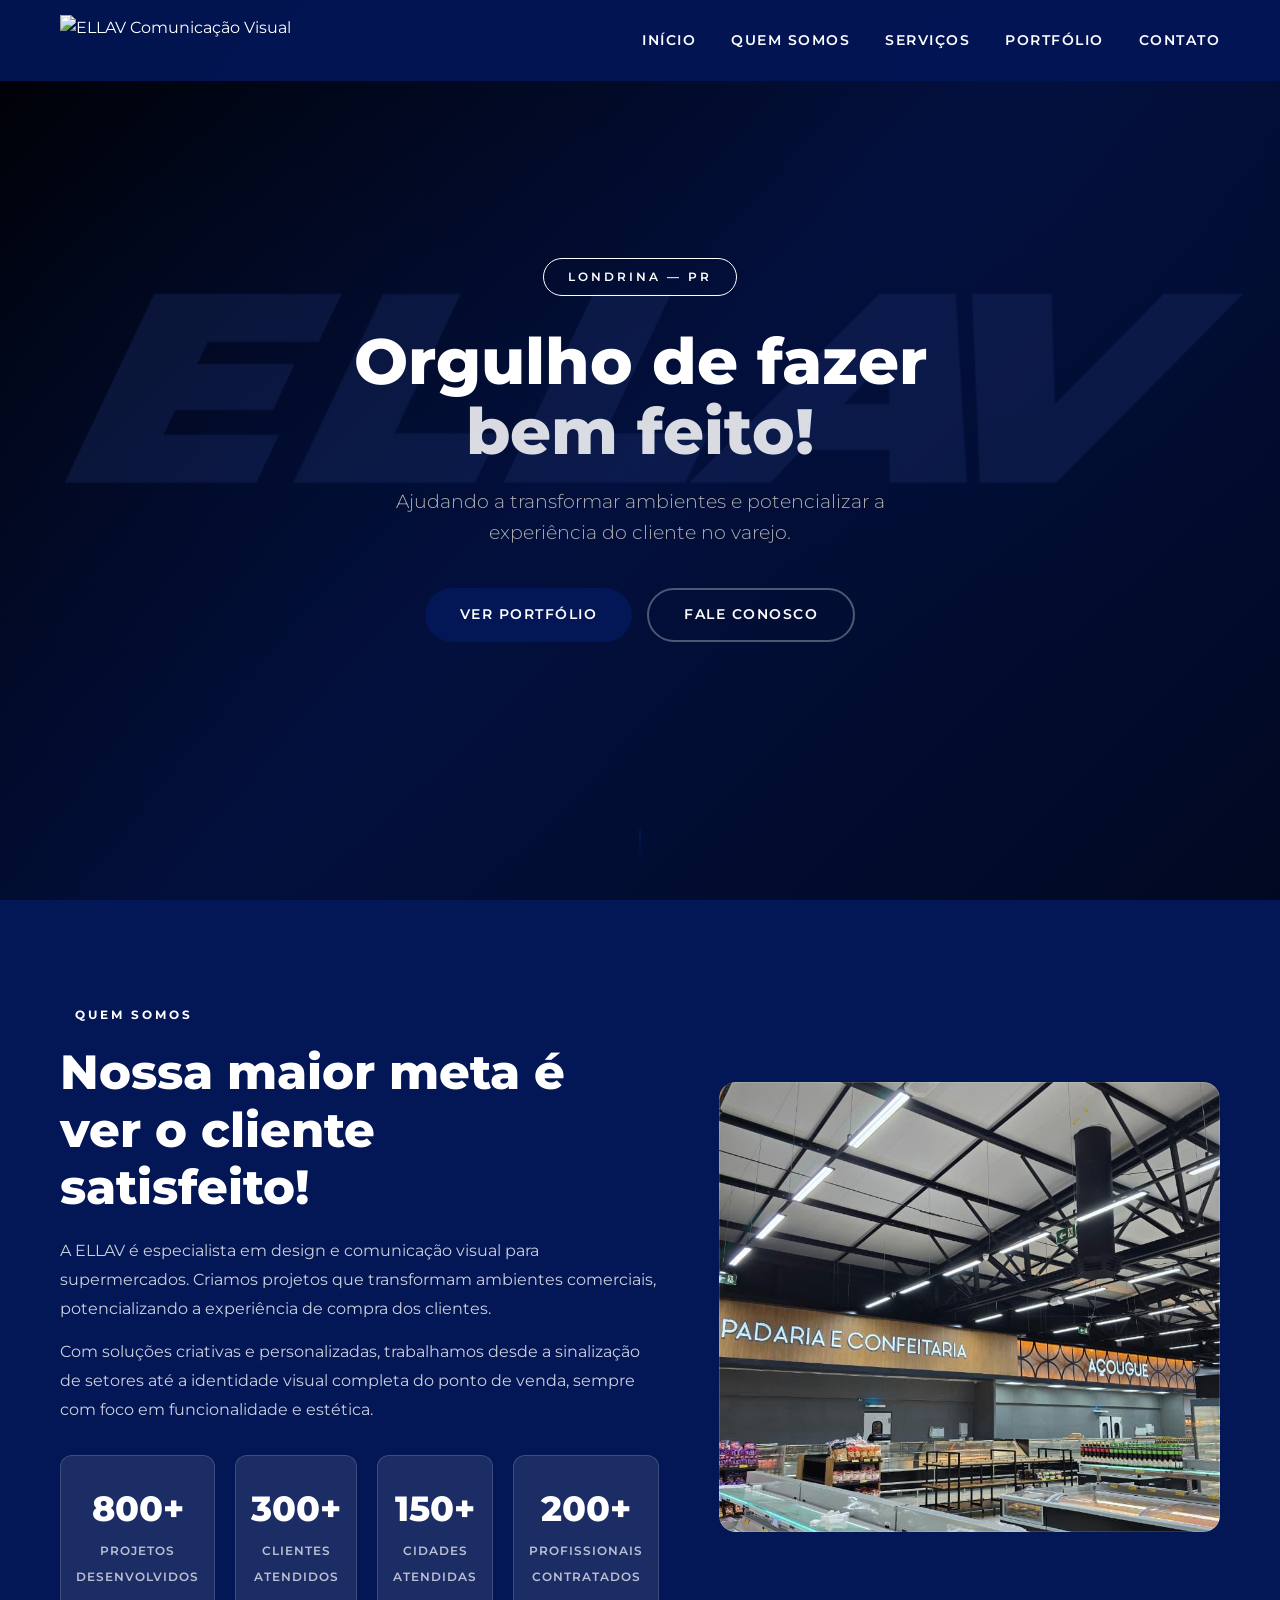
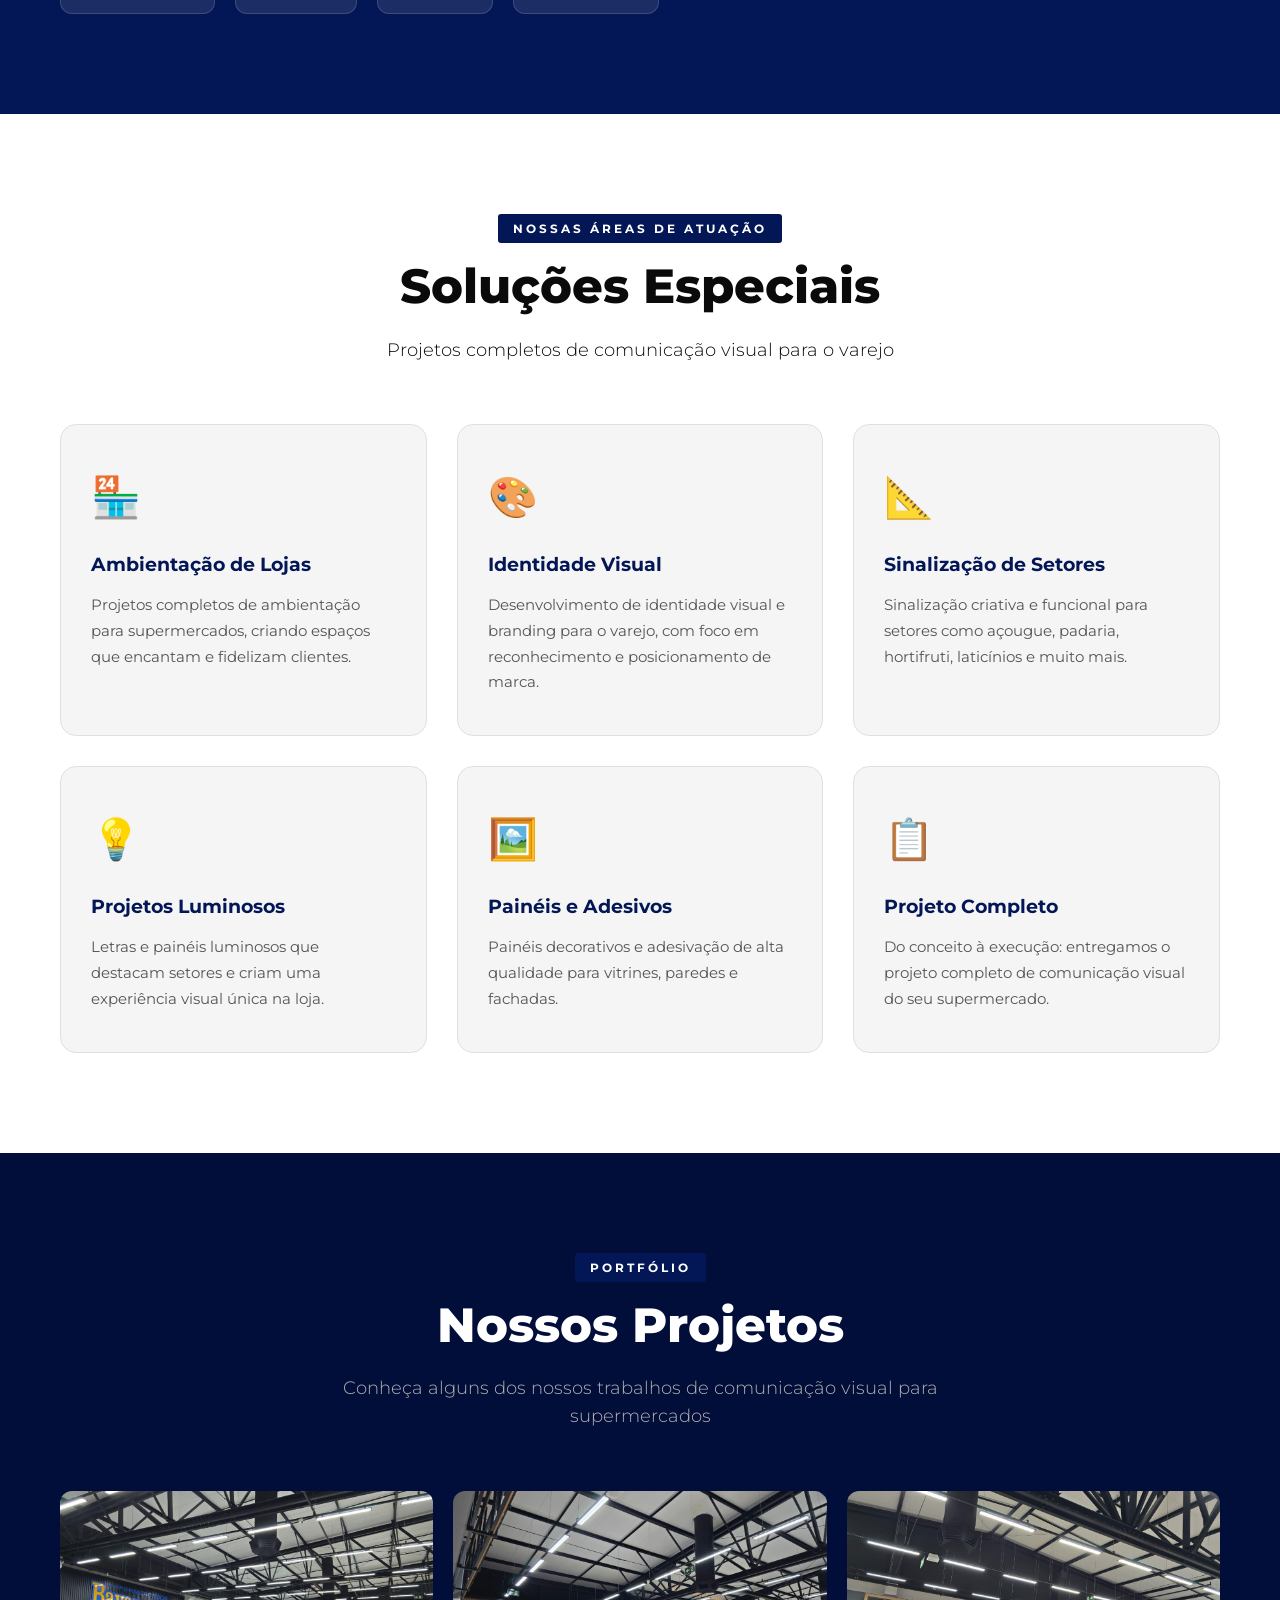
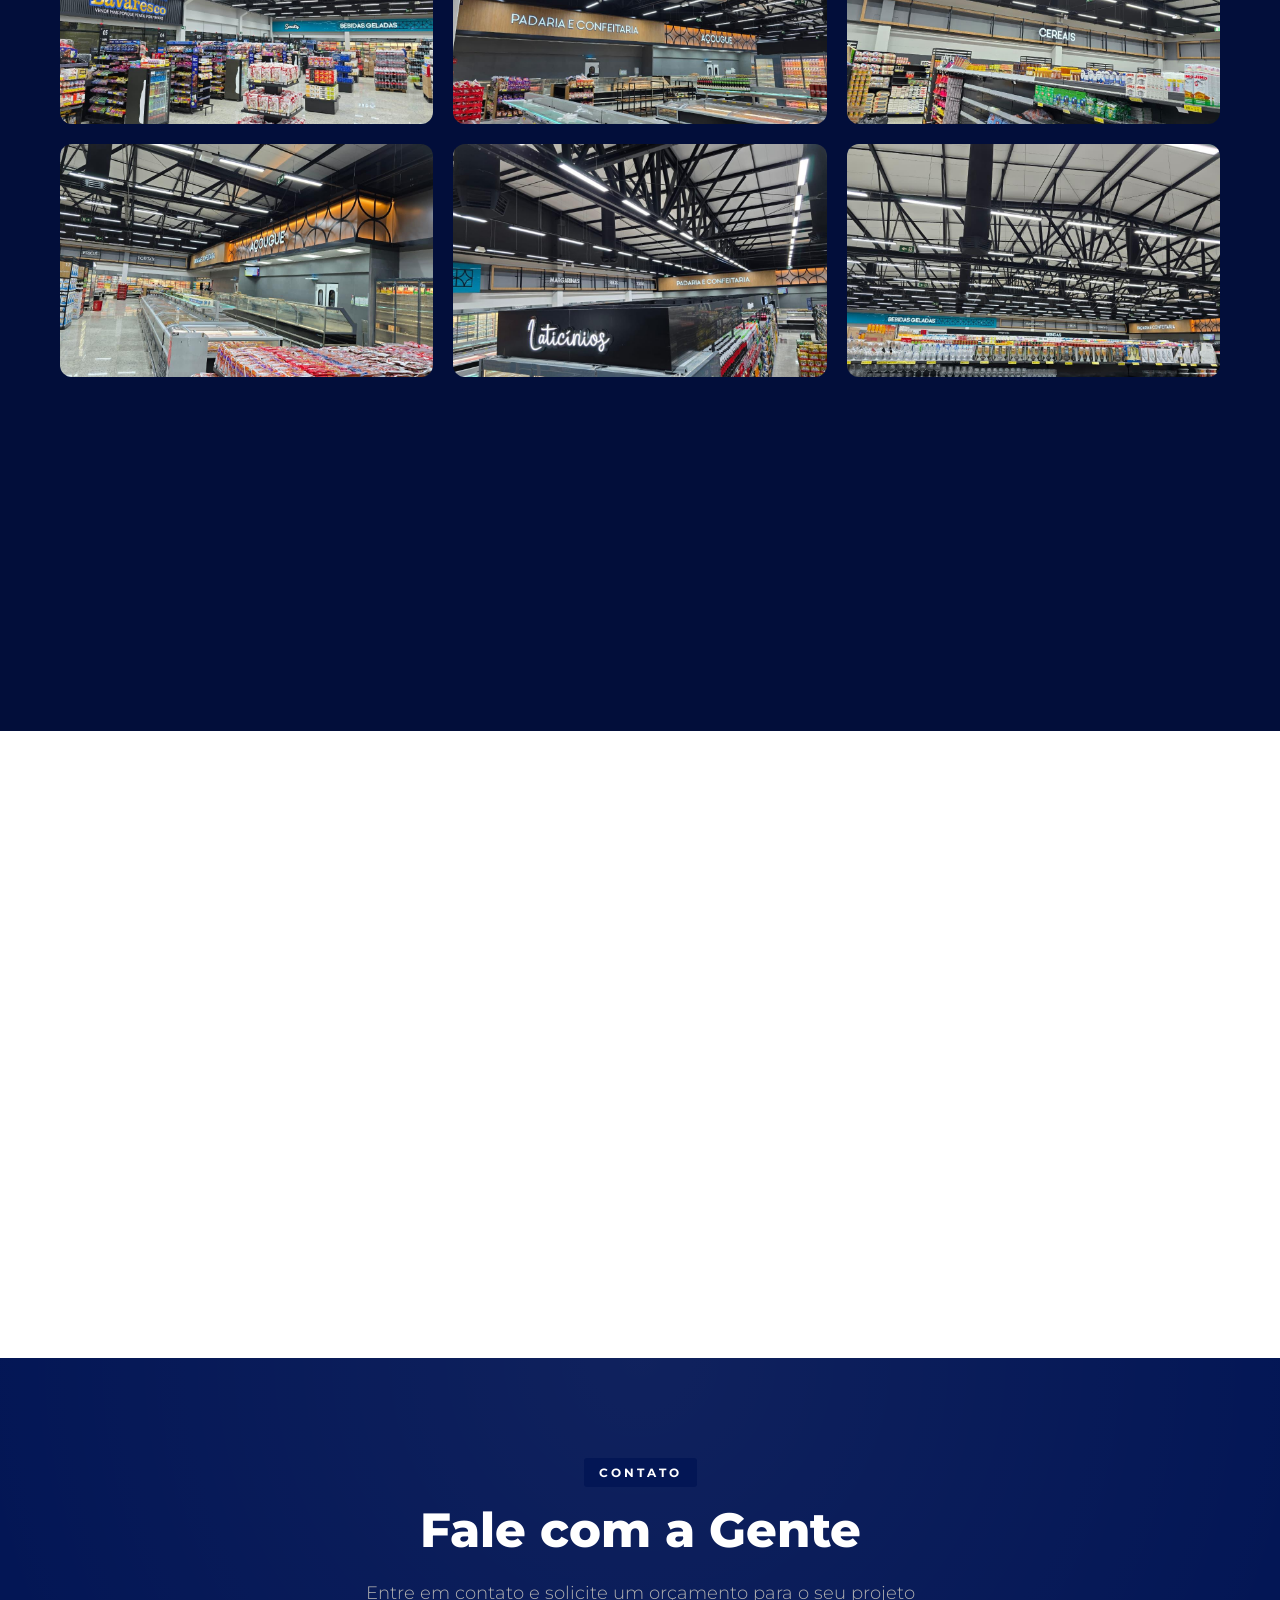
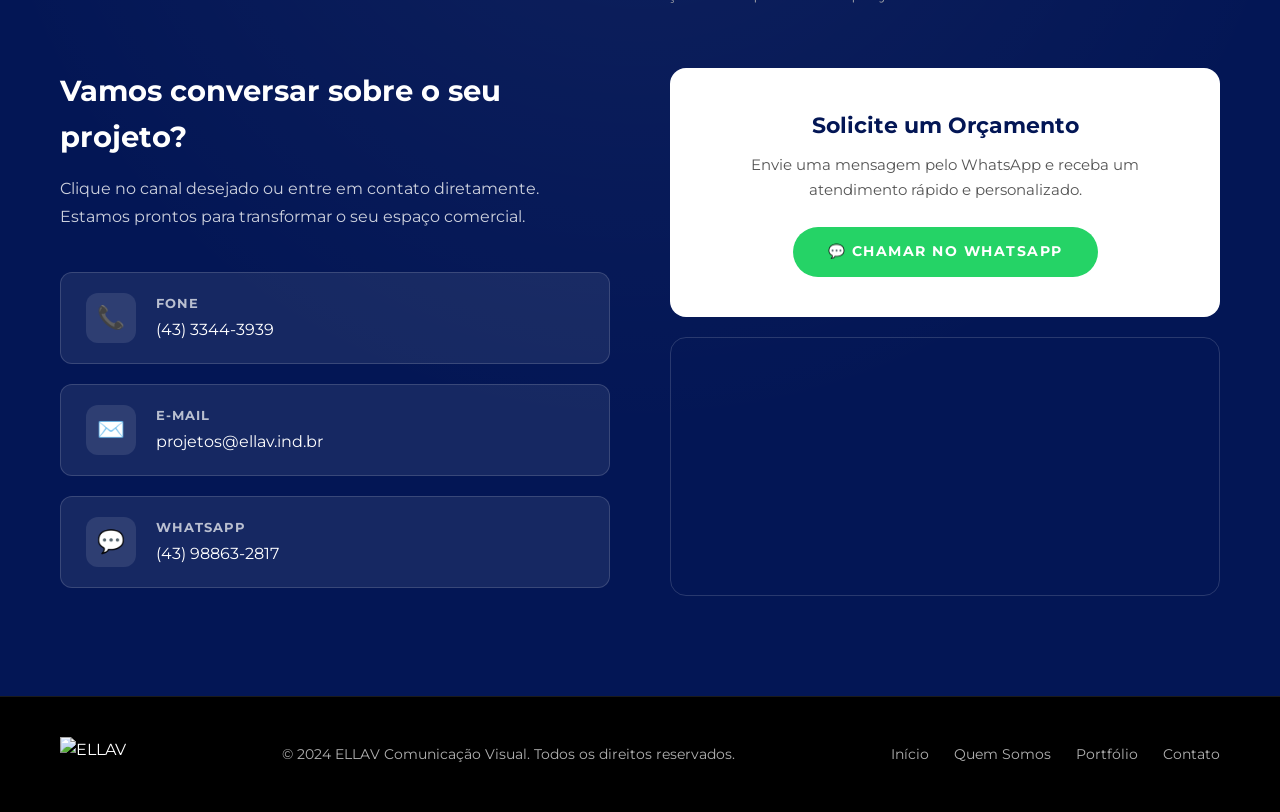
==== index.html @ 7e0ff13d "Ajusta experiencia mobile" ====
<!DOCTYPE html>
<html lang="pt-BR">
<head>
  <meta charset="UTF-8">
  <meta name="viewport" content="width=device-width, initial-scale=1.0">
  <meta name="description" content="ELLAV Comunicação Visual — Soluções criativas em design e comunicação visual para supermercados em Londrina-PR.">
  <title>ELLAV | Comunicação Visual para Supermercados</title>

  <link rel="icon" href="https://static.wixstatic.com/media/fa3eb5_47d7f371b9f44c55b8378283761db01e%7Emv2.png/v1/fill/w_32%2Ch_32%2Clg_1%2Cusm_0.66_1.00_0.01/fa3eb5_47d7f371b9f44c55b8378283761db01e%7Emv2.png" type="image/png">
  <link rel="apple-touch-icon" href="https://static.wixstatic.com/media/fa3eb5_47d7f371b9f44c55b8378283761db01e%7Emv2.png/v1/fill/w_180%2Ch_180%2Clg_1%2Cusm_0.66_1.00_0.01/fa3eb5_47d7f371b9f44c55b8378283761db01e%7Emv2.png" type="image/png">
  <link rel="stylesheet" href="style.css">
  
</head>
<body>

  <!-- HEADER -->
  <header class="header" id="header">
    <div class="header-content">
      <a href="#inicio" class="logo">
        <img src="https://static.wixstatic.com/media/fa3eb5_f84338ed26c94700b06e8f34a6003e89~mv2.png/v1/fill/w_516,h_166,al_c,q_85,usm_0.66_1.00_0.01,enc_avif,quality_auto/Logo%20Ellav%202024%20BRANCA.png" alt="ELLAV Comunicação Visual" loading="eager">
      </a>

      <nav>
        <ul class="nav-list" id="navList">
          <li><a href="#inicio">Início</a></li>
          <li><a href="#sobre">Quem Somos</a></li>
          <li><a href="#servicos">Serviços</a></li>
          <li><a href="#portfolio">Portfólio</a></li>
          <li><a href="#contato">Contato</a></li>
        </ul>
      </nav>

      <button class="menu-toggle" id="menuToggle" aria-label="Abrir menu">
        <span></span>
        <span></span>
        <span></span>
      </button>
    </div>
  </header>

  <!-- HERO -->
  <section class="hero" id="inicio">
    <div class="hero-bg"></div>

    <!-- Marca d'água ELLAV -->
    <div class="hero-watermark" aria-hidden="true">
      <span>E</span><span>L</span><span>L</span><span>A</span><span>V</span>
    </div>

    <div class="hero-content">
      <span class="hero-badge">Londrina — PR</span>
      <h1>
        Orgulho de fazer
        <span class="highlight">bem feito!</span>
      </h1>
      <p>Ajudando a transformar ambientes e potencializar a experiência do cliente no varejo.</p>
      <div class="hero-buttons">
        <a href="#portfolio" class="btn btn-primary">Ver Portfólio</a>
        <a href="#contato" class="btn btn-outline">Fale Conosco</a>
      </div>
    </div>
    <div class="scroll-indicator">
      <span></span>
    </div>
  </section>

  <!-- SOBRE -->
  <section class="section about" id="sobre">
    <div class="container">
      <div class="about-grid">
        <div class="about-text fade-in">
          <span class="section-label">Quem Somos</span>
          <h2 class="section-title">Nossa maior meta é ver o cliente<br>satisfeito!</h2>
          <p>A ELLAV é especialista em design e comunicação visual para supermercados. Criamos projetos que transformam ambientes comerciais, potencializando a experiência de compra dos clientes.</p>
          <p>Com soluções criativas e personalizadas, trabalhamos desde a sinalização de setores até a identidade visual completa do ponto de venda, sempre com foco em funcionalidade e estética.</p>
          <div class="about-stats">
            <div class="stat">
              <span class="stat-number">800+</span>
              <span class="stat-label">Projetos Desenvolvidos</span>
            </div>
            <div class="stat">
              <span class="stat-number">300+</span>
              <span class="stat-label">Clientes Atendidos</span>
            </div>
            <div class="stat">
              <span class="stat-number">150+</span>
              <span class="stat-label">Cidades Atendidas</span>
            </div>
            <div class="stat">
              <span class="stat-number">200+</span>
              <span class="stat-label">Profissionais Contratados</span>
            </div>
          </div>
        </div>
        <div class="about-image fade-in">
          <img src="assets/PHOTO-2026-04-29-20-08-54.jpg" alt="Projeto de comunicação visual ELLAV em supermercado" loading="lazy">
        </div>
      </div>
    </div>
  </section>

  <!-- SERVIÇOS -->
  <section class="section services" id="servicos">
    <div class="container">
      <div class="section-header fade-in">
        <span class="section-label">Nossas Áreas de Atuação</span>
        <h2 class="section-title">Soluções Especiais</h2>
        <p class="section-subtitle">Projetos completos de comunicação visual para o varejo</p>
      </div>
      <div class="services-grid">
        <div class="service-card fade-in">
          <span class="service-icon">🏪</span>
          <h3>Ambientação de Lojas</h3>
          <p>Projetos completos de ambientação para supermercados, criando espaços que encantam e fidelizam clientes.</p>
        </div>
        <div class="service-card fade-in">
          <span class="service-icon">🎨</span>
          <h3>Identidade Visual</h3>
          <p>Desenvolvimento de identidade visual e branding para o varejo, com foco em reconhecimento e posicionamento de marca.</p>
        </div>
        <div class="service-card fade-in">
          <span class="service-icon">📐</span>
          <h3>Sinalização de Setores</h3>
          <p>Sinalização criativa e funcional para setores como açougue, padaria, hortifruti, laticínios e muito mais.</p>
        </div>
        <div class="service-card fade-in">
          <span class="service-icon">💡</span>
          <h3>Projetos Luminosos</h3>
          <p>Letras e painéis luminosos que destacam setores e criam uma experiência visual única na loja.</p>
        </div>
        <div class="service-card fade-in">
          <span class="service-icon">🖼️</span>
          <h3>Painéis e Adesivos</h3>
          <p>Painéis decorativos e adesivação de alta qualidade para vitrines, paredes e fachadas.</p>
        </div>
        <div class="service-card fade-in">
          <span class="service-icon">📋</span>
          <h3>Projeto Completo</h3>
          <p>Do conceito à execução: entregamos o projeto completo de comunicação visual do seu supermercado.</p>
        </div>
      </div>
    </div>
  </section>

  <!-- PORTFÓLIO -->
  <section class="section portfolio" id="portfolio">
    <div class="container">
      <div class="section-header fade-in">
        <span class="section-label">Portfólio</span>
        <h2 class="section-title">Nossos Projetos</h2>
        <p class="section-subtitle">Conheça alguns dos nossos trabalhos de comunicação visual para supermercados</p>
      </div>
      <div class="portfolio-grid">
        <div class="portfolio-item fade-in">
          <img src="assets/PHOTO-2026-04-29-20-08-53.jpg" alt="Projeto Supermercados Bavaresco — vista geral" loading="lazy">
          <div class="portfolio-overlay">
            <h4>Supermercados Bavaresco</h4>
            <span>Ambientação Completa</span>
          </div>
        </div>
        <div class="portfolio-item fade-in">
          <img src="assets/PHOTO-2026-04-29-20-08-54.jpg" alt="Setor de Padaria e Confeitaria" loading="lazy">
          <div class="portfolio-overlay">
            <h4>Padaria e Confeitaria</h4>
            <span>Sinalização de Setor</span>
          </div>
        </div>
        <div class="portfolio-item fade-in">
          <img src="assets/PHOTO-2026-04-29-20-08-52 3.jpg" alt="Setor Hortifruti" loading="lazy">
          <div class="portfolio-overlay">
            <h4>Hortifruti</h4>
            <span>Projeto Luminoso</span>
          </div>
        </div>
        <div class="portfolio-item fade-in">
          <img src="assets/PHOTO-2026-04-29-20-08-51.jpg" alt="Setor Açougue com iluminação especial" loading="lazy">
          <div class="portfolio-overlay">
            <h4>Açougue</h4>
            <span>Ambientação e Sinalização</span>
          </div>
        </div>
        <div class="portfolio-item fade-in">
          <img src="assets/PHOTO-2026-04-29-20-08-54 4.jpg" alt="Setor de Laticínios" loading="lazy">
          <div class="portfolio-overlay">
            <h4>Laticínios</h4>
            <span>Letreiro Luminoso</span>
          </div>
        </div>
        <div class="portfolio-item fade-in">
          <img src="assets/PHOTO-2026-04-29-20-08-52 5.jpg" alt="Setor de Bebidas Geladas" loading="lazy">
          <div class="portfolio-overlay">
            <h4>Bebidas e Setores</h4>
            <span>Comunicação Visual</span>
          </div>
        </div>
        <div class="portfolio-item fade-in">
          <img src="assets/PHOTO-2026-04-29-20-08-54 2.jpg" alt="Setor de Frios e Laticínios" loading="lazy">
          <div class="portfolio-overlay">
            <h4>Frios e Pães</h4>
            <span>Layout de Setor</span>
          </div>
        </div>
        <div class="portfolio-item fade-in">
          <img src="assets/PHOTO-2026-04-29-20-08-52 4.jpg" alt="Vista geral do supermercado" loading="lazy">
          <div class="portfolio-overlay">
            <h4>Vista Panorâmica</h4>
            <span>Projeto Integrado</span>
          </div>
        </div>
        <div class="portfolio-item fade-in">
          <img src="assets/PHOTO-2026-04-29-20-08-53 2.jpg" alt="Visão geral com caixas e setores" loading="lazy">
          <div class="portfolio-overlay">
            <h4>Área de Checkout</h4>
            <span>Comunicação Visual</span>
          </div>
        </div>
      </div>
    </div>
  </section>

  <!-- CLIENTES -->
  <section class="section clients" id="clientes">
    <div class="container">
      <div class="section-header fade-in">
        <span class="section-label">Confiança</span>
        <h2 class="section-title">Alguns de Nossos Clientes</h2>
      </div>
      <div class="clients-text fade-in">
        <p>Temos orgulho em atender redes de supermercados e comércios varejistas que confiam na ELLAV para transformar seus ambientes.</p>
      </div>
      <div class="clients-marquee fade-in">
        <div class="clients-track">
          <div class="clients-logo-group">
            <div class="client-logo"><img src="assets/logo-bavaresco.png" alt="Supermercados Bavaresco"></div>
            <div class="client-logo"><img src="assets/logo-supera.png" alt="Super A Atacadista"></div>
            <div class="client-logo"><img src="assets/logo-cravil.png" alt="Cravil Cooperativa"></div>
            <div class="client-logo"><img src="assets/logo-gigante.png" alt="Gigante Atacadista"></div>
            <div class="client-logo"><img src="assets/logo-molicenter.svg" alt="Molicenter Supermercados"></div>
            <div class="client-logo client-logo-dark"><img src="assets/portfolio-wix-1.png" alt="Viscardi"></div>
            <div class="client-logo client-logo-dark"><img src="assets/portfolio-wix-6.png" alt="Verona Supermercados"></div>
          </div>
          <div class="clients-logo-group" aria-hidden="true">
            <div class="client-logo"><img src="assets/logo-bavaresco.png" alt=""></div>
            <div class="client-logo"><img src="assets/logo-supera.png" alt=""></div>
            <div class="client-logo"><img src="assets/logo-cravil.png" alt=""></div>
            <div class="client-logo"><img src="assets/logo-gigante.png" alt=""></div>
            <div class="client-logo"><img src="assets/logo-molicenter.svg" alt=""></div>
            <div class="client-logo client-logo-dark"><img src="assets/portfolio-wix-1.png" alt=""></div>
            <div class="client-logo client-logo-dark"><img src="assets/portfolio-wix-6.png" alt=""></div>
          </div>
        </div>
      </div>
    </div>
  </section>

  <!-- CONTATO -->
  <section class="section contact" id="contato">
    <div class="container">
      <div class="section-header fade-in">
        <span class="section-label">Contato</span>
        <h2 class="section-title">Fale com a Gente</h2>
        <p class="section-subtitle">Entre em contato e solicite um orçamento para o seu projeto</p>
      </div>
      <div class="contact-grid">
        <div class="contact-info fade-in">
          <h3>Vamos conversar sobre o seu projeto?</h3>
          <p>Clique no canal desejado ou entre em contato diretamente. Estamos prontos para transformar o seu espaço comercial.</p>
          <div class="contact-methods">
            <a href="tel:+554333443939" class="contact-method">
              <div class="contact-method-icon">📞</div>
              <div class="contact-method-text">
                <strong>Fone</strong>
                <span>(43) 3344-3939</span>
              </div>
            </a>
            <a href="mailto:projetos@ellav.ind.br" class="contact-method">
              <div class="contact-method-icon">✉️</div>
              <div class="contact-method-text">
                <strong>E-mail</strong>
                <span>projetos@ellav.ind.br</span>
              </div>
            </a>
            <a href="https://wa.me/5543988632817" target="_blank" rel="noopener" class="contact-method">
              <div class="contact-method-icon">💬</div>
              <div class="contact-method-text">
                <strong>WhatsApp</strong>
                <span>(43) 98863-2817</span>
              </div>
            </a>
          </div>
        </div>
        <div class="contact-cta fade-in">
          <div class="contact-card">
            <h4>Solicite um Orçamento</h4>
            <p>Envie uma mensagem pelo WhatsApp e receba um atendimento rápido e personalizado.</p>
            <a href="https://wa.me/5543988632817?text=Olá!%20Gostaria%20de%20solicitar%20um%20orçamento%20para%20comunicação%20visual." target="_blank" rel="noopener" class="btn-whatsapp">
              💬 Chamar no WhatsApp
            </a>
          </div>
          <div class="contact-map">
            <iframe
              src="https://www.google.com/maps/embed?pb=!1m18!1m12!1m3!1d116747.40203668511!2d-51.2134!3d-23.3045!2m3!1f0!2f0!3f0!3m2!1i1024!2i768!4f13.1!3m3!1m2!1s0x94eb4135e3b26445%3A0xfea0181ff3d21c68!2sLondrina%2C%20PR!5e0!3m2!1spt-BR!2sbr!4v1"
              allowfullscreen=""
              loading="lazy"
              referrerpolicy="no-referrer-when-downgrade"
              title="Localização ELLAV em Londrina-PR">
            </iframe>
          </div>
        </div>
      </div>
    </div>
  </section>

  <!-- FOOTER -->
  <footer class="footer">
    <div class="container">
      <div class="footer-content">
        <div class="footer-logo">
          <img src="https://static.wixstatic.com/media/fa3eb5_f84338ed26c94700b06e8f34a6003e89~mv2.png/v1/fill/w_516,h_166,al_c,q_85,usm_0.66_1.00_0.01,enc_avif,quality_auto/Logo%20Ellav%202024%20BRANCA.png" alt="ELLAV">
        </div>
        <p class="footer-copy">&copy; 2024 ELLAV Comunicação Visual. Todos os direitos reservados.</p>
        <div class="footer-links">
          <a href="#inicio">Início</a>
          <a href="#sobre">Quem Somos</a>
          <a href="#portfolio">Portfólio</a>
          <a href="#contato">Contato</a>
        </div>
      </div>
    </div>
  </footer>

  <script>
    const menuToggle = document.getElementById('menuToggle');
    const navList = document.getElementById('navList');

    menuToggle.addEventListener('click', () => {
      menuToggle.classList.toggle('active');
      navList.classList.toggle('active');
    });

    navList.querySelectorAll('a').forEach(link => {
      link.addEventListener('click', () => {
        menuToggle.classList.remove('active');
        navList.classList.remove('active');
      });
    });

    const header = document.getElementById('header');
    window.addEventListener('scroll', () => {
      header.style.background = window.scrollY > 50
        ? 'rgba(3, 22, 85, 0.98)'
        : 'rgba(3, 22, 85, 0.95)';
    });

    const observer = new IntersectionObserver((entries) => {
      entries.forEach(entry => {
        if (entry.isIntersecting) {
          entry.target.classList.add('visible');
        }
      });
    }, { threshold: 0.1, rootMargin: '0px 0px -50px 0px' });

    document.querySelectorAll('.fade-in').forEach(el => observer.observe(el));
  </script>

</body>
</html>
---- style.css ----
@import url('https://fonts.googleapis.com/css2?family=Montserrat:wght@300;400;500;600;700;800;900&family=Playfair+Display:ital,wght@0,400;0,700;1,400&display=swap');

*,
*::before,
*::after {
  margin: 0;
  padding: 0;
  box-sizing: border-box;
}

:root {
  --primary: #031655;
  --primary-light: #0a2a8a;
  --primary-dark: #020e3a;
  --dark: #0a0a0a;
  --darker: #000000;
  --dark-gray: #1a1a1a;
  --medium-gray: #2a2a2a;
  --light-gray: #b0b0b0;
  --white: #ffffff;
  --off-white: #f5f5f5;
  --transition: 0.3s ease;
}

html {
  scroll-behavior: smooth;
}

body {
  font-family: 'Montserrat', sans-serif;
  background-color: var(--darker);
  color: var(--white);
  line-height: 1.6;
  overflow-x: hidden;
}

a {
  text-decoration: none;
  color: inherit;
}

ul {
  list-style: none;
}

img {
  max-width: 100%;
  display: block;
}

.container {
  max-width: 1200px;
  margin: 0 auto;
  padding: 0 20px;
}

/* ==================== HEADER ==================== */
.header {
  position: fixed;
  top: 0;
  left: 0;
  width: 100%;
  z-index: 1000;
  background: rgba(3, 22, 85, 0.95);
  backdrop-filter: blur(10px);
  border-bottom: 1px solid rgba(3, 22, 85, 0.3);
  transition: var(--transition);
}

.header-content {
  display: flex;
  justify-content: space-between;
  align-items: center;
  padding: 15px 20px;
  max-width: 1200px;
  margin: 0 auto;
}

.logo img {
  height: 50px;
  width: auto;
}

.nav-list {
  display: flex;
  gap: 35px;
  align-items: center;
}

.nav-list a {
  font-size: 0.85rem;
  font-weight: 600;
  text-transform: uppercase;
  letter-spacing: 1.5px;
  color: var(--white);
  position: relative;
  padding: 5px 0;
  transition: color var(--transition);
}

.nav-list a::after {
  content: '';
  position: absolute;
  bottom: 0;
  left: 0;
  width: 0;
  height: 2px;
  background: var(--primary);
  transition: width var(--transition);
}

.nav-list a:hover {
  color: rgba(255, 255, 255, 0.7);
}

.nav-list a:hover::after {
  width: 100%;
}

.menu-toggle {
  display: none;
  flex-direction: column;
  gap: 5px;
  cursor: pointer;
  background: none;
  border: none;
  padding: 5px;
}

.menu-toggle span {
  display: block;
  width: 28px;
  height: 2px;
  background: var(--white);
  transition: var(--transition);
}

/* ==================== HERO ==================== */
.hero {
  position: relative;
  min-height: 100vh;
  display: flex;
  align-items: center;
  justify-content: center;
  text-align: center;
  overflow: hidden;
}

.hero-bg {
  position: absolute;
  inset: 0;
  background:
    linear-gradient(135deg, rgba(0, 0, 0, 0.88) 0%, rgba(3, 22, 85, 0.7) 50%, rgba(3, 22, 85, 0.4) 100%);
  z-index: 1;
}

.hero-bg::before {
  content: '';
  position: absolute;
  inset: 0;
  background:
    radial-gradient(circle at 20% 50%, rgba(3, 22, 85, 0.15) 0%, transparent 50%),
    radial-gradient(circle at 80% 20%, rgba(3, 22, 85, 0.1) 0%, transparent 40%);
}

.hero-content {
  position: relative;
  z-index: 2;
  max-width: 900px;
  padding: 0 20px;
}

.hero-logo {
  margin-bottom: 35px;
}

.hero-logo img {
  width: 60%;
  max-width: 550px;
  margin: 0 auto;
  border-radius: 20px;
}

.hero-badge {
  display: inline-block;
  padding: 8px 24px;
  border: 1px solid var(--white);
  border-radius: 50px;
  font-size: 0.75rem;
  font-weight: 600;
  letter-spacing: 3px;
  text-transform: uppercase;
  color: var(--white);
  margin-bottom: 30px;
  animation: fadeInDown 1s ease 0.3s both;
}

.hero h1 {
  font-family: 'Montserrat', sans-serif;
  font-size: clamp(2.5rem, 5vw, 4rem);
  font-weight: 800;
  line-height: 1.1;
  margin-bottom: 20px;
  animation: fadeInUp 1s ease 0.5s both;
}

.hero h1 .highlight {
  color: var(--white);
  display: block;
  opacity: 0.85;
}

.hero p {
  font-size: clamp(1rem, 2vw, 1.2rem);
  font-weight: 300;
  color: var(--light-gray);
  margin-bottom: 40px;
  max-width: 600px;
  margin-left: auto;
  margin-right: auto;
  animation: fadeInUp 1s ease 0.7s both;
}

.hero-buttons {
  display: flex;
  gap: 15px;
  justify-content: center;
  flex-wrap: wrap;
  animation: fadeInUp 1s ease 0.9s both;
}

.btn {
  display: inline-flex;
  align-items: center;
  gap: 10px;
  padding: 14px 35px;
  font-family: 'Montserrat', sans-serif;
  font-size: 0.85rem;
  font-weight: 600;
  text-transform: uppercase;
  letter-spacing: 1.5px;
  border-radius: 50px;
  cursor: pointer;
  transition: all var(--transition);
  border: none;
}

.btn-primary {
  background: var(--primary);
  color: var(--white);
}

.btn-primary:hover {
  background: var(--primary-dark);
  transform: translateY(-2px);
  box-shadow: 0 10px 30px rgba(3, 22, 85, 0.5);
}

.btn-outline {
  background: transparent;
  color: var(--white);
  border: 2px solid rgba(255, 255, 255, 0.3);
}

.btn-outline:hover {
  border-color: var(--primary);
  color: var(--primary);
  transform: translateY(-2px);
}

.scroll-indicator {
  position: absolute;
  bottom: 30px;
  left: 50%;
  transform: translateX(-50%);
  z-index: 2;
  animation: bounce 2s infinite;
}

.scroll-indicator span {
  display: block;
  width: 2px;
  height: 40px;
  background: linear-gradient(to bottom, var(--primary), transparent);
  margin: 0 auto;
}

/* ==================== SECTIONS ==================== */
.section {
  padding: 100px 0;
}

.section-header {
  text-align: center;
  margin-bottom: 60px;
}

.section-label {
  display: inline-block;
  font-size: 0.75rem;
  font-weight: 700;
  letter-spacing: 3px;
  text-transform: uppercase;
  color: var(--white);
  background: var(--primary);
  padding: 5px 15px;
  border-radius: 3px;
  margin-bottom: 15px;
}

.section-title {
  font-size: clamp(2rem, 4vw, 3rem);
  font-weight: 800;
  margin-bottom: 20px;
  line-height: 1.2;
}

.section-subtitle {
  font-size: 1.1rem;
  font-weight: 300;
  color: var(--light-gray);
  max-width: 600px;
  margin: 0 auto;
}

/* ==================== SOBRE / ABOUT ==================== */
.about {
  background: var(--primary);
}

.about-grid {
  display: grid;
  grid-template-columns: 1fr 1fr;
  gap: 60px;
  align-items: center;
}

.about-text h3 {
  font-size: 1.5rem;
  font-weight: 700;
  margin-bottom: 20px;
  color: var(--white);
}

.about-text p {
  font-size: 1rem;
  color: rgba(255, 255, 255, 0.8);
  margin-bottom: 15px;
  line-height: 1.8;
}

.about-stats {
  display: grid;
  grid-template-columns: repeat(4, 1fr);
  gap: 20px;
  margin-top: 30px;
}

.stat {
  text-align: center;
  padding: 25px 15px;
  background: rgba(255, 255, 255, 0.1);
  border-radius: 12px;
  border: 1px solid rgba(255, 255, 255, 0.15);
  transition: var(--transition);
}

.stat:hover {
  border-color: rgba(255, 255, 255, 0.4);
  transform: translateY(-5px);
  background: rgba(255, 255, 255, 0.15);
}

.stat-number {
  font-size: 2.2rem;
  font-weight: 800;
  color: var(--white);
  display: block;
}

.stat-label {
  font-size: 0.75rem;
  font-weight: 600;
  text-transform: uppercase;
  letter-spacing: 1px;
  color: rgba(255, 255, 255, 0.7);
  margin-top: 5px;
}

.about-image {
  position: relative;
  border-radius: 16px;
  overflow: hidden;
}

.about-image img {
  width: 100%;
  height: 450px;
  object-fit: cover;
  border-radius: 16px;
}

.about-image::after {
  content: '';
  position: absolute;
  inset: 0;
  border-radius: 16px;
  border: 1px solid rgba(255, 255, 255, 0.15);
}

/* ==================== SERVIÇOS ==================== */
.services {
  background: var(--white);
  color: var(--dark);
}

.services-grid {
  display: grid;
  grid-template-columns: repeat(auto-fit, minmax(280px, 1fr));
  gap: 30px;
}

.service-card {
  padding: 40px 30px;
  background: var(--off-white);
  border-radius: 16px;
  border: 1px solid #e0e0e0;
  transition: all var(--transition);
  position: relative;
  overflow: hidden;
  color: var(--dark);
}

.service-card::before {
  content: '';
  position: absolute;
  top: 0;
  left: 0;
  width: 100%;
  height: 3px;
  background: linear-gradient(90deg, var(--primary), var(--primary-dark));
  transform: scaleX(0);
  transform-origin: left;
  transition: transform var(--transition);
}

.service-card:hover {
  border-color: var(--primary);
  transform: translateY(-8px);
  box-shadow: 0 20px 40px rgba(3, 22, 85, 0.15);
}

.service-card:hover::before {
  transform: scaleX(1);
}

.service-icon {
  font-size: 2.5rem;
  margin-bottom: 20px;
  display: block;
}

.service-card h3 {
  font-size: 1.2rem;
  font-weight: 700;
  margin-bottom: 12px;
}

.service-card h3 {
  color: var(--primary);
}

.service-card p {
  font-size: 0.95rem;
  color: #555;
  line-height: 1.7;
}

.services .section-title,
.services .section-subtitle {
  color: var(--dark);
}

.services .section-label {
  background: var(--primary);
  color: var(--white);
}

/* ==================== PORTFÓLIO ==================== */
.portfolio {
  background: var(--primary-dark);
}

.portfolio-grid {
  display: grid;
  grid-template-columns: repeat(auto-fit, minmax(350px, 1fr));
  gap: 20px;
}

.portfolio-item {
  position: relative;
  border-radius: 12px;
  overflow: hidden;
  aspect-ratio: 16/10;
  cursor: pointer;
}

.portfolio-item img {
  width: 100%;
  height: 100%;
  object-fit: cover;
  transition: transform 0.5s ease;
}

.portfolio-overlay {
  position: absolute;
  inset: 0;
  background: linear-gradient(to top, rgba(17, 17, 17, 0.9) 0%, transparent 60%);
  display: flex;
  flex-direction: column;
  justify-content: flex-end;
  padding: 25px;
  opacity: 0;
  transition: opacity var(--transition);
}

.portfolio-item:hover img {
  transform: scale(1.08);
}

.portfolio-item:hover .portfolio-overlay {
  opacity: 1;
}

.portfolio-overlay h4 {
  font-size: 1.1rem;
  font-weight: 700;
  margin-bottom: 5px;
}

.portfolio-overlay span {
  font-size: 0.85rem;
  color: rgba(255, 255, 255, 0.7);
  font-weight: 500;
}

/* ==================== CLIENTES ==================== */
.clients {
  background: var(--white);
  color: var(--dark);
}

.clients-text {
  text-align: center;
  max-width: 700px;
  margin: 0 auto 50px;
}

.clients-text p {
  font-size: 1.1rem;
  color: #555;
  font-weight: 300;
  line-height: 1.8;
}

.clients .section-title {
  color: var(--dark);
}

.clients-marquee {
  overflow: hidden;
  padding: 30px 0;
  position: relative;
  width: 100%;
}

.clients-marquee::before,
.clients-marquee::after {
  content: '';
  position: absolute;
  top: 0;
  bottom: 0;
  width: 100px;
  z-index: 2;
}

.clients-marquee::before {
  left: 0;
  background: linear-gradient(to right, var(--white), transparent);
}

.clients-marquee::after {
  right: 0;
  background: linear-gradient(to left, var(--white), transparent);
}

.clients-track {
  --clients-gap: 60px;
  display: flex;
  align-items: center;
  flex-wrap: nowrap;
  width: max-content;
  animation: clientsLoop 22s linear infinite;
  will-change: transform;
}

.clients-logo-group {
  display: flex;
  gap: var(--clients-gap);
  align-items: center;
  flex: 0 0 auto;
  padding-right: var(--clients-gap);
}

.client-logo {
  flex: 0 0 auto;
  padding: 20px 30px;
  background: var(--white);
  border-radius: 12px;
  border: 1px solid #e0e0e0;
  transition: all var(--transition);
  display: flex;
  align-items: center;
  justify-content: center;
}

.client-logo img {
  max-height: 50px;
  max-width: 160px;
  object-fit: contain;
}

.client-logo-dark {
  background: var(--off-white);
}

.client-logo:hover {
  border-color: var(--primary);
  transform: translateY(-3px);
  box-shadow: 0 8px 20px rgba(3, 22, 85, 0.1);
}

@keyframes clientsLoop {
  from {
    transform: translateX(0);
  }

  to {
    transform: translateX(-50%);
  }
}

@media (hover: hover) {
  .clients-marquee:hover .clients-track {
    animation-play-state: paused;
  }
}

/* ==================== CONTATO ==================== */
.contact {
  background: var(--primary);
  position: relative;
}

.contact::before {
  content: '';
  position: absolute;
  top: 0;
  left: 0;
  width: 100%;
  height: 100%;
  background: radial-gradient(circle at 50% 0%, rgba(255, 255, 255, 0.05) 0%, transparent 60%);
}

.contact .container {
  position: relative;
  z-index: 1;
}

.contact-grid {
  display: grid;
  grid-template-columns: 1fr 1fr;
  gap: 60px;
  align-items: start;
}

.contact-info h3 {
  font-size: 1.8rem;
  font-weight: 700;
  margin-bottom: 15px;
}

.contact-info > p {
  color: rgba(255, 255, 255, 0.8);
  margin-bottom: 40px;
  line-height: 1.8;
}

.contact-methods {
  display: flex;
  flex-direction: column;
  gap: 20px;
}

.contact-method {
  display: flex;
  align-items: center;
  gap: 20px;
  padding: 20px 25px;
  background: rgba(255, 255, 255, 0.08);
  border-radius: 12px;
  border: 1px solid rgba(255, 255, 255, 0.15);
  transition: all var(--transition);
}

.contact-method:hover {
  border-color: rgba(255, 255, 255, 0.4);
  transform: translateX(8px);
  background: rgba(255, 255, 255, 0.12);
}

.contact-method-icon {
  width: 50px;
  height: 50px;
  border-radius: 12px;
  background: rgba(255, 255, 255, 0.1);
  display: flex;
  align-items: center;
  justify-content: center;
  font-size: 1.4rem;
  flex-shrink: 0;
}

.contact-method-text strong {
  display: block;
  font-size: 0.8rem;
  text-transform: uppercase;
  letter-spacing: 1px;
  color: rgba(255, 255, 255, 0.7);
  margin-bottom: 3px;
}

.contact-method-text span {
  font-size: 1rem;
  color: var(--white);
}

.contact-cta {
  display: flex;
  flex-direction: column;
  gap: 20px;
}

.contact-card {
  padding: 40px;
  background: var(--white);
  border-radius: 16px;
  text-align: center;
  color: var(--dark);
}

.contact-card h4 {
  font-size: 1.4rem;
  font-weight: 700;
  margin-bottom: 10px;
}

.contact-card h4 {
  color: var(--primary);
}

.contact-card p {
  font-size: 0.95rem;
  color: #555;
  margin-bottom: 25px;
}

.btn-whatsapp {
  display: inline-flex;
  align-items: center;
  gap: 10px;
  padding: 14px 35px;
  background: #25d366;
  color: var(--white);
  font-family: 'Montserrat', sans-serif;
  font-size: 0.85rem;
  font-weight: 700;
  text-transform: uppercase;
  letter-spacing: 1.5px;
  border-radius: 50px;
  border: none;
  cursor: pointer;
  transition: all var(--transition);
}

.btn-whatsapp:hover {
  transform: translateY(-3px);
  box-shadow: 0 10px 30px rgba(0, 0, 0, 0.3);
}

.contact-map {
  border-radius: 16px;
  overflow: hidden;
  border: 1px solid rgba(255, 255, 255, 0.15);
}

.contact-map iframe {
  width: 100%;
  height: 250px;
  border: none;
  filter: grayscale(0.8) brightness(0.7) contrast(1.1);
  transition: filter var(--transition);
}

.contact-map:hover iframe {
  filter: grayscale(0.3) brightness(0.8) contrast(1.1);
}

/* ==================== FOOTER ==================== */
.footer {
  background: #000;
  border-top: 1px solid rgba(255, 255, 255, 0.1);
  padding: 40px 0;
}

.footer-content {
  display: flex;
  justify-content: space-between;
  align-items: center;
  flex-wrap: wrap;
  gap: 20px;
}

.footer-logo img {
  height: 35px;
}

.footer-copy {
  font-size: 0.85rem;
  color: var(--light-gray);
}

.footer-links {
  display: flex;
  gap: 25px;
}

.footer-links a {
  font-size: 0.85rem;
  color: var(--light-gray);
  transition: color var(--transition);
}

.footer-links a:hover {
  color: var(--primary);
}

/* ==================== ANIMATIONS ==================== */
@keyframes fadeInUp {
  from {
    opacity: 0;
    transform: translateY(30px);
  }
  to {
    opacity: 1;
    transform: translateY(0);
  }
}

@keyframes fadeInDown {
  from {
    opacity: 0;
    transform: translateY(-20px);
  }
  to {
    opacity: 1;
    transform: translateY(0);
  }
}

@keyframes bounce {
  0%, 20%, 50%, 80%, 100% {
    transform: translateX(-50%) translateY(0);
  }
  40% {
    transform: translateX(-50%) translateY(-10px);
  }
  60% {
    transform: translateX(-50%) translateY(-5px);
  }
}

.fade-in {
  opacity: 0;
  transform: translateY(30px);
  transition: opacity 0.8s ease, transform 0.8s ease;
}

.fade-in.visible {
  opacity: 1;
  transform: translateY(0);
}

/* ==================== RESPONSIVO ==================== */
@media (max-width: 992px) {
  .about-grid,
  .contact-grid {
    grid-template-columns: 1fr;
    gap: 40px;
  }

  .about-image {
    order: -1;
  }

  .portfolio-grid {
    grid-template-columns: repeat(auto-fit, minmax(280px, 1fr));
  }
}

@media (max-width: 768px) {
  .nav-list {
    position: fixed;
    top: 0;
    right: -100%;
    width: 280px;
    height: 100vh;
    background: var(--primary);
    flex-direction: column;
    justify-content: center;
    gap: 30px;
    padding: 40px;
    transition: right var(--transition);
    border-left: 1px solid rgba(255, 255, 255, 0.15);
  }

  .nav-list.active {
    right: 0;
  }

  .menu-toggle {
    display: flex;
    z-index: 1001;
  }

  .menu-toggle.active span:nth-child(1) {
    transform: rotate(45deg) translate(5px, 5px);
  }

  .menu-toggle.active span:nth-child(2) {
    opacity: 0;
  }

  .menu-toggle.active span:nth-child(3) {
    transform: rotate(-45deg) translate(5px, -5px);
  }

  .hero h1 {
    font-size: 2rem;
  }

  .about-stats {
    grid-template-columns: repeat(2, 1fr);
    gap: 10px;
  }

  .stat {
    padding: 15px 10px;
  }

  .stat-number {
    font-size: 1.5rem;
  }

  .section {
    padding: 60px 0;
  }

  .about-image img {
    height: 280px;
  }

  .portfolio-grid {
    grid-template-columns: 1fr;
    gap: 14px;
  }

  .portfolio-item {
    aspect-ratio: 16/8.5;
  }

  .hero-buttons {
    flex-direction: column;
    align-items: center;
  }

  .footer-content {
    flex-direction: column;
    text-align: center;
  }

  .clients-track {
    --clients-gap: 20px;
    animation-duration: 16s;
  }

  .client-logo {
    padding: 14px 22px;
    font-size: 0.95rem;
    min-width: 170px;
  }

  .client-logo img {
    max-height: 42px;
    max-width: 130px;
  }
}

/* ==================== HERO WATERMARK (ELLAV de fundo) ==================== */
.hero-watermark {
  position: absolute;
  top: 43%;
  left: 50%;
  transform: translate(-50%, -50%) skewX(-13deg) scaleX(1.22);
  z-index: 1;
  width: max-content;
  font-family: 'Montserrat', sans-serif;
  font-style: italic;
  font-weight: 900;
  font-size: clamp(150px, 25vw, 270px);
  line-height: 0.72;
  letter-spacing: 0.02em;
  text-transform: uppercase;
  color: rgba(28, 45, 105, 0.34);
  -webkit-text-fill-color: rgba(28, 45, 105, 0.34);
  -webkit-text-stroke: 0;
  white-space: nowrap;
  pointer-events: none;
  user-select: none;
  opacity: 0.95;
}

.hero-watermark span {
  display: inline-block;
  opacity: 0;
  animation: watermarkWrite 0.45s ease forwards;
}

.hero-watermark span:nth-child(1) { animation-delay: 0.35s; }
.hero-watermark span:nth-child(2) { animation-delay: 0.62s; }
.hero-watermark span:nth-child(3) { animation-delay: 0.89s; }
.hero-watermark span:nth-child(4) { animation-delay: 1.16s; }
.hero-watermark span:nth-child(5) {
  margin-left: -0.24em;
  animation-delay: 1.43s;
}

@keyframes watermarkWrite {
  from {
    opacity: 0;
    transform: translateY(0.08em);
  }

  to {
    opacity: 1;
    transform: translateY(0);
  }
}

@media (max-width: 768px) {
  .hero-watermark {
    top: 43%;
    left: 48%;
    font-size: clamp(88px, 27vw, 150px);
    letter-spacing: 0.01em;
    transform: translate(-50%, -50%) skewX(-13deg) scaleX(1.08);
  }
}

@media (max-width: 480px) {
  .clients-marquee {
    padding: 22px 0;
  }

  .clients-marquee::before,
  .clients-marquee::after {
    width: 48px;
  }

  .client-logo {
    min-width: 155px;
    padding: 12px 18px;
  }

  .client-logo img {
    max-height: 38px;
    max-width: 118px;
  }

  .about-image img {
    height: 220px;
  }

  .portfolio-item {
    aspect-ratio: 16/8;
  }

  .portfolio-overlay {
    padding: 18px;
  }

  .hero-watermark {
    left: 47%;
    font-size: clamp(72px, 25vw, 108px);
    letter-spacing: 0;
    transform: translate(-50%, -50%) skewX(-13deg) scaleX(1);
  }
}
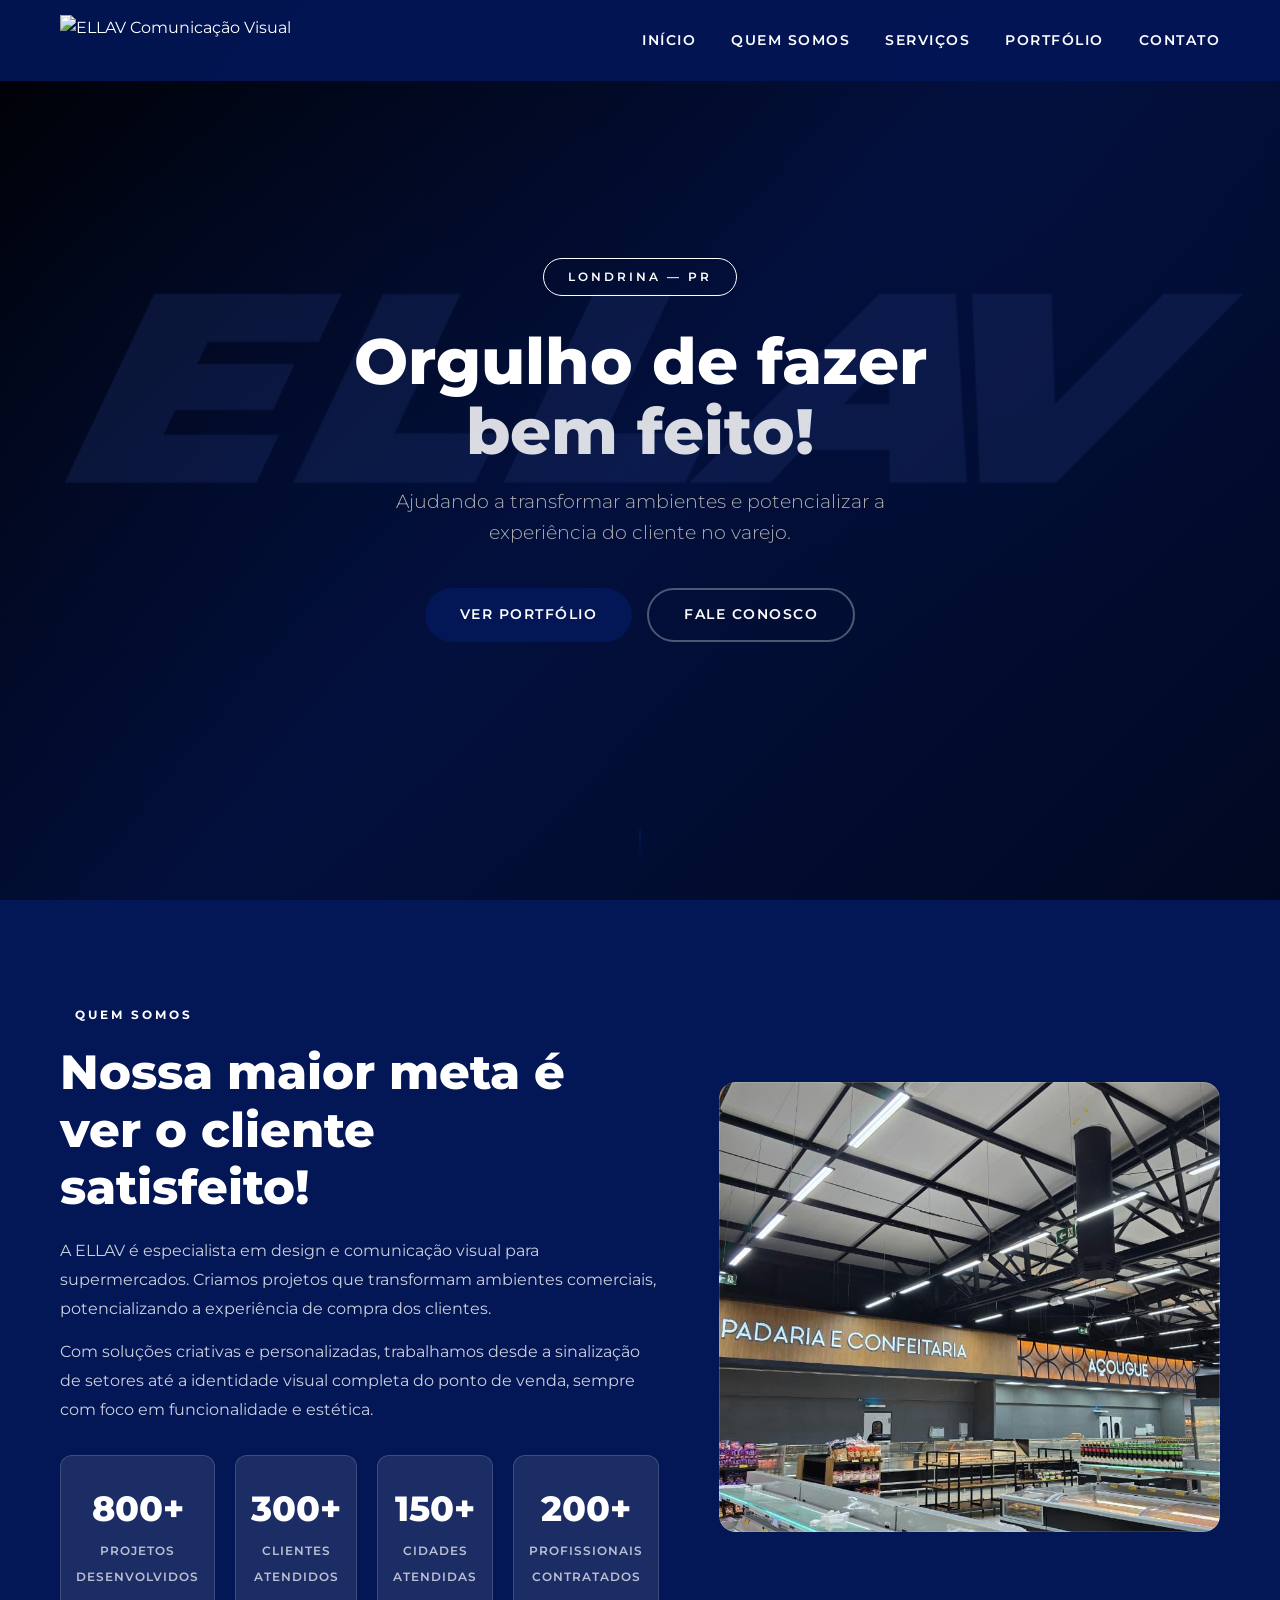
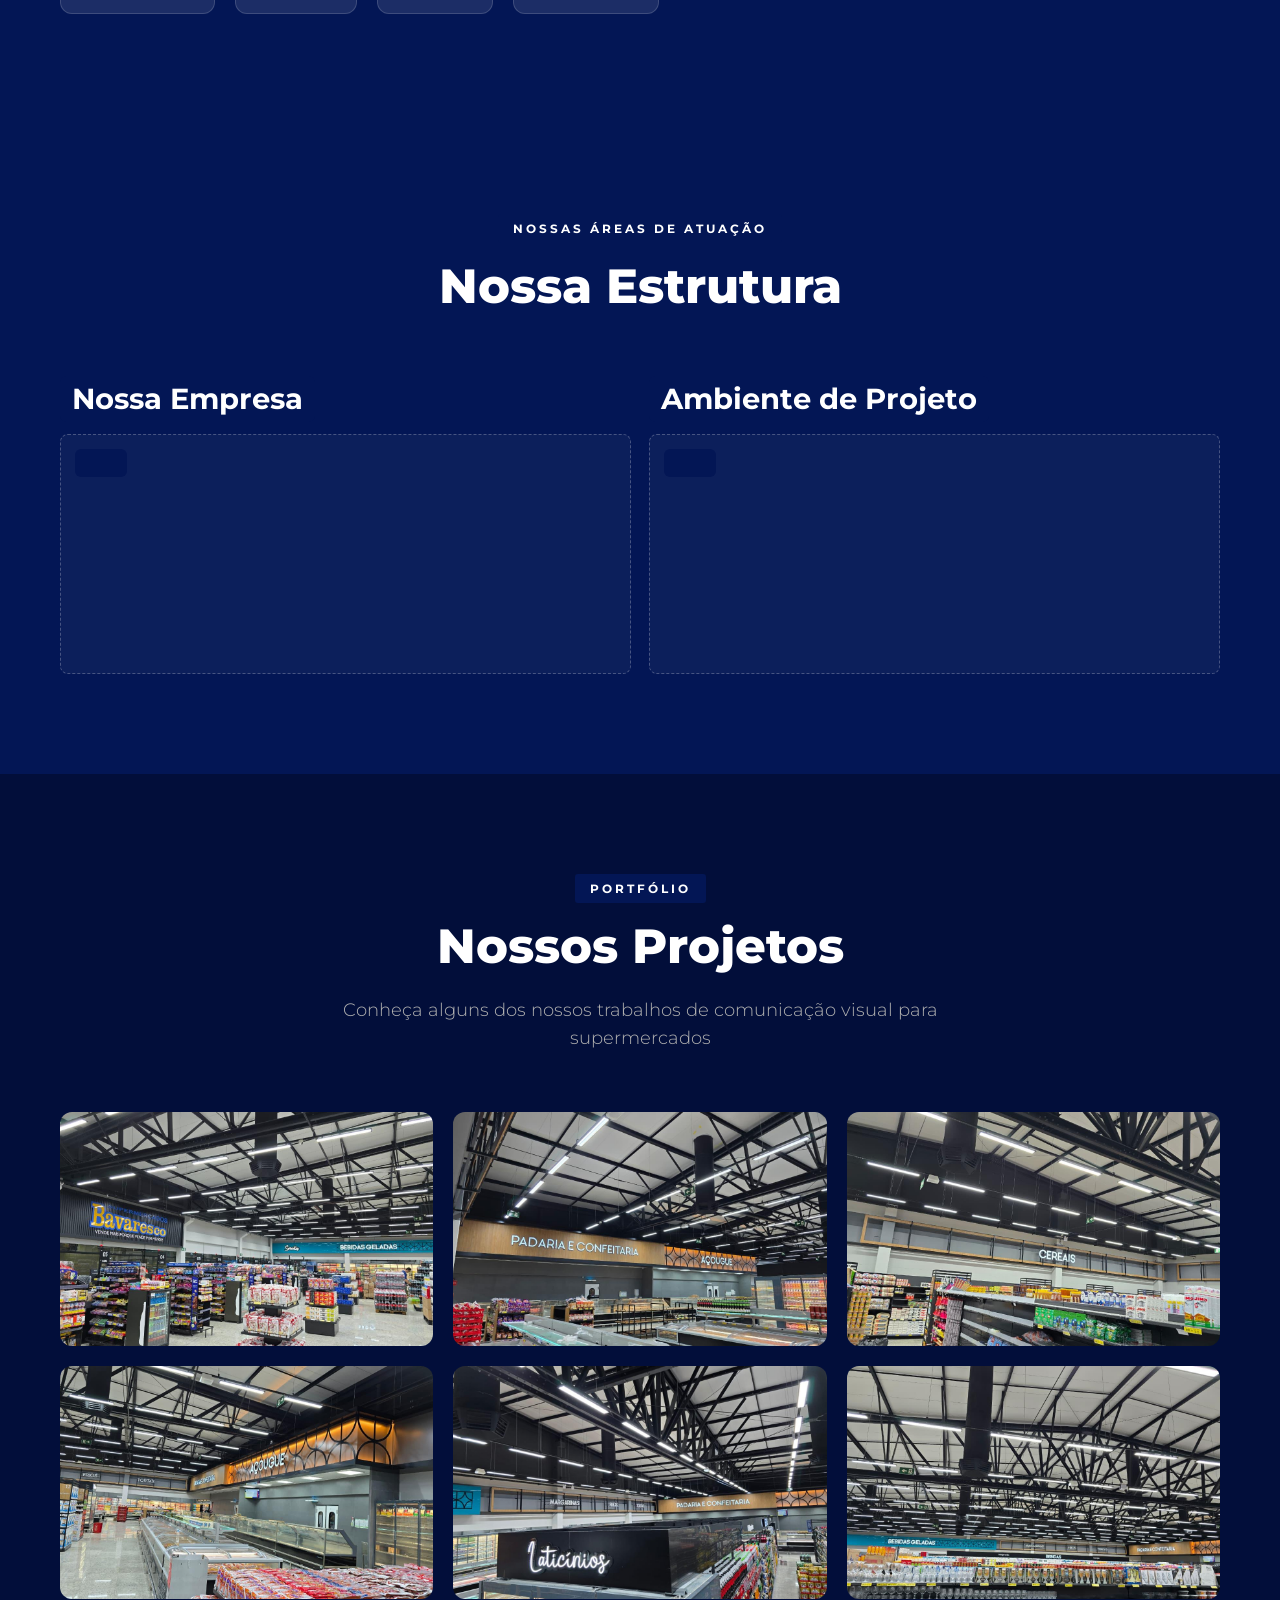
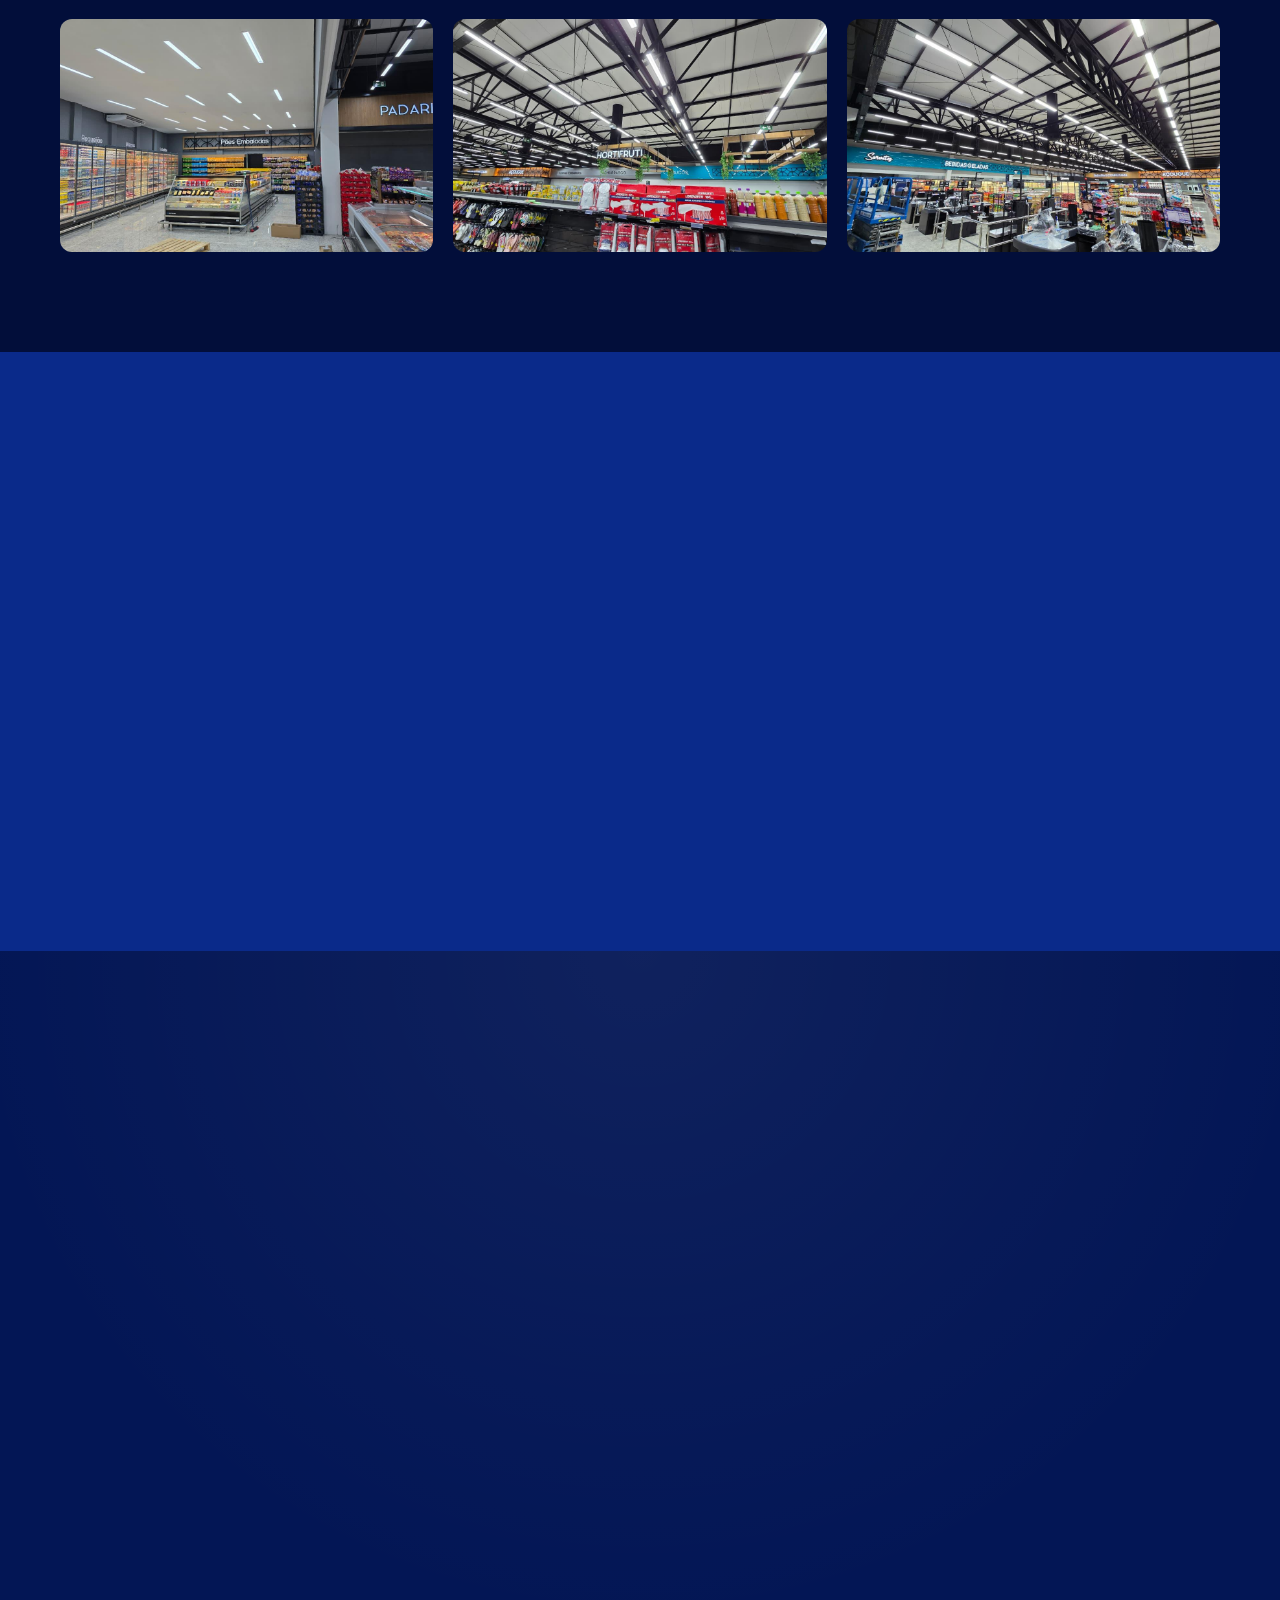
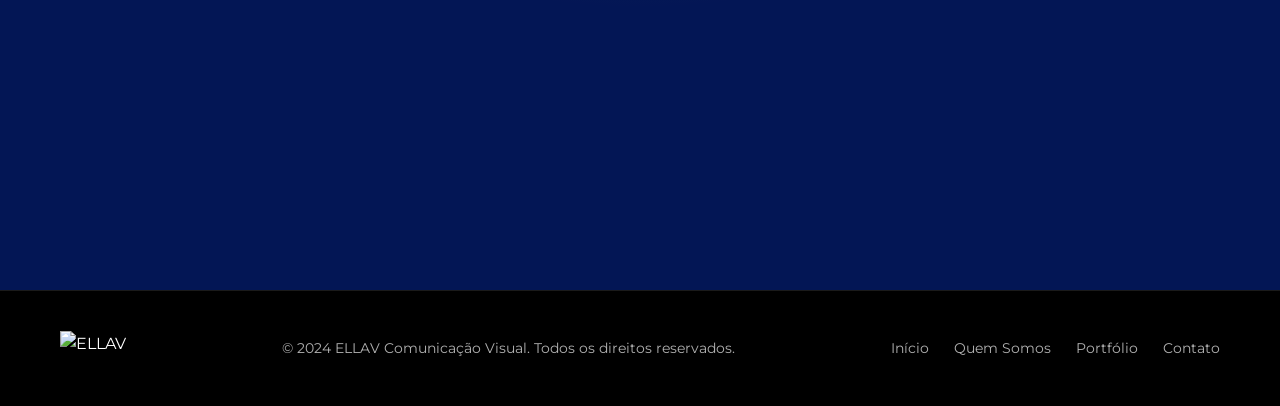
==== commit 2f30f8b7: "Atualiza clientes e estrutura mobile" ====
--- a/index.html
+++ b/index.html
@@ -104,39 +104,24 @@
     <div class="container">
       <div class="section-header fade-in">
         <span class="section-label">Nossas Áreas de Atuação</span>
-        <h2 class="section-title">Soluções Especiais</h2>
-        <p class="section-subtitle">Projetos completos de comunicação visual para o varejo</p>
+        <h2 class="section-title">Nossa Estrutura</h2>
       </div>
       <div class="services-grid">
-        <div class="service-card fade-in">
-          <span class="service-icon">🏪</span>
-          <h3>Ambientação de Lojas</h3>
-          <p>Projetos completos de ambientação para supermercados, criando espaços que encantam e fidelizam clientes.</p>
-        </div>
-        <div class="service-card fade-in">
-          <span class="service-icon">🎨</span>
-          <h3>Identidade Visual</h3>
-          <p>Desenvolvimento de identidade visual e branding para o varejo, com foco em reconhecimento e posicionamento de marca.</p>
-        </div>
-        <div class="service-card fade-in">
-          <span class="service-icon">📐</span>
-          <h3>Sinalização de Setores</h3>
-          <p>Sinalização criativa e funcional para setores como açougue, padaria, hortifruti, laticínios e muito mais.</p>
-        </div>
-        <div class="service-card fade-in">
-          <span class="service-icon">💡</span>
-          <h3>Projetos Luminosos</h3>
-          <p>Letras e painéis luminosos que destacam setores e criam uma experiência visual única na loja.</p>
-        </div>
-        <div class="service-card fade-in">
-          <span class="service-icon">🖼️</span>
-          <h3>Painéis e Adesivos</h3>
-          <p>Painéis decorativos e adesivação de alta qualidade para vitrines, paredes e fachadas.</p>
-        </div>
-        <div class="service-card fade-in">
-          <span class="service-icon">📋</span>
-          <h3>Projeto Completo</h3>
-          <p>Do conceito à execução: entregamos o projeto completo de comunicação visual do seu supermercado.</p>
+        <div class="service-item fade-in">
+          <h3>Nossa Empresa</h3>
+          <div class="service-photo-card" aria-label="Espaço reservado para foto da nossa empresa">
+            <span class="service-badge">
+              <img src="https://static.wixstatic.com/media/fa3eb5_f84338ed26c94700b06e8f34a6003e89~mv2.png/v1/fill/w_516,h_166,al_c,q_85,usm_0.66_1.00_0.01,enc_avif,quality_auto/Logo%20Ellav%202024%20BRANCA.png" alt="">
+            </span>
+          </div>
+        </div>
+        <div class="service-item fade-in">
+          <h3>Ambiente de Projeto</h3>
+          <div class="service-photo-card" aria-label="Espaço reservado para foto do ambiente de projeto">
+            <span class="service-badge">
+              <img src="https://static.wixstatic.com/media/fa3eb5_f84338ed26c94700b06e8f34a6003e89~mv2.png/v1/fill/w_516,h_166,al_c,q_85,usm_0.66_1.00_0.01,enc_avif,quality_auto/Logo%20Ellav%202024%20BRANCA.png" alt="">
+            </span>
+          </div>
         </div>
       </div>
     </div>
@@ -233,20 +218,28 @@
           <div class="clients-logo-group">
             <div class="client-logo"><img src="assets/logo-bavaresco.png" alt="Supermercados Bavaresco"></div>
             <div class="client-logo"><img src="assets/logo-supera.png" alt="Super A Atacadista"></div>
-            <div class="client-logo"><img src="assets/logo-cravil.png" alt="Cravil Cooperativa"></div>
-            <div class="client-logo"><img src="assets/logo-gigante.png" alt="Gigante Atacadista"></div>
             <div class="client-logo"><img src="assets/logo-molicenter.svg" alt="Molicenter Supermercados"></div>
-            <div class="client-logo client-logo-dark"><img src="assets/portfolio-wix-1.png" alt="Viscardi"></div>
-            <div class="client-logo client-logo-dark"><img src="assets/portfolio-wix-6.png" alt="Verona Supermercados"></div>
+            <div class="client-logo"><img src="https://static.wixstatic.com/media/fa307f_77ea24bfa25746c5b202eeb71da7559a~mv2.png/v1/fill/w_307%2Ch_102%2Cal_c%2Cq_85%2Cusm_0.66_1.00_0.01%2Cenc_avif%2Cquality_auto/logo_cabe%C3%A7alho.png" alt="Tonhão Maxi"></div>
+            <div class="client-logo"><img src="https://www.supergolff.com.br/site/views/assets/_images/logo.svg" alt="Super Golff"></div>
+            <div class="client-logo"><img src="https://www.boxatacadista.com/storage/imagens/2/logo/c7VVsqOMF5Umnn1YhPCDeJ7ClD9ufVvnZAIug0tu.png" alt="Box Atacadista"></div>
+            <div class="client-logo"><img src="https://d21wiczbqxib04.cloudfront.net/w7xTmiOpvPHTXK0x-23smusG5qg=/600x0/smart/https://osuper-ecommerce-condor.s3.sa-east-1.amazonaws.com/0128b0a3-logoredecondor.png" alt="Condor"></div>
+            <div class="client-logo"><img src="https://www.jacomar.com.br/img/loja-padrao-logo-1593703309.jpg" alt="Jacomar"></div>
+            <div class="client-logo"><img src="https://assets.zyrosite.com/YleL1Kn2gOuWkgML/png-branca-YrDLj5zQB3uZrWn0.png" alt="Grupo Intelect"></div>
+            <div class="client-logo client-logo-dark"><img src="https://is1-ssl.mzstatic.com/image/thumb/Purple211/v4/b1/53/97/b1539790-17a2-b59c-0081-df723fb6a0fa/AppIcon-0-0-1x_U007ephone-0-1-85-220.png/512x512bb.png" alt="Viscardi"></div>
+            <div class="client-logo client-logo-dark"><img src="https://images.seeklogo.com/logo-png/33/1/verona-supermercados-logo-png_seeklogo-337996.png" alt="Verona Supermercados"></div>
           </div>
           <div class="clients-logo-group" aria-hidden="true">
             <div class="client-logo"><img src="assets/logo-bavaresco.png" alt=""></div>
             <div class="client-logo"><img src="assets/logo-supera.png" alt=""></div>
-            <div class="client-logo"><img src="assets/logo-cravil.png" alt=""></div>
-            <div class="client-logo"><img src="assets/logo-gigante.png" alt=""></div>
             <div class="client-logo"><img src="assets/logo-molicenter.svg" alt=""></div>
-            <div class="client-logo client-logo-dark"><img src="assets/portfolio-wix-1.png" alt=""></div>
-            <div class="client-logo client-logo-dark"><img src="assets/portfolio-wix-6.png" alt=""></div>
+            <div class="client-logo"><img src="https://static.wixstatic.com/media/fa307f_77ea24bfa25746c5b202eeb71da7559a~mv2.png/v1/fill/w_307%2Ch_102%2Cal_c%2Cq_85%2Cusm_0.66_1.00_0.01%2Cenc_avif%2Cquality_auto/logo_cabe%C3%A7alho.png" alt=""></div>
+            <div class="client-logo"><img src="https://www.supergolff.com.br/site/views/assets/_images/logo.svg" alt=""></div>
+            <div class="client-logo"><img src="https://www.boxatacadista.com/storage/imagens/2/logo/c7VVsqOMF5Umnn1YhPCDeJ7ClD9ufVvnZAIug0tu.png" alt=""></div>
+            <div class="client-logo"><img src="https://d21wiczbqxib04.cloudfront.net/w7xTmiOpvPHTXK0x-23smusG5qg=/600x0/smart/https://osuper-ecommerce-condor.s3.sa-east-1.amazonaws.com/0128b0a3-logoredecondor.png" alt=""></div>
+            <div class="client-logo"><img src="https://www.jacomar.com.br/img/loja-padrao-logo-1593703309.jpg" alt=""></div>
+            <div class="client-logo"><img src="https://assets.zyrosite.com/YleL1Kn2gOuWkgML/png-branca-YrDLj5zQB3uZrWn0.png" alt=""></div>
+            <div class="client-logo client-logo-dark"><img src="https://is1-ssl.mzstatic.com/image/thumb/Purple211/v4/b1/53/97/b1539790-17a2-b59c-0081-df723fb6a0fa/AppIcon-0-0-1x_U007ephone-0-1-85-220.png/512x512bb.png" alt=""></div>
+            <div class="client-logo client-logo-dark"><img src="https://images.seeklogo.com/logo-png/33/1/verona-supermercados-logo-png_seeklogo-337996.png" alt=""></div>
           </div>
         </div>
       </div>
--- a/style.css
+++ b/style.css
@@ -410,75 +410,65 @@
 
 /* ==================== SERVIÇOS ==================== */
 .services {
-  background: var(--white);
-  color: var(--dark);
+  background: var(--primary);
+  color: var(--white);
 }
 
 .services-grid {
   display: grid;
-  grid-template-columns: repeat(auto-fit, minmax(280px, 1fr));
-  gap: 30px;
-}
-
-.service-card {
-  padding: 40px 30px;
-  background: var(--off-white);
-  border-radius: 16px;
-  border: 1px solid #e0e0e0;
-  transition: all var(--transition);
+  grid-template-columns: repeat(2, 1fr);
+  gap: 18px;
+}
+
+.service-item {
+  display: flex;
+  flex-direction: column;
+  gap: 12px;
+}
+
+.service-item h3 {
+  color: var(--white);
+  background: var(--primary);
+  width: fit-content;
+  padding: 8px 12px;
+  border-radius: 6px;
+  font-size: clamp(1.15rem, 2.5vw, 1.8rem);
+  line-height: 1.05;
+  font-weight: 700;
+  letter-spacing: 0;
+}
+
+.service-photo-card {
   position: relative;
-  overflow: hidden;
-  color: var(--dark);
-}
-
-.service-card::before {
-  content: '';
+  min-height: 240px;
+  background: rgba(255, 255, 255, 0.04);
+  border: 1px dashed rgba(255, 255, 255, 0.24);
+  border-radius: 8px;
+}
+
+.service-badge {
   position: absolute;
-  top: 0;
-  left: 0;
+  top: 14px;
+  left: 14px;
+  width: 52px;
+  height: 28px;
+  padding: 6px;
+  background: var(--primary);
+  border-radius: 6px;
+  display: flex;
+  align-items: center;
+  justify-content: center;
+}
+
+.service-badge img {
   width: 100%;
-  height: 3px;
-  background: linear-gradient(90deg, var(--primary), var(--primary-dark));
-  transform: scaleX(0);
-  transform-origin: left;
-  transition: transform var(--transition);
-}
-
-.service-card:hover {
-  border-color: var(--primary);
-  transform: translateY(-8px);
-  box-shadow: 0 20px 40px rgba(3, 22, 85, 0.15);
-}
-
-.service-card:hover::before {
-  transform: scaleX(1);
-}
-
-.service-icon {
-  font-size: 2.5rem;
-  margin-bottom: 20px;
-  display: block;
-}
-
-.service-card h3 {
-  font-size: 1.2rem;
-  font-weight: 700;
-  margin-bottom: 12px;
-}
-
-.service-card h3 {
-  color: var(--primary);
-}
-
-.service-card p {
-  font-size: 0.95rem;
-  color: #555;
-  line-height: 1.7;
+  max-height: 100%;
+  object-fit: contain;
 }
 
 .services .section-title,
 .services .section-subtitle {
-  color: var(--dark);
+  color: var(--white);
 }
 
 .services .section-label {
@@ -546,8 +536,8 @@
 
 /* ==================== CLIENTES ==================== */
 .clients {
-  background: var(--white);
-  color: var(--dark);
+  background: var(--primary-light);
+  color: var(--white);
 }
 
 .clients-text {
@@ -558,13 +548,13 @@
 
 .clients-text p {
   font-size: 1.1rem;
-  color: #555;
+  color: rgba(255, 255, 255, 0.72);
   font-weight: 300;
   line-height: 1.8;
 }
 
 .clients .section-title {
-  color: var(--dark);
+  color: var(--white);
 }
 
 .clients-marquee {
@@ -586,12 +576,12 @@
 
 .clients-marquee::before {
   left: 0;
-  background: linear-gradient(to right, var(--white), transparent);
+  background: linear-gradient(to right, var(--primary-light), transparent);
 }
 
 .clients-marquee::after {
   right: 0;
-  background: linear-gradient(to left, var(--white), transparent);
+  background: linear-gradient(to left, var(--primary-light), transparent);
 }
 
 .clients-track {
@@ -614,10 +604,10 @@
 
 .client-logo {
   flex: 0 0 auto;
-  padding: 20px 30px;
-  background: var(--white);
-  border-radius: 12px;
-  border: 1px solid #e0e0e0;
+  padding: 0;
+  background: transparent;
+  border-radius: 0;
+  border: none;
   transition: all var(--transition);
   display: flex;
   align-items: center;
@@ -625,19 +615,17 @@
 }
 
 .client-logo img {
-  max-height: 50px;
-  max-width: 160px;
+  max-height: 64px;
+  max-width: 170px;
   object-fit: contain;
 }
 
 .client-logo-dark {
-  background: var(--off-white);
+  background: transparent;
 }
 
 .client-logo:hover {
-  border-color: var(--primary);
   transform: translateY(-3px);
-  box-shadow: 0 8px 20px rgba(3, 22, 85, 0.1);
 }
 
 @keyframes clientsLoop {
@@ -989,6 +977,15 @@
     aspect-ratio: 16/8.5;
   }
 
+  .services-grid {
+    grid-template-columns: 1fr;
+    gap: 12px;
+  }
+
+  .service-photo-card {
+    min-height: 170px;
+  }
+
   .hero-buttons {
     flex-direction: column;
     align-items: center;
@@ -1005,14 +1002,14 @@
   }
 
   .client-logo {
-    padding: 14px 22px;
+    padding: 0;
     font-size: 0.95rem;
-    min-width: 170px;
+    min-width: 130px;
   }
 
   .client-logo img {
-    max-height: 42px;
-    max-width: 130px;
+    max-height: 54px;
+    max-width: 135px;
   }
 }
 
@@ -1089,12 +1086,20 @@
 
   .client-logo {
     min-width: 155px;
-    padding: 12px 18px;
+    padding: 0;
   }
 
   .client-logo img {
-    max-height: 38px;
-    max-width: 118px;
+    max-height: 48px;
+    max-width: 120px;
+  }
+
+  .service-photo-card {
+    min-height: 140px;
+  }
+
+  .service-item h3 {
+    font-size: 1.25rem;
   }
 
   .about-image img {
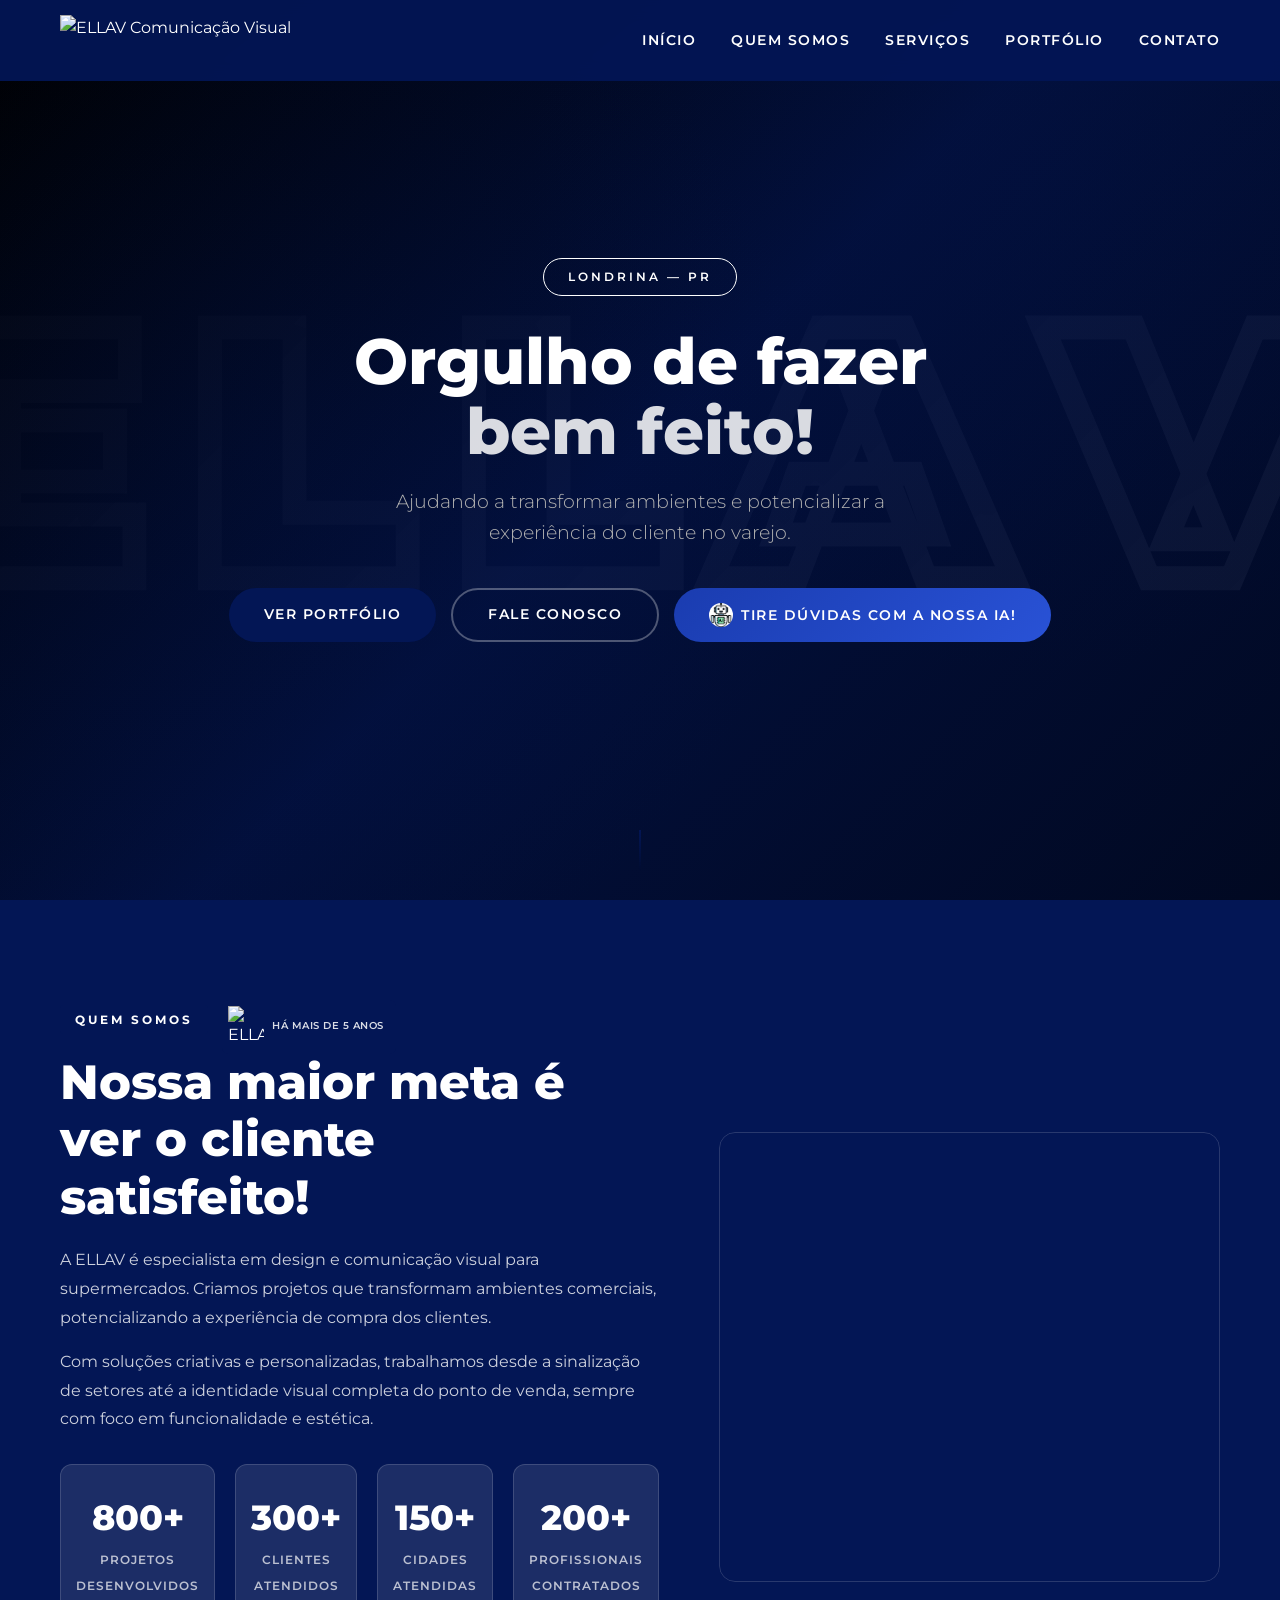
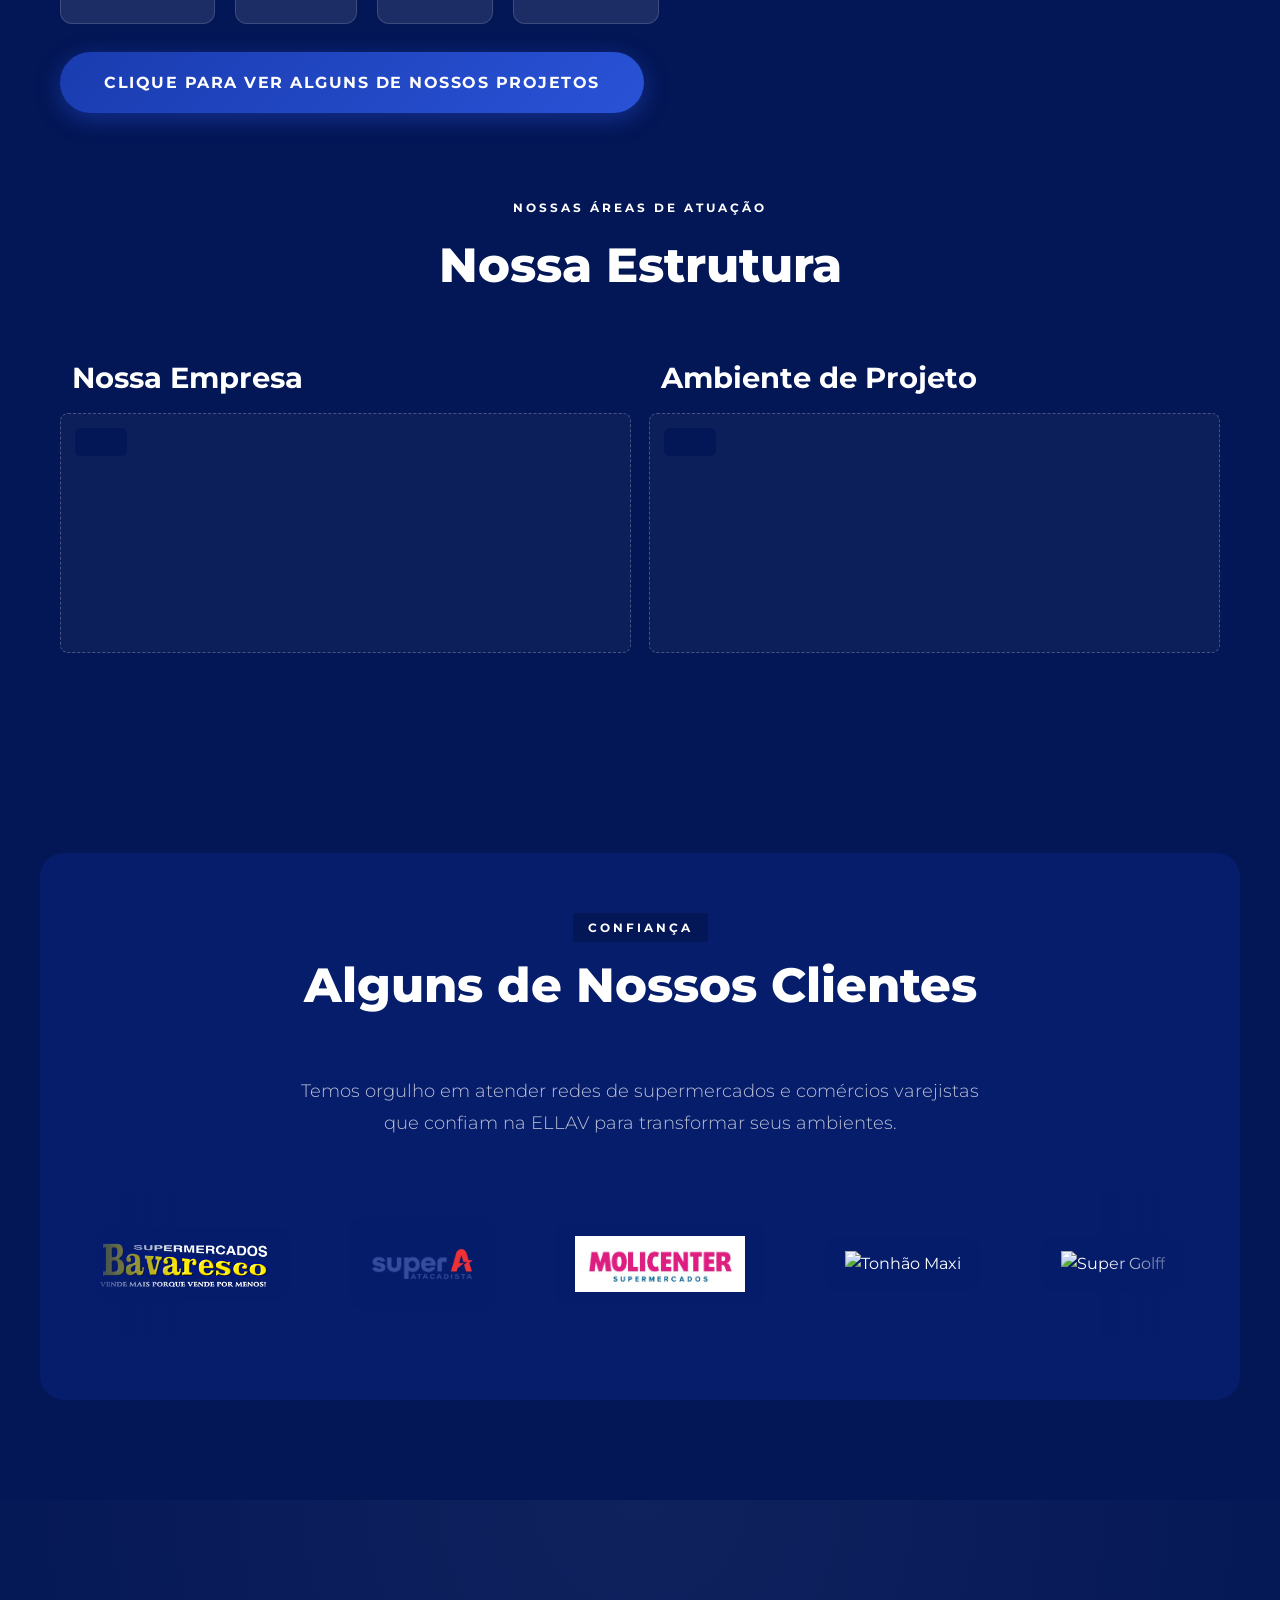
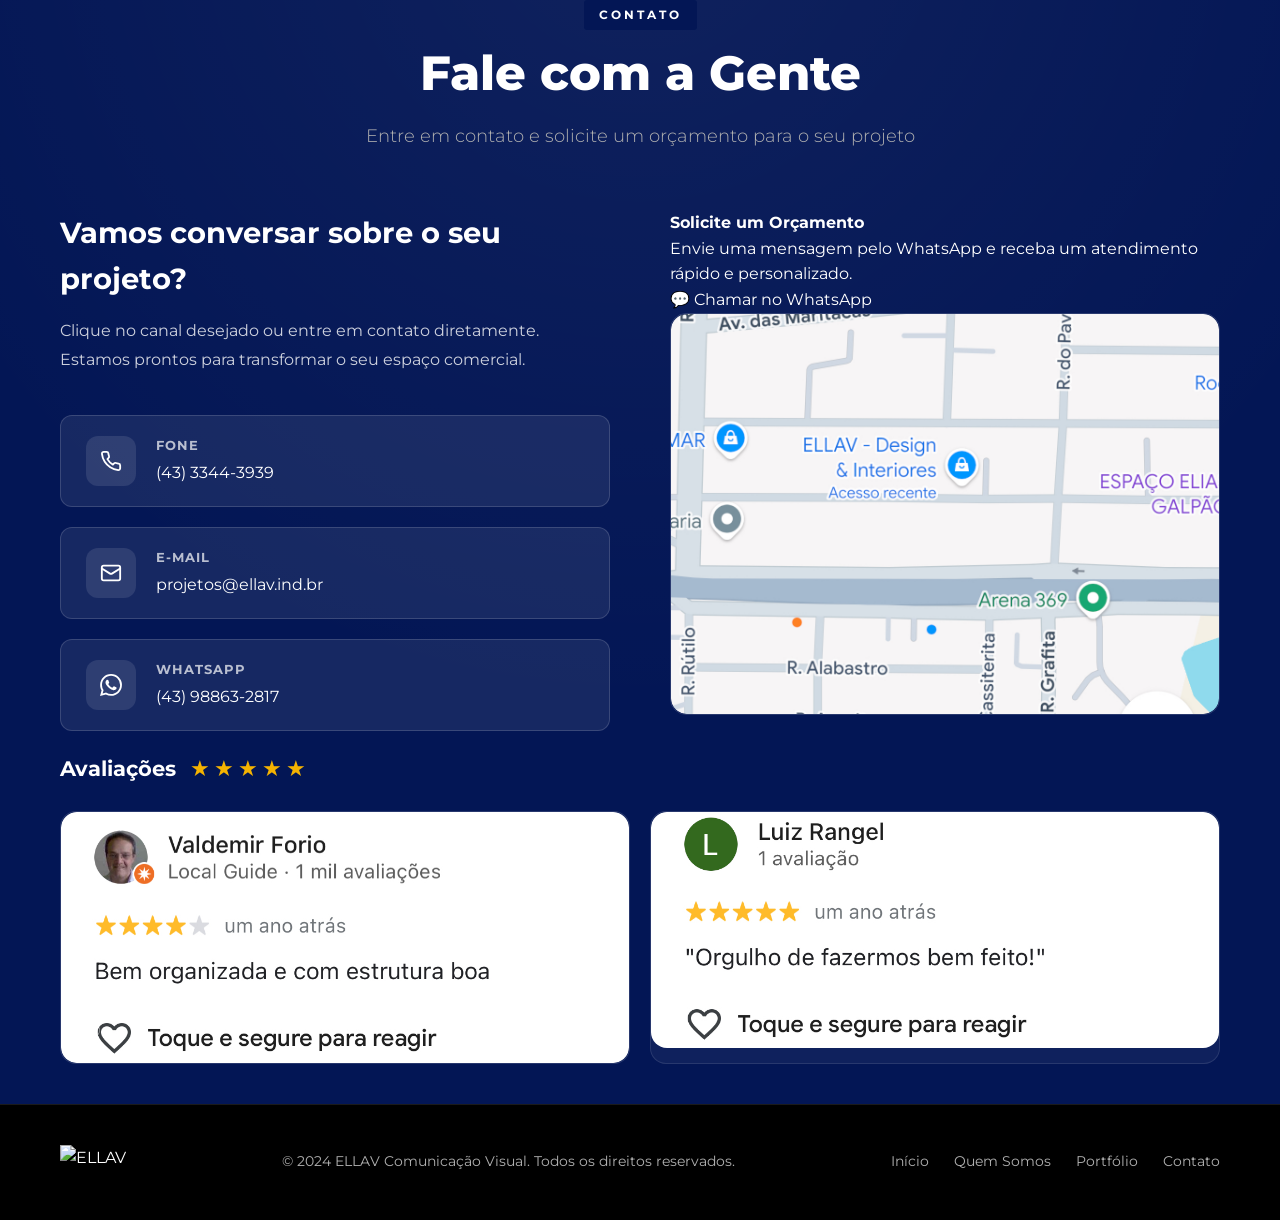
==== commit b248b7ac: "Atualiza site ELLAV com novas seções, IA chat e portfólio - Marca d'água ELLAV na hero com animação " ====
--- a/index.html
+++ b/index.html
@@ -1,3 +1,4 @@
+
 <!DOCTYPE html>
 <html lang="pt-BR">
 <head>
@@ -25,7 +26,7 @@
           <li><a href="#inicio">Início</a></li>
           <li><a href="#sobre">Quem Somos</a></li>
           <li><a href="#servicos">Serviços</a></li>
-          <li><a href="#portfolio">Portfólio</a></li>
+          <li><a href="projetos.html">Portfólio</a></li>
           <li><a href="#contato">Contato</a></li>
         </ul>
       </nav>
@@ -43,9 +44,7 @@
     <div class="hero-bg"></div>
 
     <!-- Marca d'água ELLAV -->
-    <div class="hero-watermark" aria-hidden="true">
-      <span>E</span><span>L</span><span>L</span><span>A</span><span>V</span>
-    </div>
+    <span class="ellav-watermark" aria-hidden="true"><span>E</span><span>L</span><span>L</span><span>A</span><span>V</span></span>
 
     <div class="hero-content">
       <span class="hero-badge">Londrina — PR</span>
@@ -55,8 +54,12 @@
       </h1>
       <p>Ajudando a transformar ambientes e potencializar a experiência do cliente no varejo.</p>
       <div class="hero-buttons">
-        <a href="#portfolio" class="btn btn-primary">Ver Portfólio</a>
+        <a href="projetos.html" class="btn btn-primary">Ver Portfólio</a>
         <a href="#contato" class="btn btn-outline">Fale Conosco</a>
+        <button class="btn btn-ia" id="openChat">
+          <img src="assets/ellav-ia-icon.png" alt="ELLAV IA">
+          Tire dúvidas com a nossa IA!
+        </button>
       </div>
     </div>
     <div class="scroll-indicator">
@@ -69,7 +72,13 @@
     <div class="container">
       <div class="about-grid">
         <div class="about-text fade-in">
-          <span class="section-label">Quem Somos</span>
+          <div class="about-label-row">
+            <span class="section-label">Quem Somos</span>
+            <div class="about-badge">
+              <img src="https://static.wixstatic.com/media/fa3eb5_f84338ed26c94700b06e8f34a6003e89~mv2.png/v1/fill/w_516,h_166,al_c,q_85,usm_0.66_1.00_0.01,enc_avif,quality_auto/Logo%20Ellav%202024%20BRANCA.png" alt="ELLAV">
+              <span>Há mais de 5 anos</span>
+            </div>
+          </div>
           <h2 class="section-title">Nossa maior meta é ver o cliente<br>satisfeito!</h2>
           <p>A ELLAV é especialista em design e comunicação visual para supermercados. Criamos projetos que transformam ambientes comerciais, potencializando a experiência de compra dos clientes.</p>
           <p>Com soluções criativas e personalizadas, trabalhamos desde a sinalização de setores até a identidade visual completa do ponto de venda, sempre com foco em funcionalidade e estética.</p>
@@ -91,9 +100,13 @@
               <span class="stat-label">Profissionais Contratados</span>
             </div>
           </div>
-        </div>
-        <div class="about-image fade-in">
-          <img src="assets/PHOTO-2026-04-29-20-08-54.jpg" alt="Projeto de comunicação visual ELLAV em supermercado" loading="lazy">
+          <a href="projetos.html" class="btn btn-projetos">Clique para ver alguns de nossos projetos</a>
+        </div>
+        <div class="about-video fade-in">
+          <video id="aboutVideo" autoplay muted playsinline preload="auto"
+            poster="https://static.wixstatic.com/media/fa3eb5_aaee9fe5f784429cba619d6d1491b35a/980w_552h.jpg"
+            src="https://video.wixstatic.com/video/fa3eb5_aaee9fe5f784429cba619d6d1491b35a/720p/mp4/file.mp4">
+          </video>
         </div>
       </div>
     </div>
@@ -127,82 +140,6 @@
     </div>
   </section>
 
-  <!-- PORTFÓLIO -->
-  <section class="section portfolio" id="portfolio">
-    <div class="container">
-      <div class="section-header fade-in">
-        <span class="section-label">Portfólio</span>
-        <h2 class="section-title">Nossos Projetos</h2>
-        <p class="section-subtitle">Conheça alguns dos nossos trabalhos de comunicação visual para supermercados</p>
-      </div>
-      <div class="portfolio-grid">
-        <div class="portfolio-item fade-in">
-          <img src="assets/PHOTO-2026-04-29-20-08-53.jpg" alt="Projeto Supermercados Bavaresco — vista geral" loading="lazy">
-          <div class="portfolio-overlay">
-            <h4>Supermercados Bavaresco</h4>
-            <span>Ambientação Completa</span>
-          </div>
-        </div>
-        <div class="portfolio-item fade-in">
-          <img src="assets/PHOTO-2026-04-29-20-08-54.jpg" alt="Setor de Padaria e Confeitaria" loading="lazy">
-          <div class="portfolio-overlay">
-            <h4>Padaria e Confeitaria</h4>
-            <span>Sinalização de Setor</span>
-          </div>
-        </div>
-        <div class="portfolio-item fade-in">
-          <img src="assets/PHOTO-2026-04-29-20-08-52 3.jpg" alt="Setor Hortifruti" loading="lazy">
-          <div class="portfolio-overlay">
-            <h4>Hortifruti</h4>
-            <span>Projeto Luminoso</span>
-          </div>
-        </div>
-        <div class="portfolio-item fade-in">
-          <img src="assets/PHOTO-2026-04-29-20-08-51.jpg" alt="Setor Açougue com iluminação especial" loading="lazy">
-          <div class="portfolio-overlay">
-            <h4>Açougue</h4>
-            <span>Ambientação e Sinalização</span>
-          </div>
-        </div>
-        <div class="portfolio-item fade-in">
-          <img src="assets/PHOTO-2026-04-29-20-08-54 4.jpg" alt="Setor de Laticínios" loading="lazy">
-          <div class="portfolio-overlay">
-            <h4>Laticínios</h4>
-            <span>Letreiro Luminoso</span>
-          </div>
-        </div>
-        <div class="portfolio-item fade-in">
-          <img src="assets/PHOTO-2026-04-29-20-08-52 5.jpg" alt="Setor de Bebidas Geladas" loading="lazy">
-          <div class="portfolio-overlay">
-            <h4>Bebidas e Setores</h4>
-            <span>Comunicação Visual</span>
-          </div>
-        </div>
-        <div class="portfolio-item fade-in">
-          <img src="assets/PHOTO-2026-04-29-20-08-54 2.jpg" alt="Setor de Frios e Laticínios" loading="lazy">
-          <div class="portfolio-overlay">
-            <h4>Frios e Pães</h4>
-            <span>Layout de Setor</span>
-          </div>
-        </div>
-        <div class="portfolio-item fade-in">
-          <img src="assets/PHOTO-2026-04-29-20-08-52 4.jpg" alt="Vista geral do supermercado" loading="lazy">
-          <div class="portfolio-overlay">
-            <h4>Vista Panorâmica</h4>
-            <span>Projeto Integrado</span>
-          </div>
-        </div>
-        <div class="portfolio-item fade-in">
-          <img src="assets/PHOTO-2026-04-29-20-08-53 2.jpg" alt="Visão geral com caixas e setores" loading="lazy">
-          <div class="portfolio-overlay">
-            <h4>Área de Checkout</h4>
-            <span>Comunicação Visual</span>
-          </div>
-        </div>
-      </div>
-    </div>
-  </section>
-
   <!-- CLIENTES -->
   <section class="section clients" id="clientes">
     <div class="container">
@@ -218,7 +155,7 @@
           <div class="clients-logo-group">
             <div class="client-logo"><img src="assets/logo-bavaresco.png" alt="Supermercados Bavaresco"></div>
             <div class="client-logo"><img src="assets/logo-supera.png" alt="Super A Atacadista"></div>
-            <div class="client-logo"><img src="assets/logo-molicenter.svg" alt="Molicenter Supermercados"></div>
+            <div class="client-logo"><img src="assets/logo-molicenter.jpg" alt="Molicenter Supermercados"></div>
             <div class="client-logo"><img src="https://static.wixstatic.com/media/fa307f_77ea24bfa25746c5b202eeb71da7559a~mv2.png/v1/fill/w_307%2Ch_102%2Cal_c%2Cq_85%2Cusm_0.66_1.00_0.01%2Cenc_avif%2Cquality_auto/logo_cabe%C3%A7alho.png" alt="Tonhão Maxi"></div>
             <div class="client-logo"><img src="https://www.supergolff.com.br/site/views/assets/_images/logo.svg" alt="Super Golff"></div>
             <div class="client-logo"><img src="https://www.boxatacadista.com/storage/imagens/2/logo/c7VVsqOMF5Umnn1YhPCDeJ7ClD9ufVvnZAIug0tu.png" alt="Box Atacadista"></div>
@@ -227,11 +164,14 @@
             <div class="client-logo"><img src="https://assets.zyrosite.com/YleL1Kn2gOuWkgML/png-branca-YrDLj5zQB3uZrWn0.png" alt="Grupo Intelect"></div>
             <div class="client-logo client-logo-dark"><img src="https://is1-ssl.mzstatic.com/image/thumb/Purple211/v4/b1/53/97/b1539790-17a2-b59c-0081-df723fb6a0fa/AppIcon-0-0-1x_U007ephone-0-1-85-220.png/512x512bb.png" alt="Viscardi"></div>
             <div class="client-logo client-logo-dark"><img src="https://images.seeklogo.com/logo-png/33/1/verona-supermercados-logo-png_seeklogo-337996.png" alt="Verona Supermercados"></div>
+            <div class="client-logo"><img src="assets/logo-muffato.jpg" alt="Super Muffato"></div>
+            <div class="client-logo"><img src="assets/logo-saviski.png" alt="Supermercado Saviski"></div>
+            <div class="client-logo"><img src="assets/logo-angeloni.png" alt="Angeloni"></div>
           </div>
           <div class="clients-logo-group" aria-hidden="true">
             <div class="client-logo"><img src="assets/logo-bavaresco.png" alt=""></div>
             <div class="client-logo"><img src="assets/logo-supera.png" alt=""></div>
-            <div class="client-logo"><img src="assets/logo-molicenter.svg" alt=""></div>
+            <div class="client-logo"><img src="assets/logo-molicenter.jpg" alt=""></div>
             <div class="client-logo"><img src="https://static.wixstatic.com/media/fa307f_77ea24bfa25746c5b202eeb71da7559a~mv2.png/v1/fill/w_307%2Ch_102%2Cal_c%2Cq_85%2Cusm_0.66_1.00_0.01%2Cenc_avif%2Cquality_auto/logo_cabe%C3%A7alho.png" alt=""></div>
             <div class="client-logo"><img src="https://www.supergolff.com.br/site/views/assets/_images/logo.svg" alt=""></div>
             <div class="client-logo"><img src="https://www.boxatacadista.com/storage/imagens/2/logo/c7VVsqOMF5Umnn1YhPCDeJ7ClD9ufVvnZAIug0tu.png" alt=""></div>
@@ -240,6 +180,9 @@
             <div class="client-logo"><img src="https://assets.zyrosite.com/YleL1Kn2gOuWkgML/png-branca-YrDLj5zQB3uZrWn0.png" alt=""></div>
             <div class="client-logo client-logo-dark"><img src="https://is1-ssl.mzstatic.com/image/thumb/Purple211/v4/b1/53/97/b1539790-17a2-b59c-0081-df723fb6a0fa/AppIcon-0-0-1x_U007ephone-0-1-85-220.png/512x512bb.png" alt=""></div>
             <div class="client-logo client-logo-dark"><img src="https://images.seeklogo.com/logo-png/33/1/verona-supermercados-logo-png_seeklogo-337996.png" alt=""></div>
+            <div class="client-logo"><img src="assets/logo-muffato.jpg" alt=""></div>
+            <div class="client-logo"><img src="assets/logo-saviski.png" alt=""></div>
+            <div class="client-logo"><img src="assets/logo-angeloni.png" alt=""></div>
           </div>
         </div>
       </div>
@@ -260,21 +203,21 @@
           <p>Clique no canal desejado ou entre em contato diretamente. Estamos prontos para transformar o seu espaço comercial.</p>
           <div class="contact-methods">
             <a href="tel:+554333443939" class="contact-method">
-              <div class="contact-method-icon">📞</div>
+              <div class="contact-method-icon"><svg width="22" height="22" viewBox="0 0 24 24" fill="none" stroke="currentColor" stroke-width="2" stroke-linecap="round" stroke-linejoin="round"><path d="M22 16.92v3a2 2 0 0 1-2.18 2 19.79 19.79 0 0 1-8.63-3.07 19.5 19.5 0 0 1-6-6 19.79 19.79 0 0 1-3.07-8.67A2 2 0 0 1 4.11 2h3a2 2 0 0 1 2 1.72c.127.96.361 1.903.7 2.81a2 2 0 0 1-.45 2.11L8.09 9.91a16 16 0 0 0 6 6l1.27-1.27a2 2 0 0 1 2.11-.45c.907.339 1.85.573 2.81.7A2 2 0 0 1 22 16.92z"/></svg></div>
               <div class="contact-method-text">
                 <strong>Fone</strong>
                 <span>(43) 3344-3939</span>
               </div>
             </a>
             <a href="mailto:projetos@ellav.ind.br" class="contact-method">
-              <div class="contact-method-icon">✉️</div>
+              <div class="contact-method-icon"><svg width="22" height="22" viewBox="0 0 24 24" fill="none" stroke="currentColor" stroke-width="2" stroke-linecap="round" stroke-linejoin="round"><rect x="2" y="4" width="20" height="16" rx="2"/><path d="m22 7-8.97 5.7a1.94 1.94 0 0 1-2.06 0L2 7"/></svg></div>
               <div class="contact-method-text">
                 <strong>E-mail</strong>
                 <span>projetos@ellav.ind.br</span>
               </div>
             </a>
             <a href="https://wa.me/5543988632817" target="_blank" rel="noopener" class="contact-method">
-              <div class="contact-method-icon">💬</div>
+              <div class="contact-method-icon"><svg width="22" height="22" viewBox="0 0 24 24" fill="currentColor"><path d="M17.472 14.382c-.297-.149-1.758-.867-2.03-.967-.273-.099-.471-.148-.67.15-.197.297-.767.966-.94 1.164-.173.199-.347.223-.644.075-.297-.15-1.255-.463-2.39-1.475-.883-.788-1.48-1.761-1.653-2.059-.173-.297-.018-.458.13-.606.134-.133.298-.347.446-.52.149-.174.198-.298.298-.497.099-.198.05-.371-.025-.52-.075-.149-.669-1.612-.916-2.207-.242-.579-.487-.5-.669-.51-.173-.008-.371-.01-.57-.01-.198 0-.52.074-.792.372-.272.297-1.04 1.016-1.04 2.479 0 1.462 1.065 2.875 1.213 3.074.149.198 2.096 3.2 5.077 4.487.709.306 1.262.489 1.694.625.712.227 1.36.195 1.871.118.571-.085 1.758-.719 2.006-1.413.248-.694.248-1.289.173-1.413-.074-.124-.272-.198-.57-.347m-5.421 7.403h-.004a9.87 9.87 0 0 1-5.031-1.378l-.361-.214-3.741.982.998-3.648-.235-.374a9.86 9.86 0 0 1-1.51-5.26c.001-5.45 4.436-9.884 9.888-9.884 2.64 0 5.122 1.03 6.988 2.898a9.825 9.825 0 0 1 2.893 6.994c-.003 5.45-4.437 9.884-9.885 9.884m8.413-18.297A11.815 11.815 0 0 0 12.05 0C5.495 0 .16 5.335.157 11.892c0 2.096.547 4.142 1.588 5.945L.057 24l6.305-1.654a11.882 11.882 0 0 0 5.683 1.448h.005c6.554 0 11.89-5.335 11.893-11.893a11.821 11.821 0 0 0-3.48-8.413z"/></svg></div>
               <div class="contact-method-text">
                 <strong>WhatsApp</strong>
                 <span>(43) 98863-2817</span>
@@ -291,13 +234,25 @@
             </a>
           </div>
           <div class="contact-map">
-            <iframe
-              src="https://www.google.com/maps/embed?pb=!1m18!1m12!1m3!1d116747.40203668511!2d-51.2134!3d-23.3045!2m3!1f0!2f0!3f0!3m2!1i1024!2i768!4f13.1!3m3!1m2!1s0x94eb4135e3b26445%3A0xfea0181ff3d21c68!2sLondrina%2C%20PR!5e0!3m2!1spt-BR!2sbr!4v1"
-              allowfullscreen=""
-              loading="lazy"
-              referrerpolicy="no-referrer-when-downgrade"
-              title="Localização ELLAV em Londrina-PR">
-            </iframe>
+            <img src="assets/mapa-ellav.jpg" alt="Localização ELLAV em Londrina-PR" loading="lazy">
+          </div>
+        </div>
+      </div>
+      <div class="contact-reviews fade-in">
+        <div class="reviews-header">
+          <h3>Avaliações</h3>
+          <div class="reviews-stars">
+            <span>★</span><span>★</span><span>★</span><span>★</span><span>★</span>
+          </div>
+        </div>
+        <div class="reviews-grid">
+          <div class="review-card">
+            <img src="assets/avaliacao-valdemir.jpg" alt="Avaliação de Valdemir Forio" loading="lazy">
+            <button class="review-heart" aria-label="Curtir avaliação">♡</button>
+          </div>
+          <div class="review-card">
+            <img src="assets/avaliacao-luiz.jpg" alt="Avaliação de Luiz Rangel" loading="lazy">
+            <button class="review-heart" aria-label="Curtir avaliação">♡</button>
           </div>
         </div>
       </div>
@@ -315,7 +270,7 @@
         <div class="footer-links">
           <a href="#inicio">Início</a>
           <a href="#sobre">Quem Somos</a>
-          <a href="#portfolio">Portfólio</a>
+          <a href="projetos.html">Portfólio</a>
           <a href="#contato">Contato</a>
         </div>
       </div>
@@ -354,6 +309,155 @@
     }, { threshold: 0.1, rootMargin: '0px 0px -50px 0px' });
 
     document.querySelectorAll('.fade-in').forEach(el => observer.observe(el));
+
+    const aboutVideo = document.getElementById('aboutVideo');
+    if (aboutVideo) {
+      aboutVideo.playbackRate = 2;
+      aboutVideo.loop = false;
+      aboutVideo.addEventListener('timeupdate', () => {
+        if (aboutVideo.duration - aboutVideo.currentTime < 1) {
+          aboutVideo.pause();
+        }
+      });
+    }
+
+    document.querySelectorAll('.review-heart').forEach(btn => {
+      btn.addEventListener('click', () => {
+        btn.classList.toggle('liked');
+        btn.textContent = btn.classList.contains('liked') ? '♥' : '♡';
+      });
+    });
+  </script>
+
+  <!-- ELLAV IA CHAT -->
+  <div class="ia-chat-overlay" id="chatOverlay"></div>
+  <div class="ia-chat" id="chatBox">
+    <div class="ia-chat-header">
+      <div class="ia-chat-header-info">
+        <img src="assets/ellav-ia-icon.png" alt="ELLAV IA">
+        <div>
+          <strong>ELLAV IA</strong>
+          <span>Online</span>
+        </div>
+      </div>
+      <button class="ia-chat-close" id="closeChat">&times;</button>
+    </div>
+    <div class="ia-chat-messages" id="chatMessages">
+    </div>
+    <div class="ia-chat-input">
+      <input type="text" id="chatInput" placeholder="Digite sua dúvida..." autocomplete="off">
+      <button id="chatSend" aria-label="Enviar">
+        <svg width="20" height="20" viewBox="0 0 24 24" fill="currentColor"><path d="M2.01 21L23 12 2.01 3 2 10l15 2-15 2z"/></svg>
+      </button>
+    </div>
+  </div>
+
+  <script>
+  (function() {
+    var chatBox = document.getElementById('chatBox');
+    var chatOverlay = document.getElementById('chatOverlay');
+    var chatMessages = document.getElementById('chatMessages');
+    var chatInput = document.getElementById('chatInput');
+    var chatSend = document.getElementById('chatSend');
+    var openChat = document.getElementById('openChat');
+    var closeChat = document.getElementById('closeChat');
+    var chatOpened = false;
+
+    function addMessage(text, from) {
+      var msg = document.createElement('div');
+      msg.className = 'ia-msg ia-msg-' + from;
+      msg.textContent = text;
+      chatMessages.appendChild(msg);
+      chatMessages.scrollTop = chatMessages.scrollHeight;
+    }
+
+    function showTyping() {
+      var typing = document.createElement('div');
+      typing.className = 'ia-msg ia-msg-bot ia-typing';
+      typing.innerHTML = '<span></span><span></span><span></span>';
+      typing.id = 'typingIndicator';
+      chatMessages.appendChild(typing);
+      chatMessages.scrollTop = chatMessages.scrollHeight;
+    }
+
+    function removeTyping() {
+      var t = document.getElementById('typingIndicator');
+      if (t) t.remove();
+    }
+
+    function getResponse(q) {
+      var query = q.toLowerCase().normalize('NFD').replace(/[̀-ͯ]/g, '');
+
+      if (query.match(/hor[aá]rio|funciona|abre|fecha|expediente/))
+        return 'Nosso horário de atendimento é de segunda a sexta, em horário comercial. Para confirmar, ligue: (43) 3344-3939.';
+      if (query.match(/telefone|ligar|fone|numero/))
+        return 'Nosso telefone é (43) 3344-3939. Você também pode nos chamar no WhatsApp: (43) 98863-2817.';
+      if (query.match(/whatsapp|whats|zap|wpp/))
+        return 'Nosso WhatsApp é (43) 98863-2817. Clique aqui para chamar: wa.me/5543988632817';
+      if (query.match(/email|e-mail|mail/))
+        return 'Nosso e-mail é projetos@ellav.ind.br. Fique à vontade para enviar sua solicitação!';
+      if (query.match(/endereco|onde fica|localizacao|localiza|mapa|cidade/))
+        return 'A ELLAV fica em Londrina, PR. Você pode ver nossa localização na seção de Contato do site!';
+      if (query.match(/orcamento|orcar|preco|valor|custo|quanto custa|cobr/))
+        return 'Para solicitar um orçamento personalizado, entre em contato pelo WhatsApp (43) 98863-2817 ou pelo e-mail projetos@ellav.ind.br.';
+      if (query.match(/quem|sobre|empresa|ellav|historia|tempo/))
+        return 'A ELLAV é especialista em design e comunicação visual para supermercados, com mais de 5 anos de atuação. Já desenvolvemos mais de 800 projetos, atendemos 300+ clientes em 150+ cidades, com uma equipe de 200+ profissionais!';
+      if (query.match(/servico|faz|trabalho|area|atua|estrutura|oferece/))
+        return 'Trabalhamos com comunicação visual completa para supermercados: sinalização de setores, letreiros luminosos, ambientação, identidade visual do ponto de venda e muito mais!';
+      if (query.match(/cliente|atend|parceiro|supermercado|mercado/))
+        return 'Atendemos grandes redes como Super Muffato, Condor, Super Golff, Angeloni, Jacomar, Bavaresco, Molicenter, Box Atacadista, Saviski, Viscardi, Verona, entre outros!';
+      if (query.match(/portfolio|projeto|foto|trabalho|exemplo|ver/))
+        return 'Você pode conferir nossos projetos na página de Portfólio! Temos trabalhos com fachadas, setores internos, sinalizações e muito mais.';
+      if (query.match(/contato|falar|conversar|atendimento/))
+        return 'Você pode nos contactar por: Fone (43) 3344-3939, WhatsApp (43) 98863-2817 ou E-mail projetos@ellav.ind.br. Estamos prontos para atender!';
+      if (query.match(/ola|oi|bom dia|boa tarde|boa noite|hey|hi|eai|e ai/))
+        return 'Olá! Como posso te ajudar? Pode perguntar sobre nossos serviços, projetos, contato ou qualquer dúvida sobre a ELLAV!';
+      if (query.match(/obrigad|valeu|agradeco|thanks/))
+        return 'Por nada! Se tiver mais alguma dúvida, é só perguntar. Estamos aqui para ajudar!';
+      return 'Não encontrei uma resposta específica para isso, mas posso te ajudar com informações sobre nossos serviços, projetos, contato, localização ou orçamento. O que gostaria de saber?';
+    }
+
+    function sendMessage() {
+      var text = chatInput.value.trim();
+      if (!text) return;
+      addMessage(text, 'user');
+      chatInput.value = '';
+      showTyping();
+      var delay = 800 + Math.random() * 700;
+      setTimeout(function() {
+        removeTyping();
+        addMessage(getResponse(text), 'bot');
+      }, delay);
+    }
+
+    openChat.addEventListener('click', function(e) {
+      e.preventDefault();
+      chatBox.classList.add('active');
+      chatOverlay.classList.add('active');
+      if (!chatOpened) {
+        chatOpened = true;
+        setTimeout(function() {
+          addMessage('Olá! Sou a assistente virtual da ELLAV, tire suas dúvidas aqui!', 'bot');
+        }, 400);
+      }
+      setTimeout(function() { chatInput.focus(); }, 300);
+    });
+
+    closeChat.addEventListener('click', function() {
+      chatBox.classList.remove('active');
+      chatOverlay.classList.remove('active');
+    });
+
+    chatOverlay.addEventListener('click', function() {
+      chatBox.classList.remove('active');
+      chatOverlay.classList.remove('active');
+    });
+
+    chatSend.addEventListener('click', sendMessage);
+    chatInput.addEventListener('keydown', function(e) {
+      if (e.key === 'Enter') sendMessage();
+    });
+  })();
   </script>
 
 </body>
--- a/style.css
+++ b/style.css
@@ -256,6 +256,22 @@
   box-shadow: 0 10px 30px rgba(3, 22, 85, 0.5);
 }
 
+.btn-projetos {
+  margin-top: 28px;
+  background: linear-gradient(135deg, #1a3cb0, #2952d6);
+  color: var(--white);
+  font-size: 1rem;
+  font-weight: 700;
+  padding: 18px 44px;
+  box-shadow: 0 6px 24px rgba(41, 82, 214, 0.45);
+}
+
+.btn-projetos:hover {
+  background: linear-gradient(135deg, #2952d6, #3b6bff);
+  transform: translateY(-3px);
+  box-shadow: 0 10px 36px rgba(41, 82, 214, 0.6);
+}
+
 .btn-outline {
   background: transparent;
   color: var(--white);
@@ -326,6 +342,7 @@
 /* ==================== SOBRE / ABOUT ==================== */
 .about {
   background: var(--primary);
+  padding-bottom: 40px;
 }
 
 .about-grid {
@@ -333,6 +350,37 @@
   grid-template-columns: 1fr 1fr;
   gap: 60px;
   align-items: center;
+}
+
+.about-label-row {
+  display: flex;
+  align-items: center;
+  gap: 14px;
+  flex-wrap: wrap;
+}
+
+.about-badge {
+  display: inline-flex;
+  align-items: center;
+  gap: 8px;
+  background: var(--primary);
+  border-radius: 6px;
+  padding: 6px 12px 6px 6px;
+}
+
+.about-badge img {
+  width: 36px;
+  height: auto;
+  object-fit: contain;
+}
+
+.about-badge span {
+  font-size: 0.65rem;
+  font-weight: 600;
+  color: rgba(255, 255, 255, 0.85);
+  letter-spacing: 0.5px;
+  text-transform: uppercase;
+  white-space: nowrap;
 }
 
 .about-text h3 {
@@ -408,10 +456,34 @@
   border: 1px solid rgba(255, 255, 255, 0.15);
 }
 
+.about-video {
+  position: relative;
+  border-radius: 16px;
+  overflow: hidden;
+}
+
+.about-video video {
+  width: 100%;
+  height: 450px;
+  object-fit: cover;
+  border-radius: 16px;
+  display: block;
+}
+
+.about-video::after {
+  content: '';
+  position: absolute;
+  inset: 0;
+  border-radius: 16px;
+  border: 1px solid rgba(255, 255, 255, 0.15);
+  pointer-events: none;
+}
+
 /* ==================== SERVIÇOS ==================== */
 .services {
   background: var(--primary);
   color: var(--white);
+  padding-top: 40px;
 }
 
 .services-grid {
@@ -536,8 +608,14 @@
 
 /* ==================== CLIENTES ==================== */
 .clients {
-  background: var(--primary-light);
-  color: var(--white);
+  background: var(--primary);
+  color: var(--white);
+}
+
+.clients > .container {
+  background: #061d6b;
+  border-radius: 24px;
+  padding: 60px 40px;
 }
 
 .clients-text {
@@ -576,12 +654,12 @@
 
 .clients-marquee::before {
   left: 0;
-  background: linear-gradient(to right, var(--primary-light), transparent);
+  background: linear-gradient(to right, #061d6b, transparent);
 }
 
 .clients-marquee::after {
   right: 0;
-  background: linear-gradient(to left, var(--primary-light), transparent);
+  background: linear-gradient(to left, #061d6b, transparent);
 }
 
 .clients-track {
@@ -604,9 +682,9 @@
 
 .client-logo {
   flex: 0 0 auto;
-  padding: 0;
-  background: transparent;
-  border-radius: 0;
+  padding: 14px 20px;
+  background: rgba(6, 29, 107, 0.6);
+  border-radius: 14px;
   border: none;
   transition: all var(--transition);
   display: flex;
@@ -621,7 +699,7 @@
 }
 
 .client-logo-dark {
-  background: transparent;
+  background: rgba(6, 29, 107, 0.6);
 }
 
 .client-logo:hover {
@@ -648,6 +726,7 @@
 .contact {
   background: var(--primary);
   position: relative;
+  padding-bottom: 40px;
 }
 
 .contact::before {
@@ -733,75 +812,307 @@
   color: var(--white);
 }
 
-.contact-cta {
-  display: flex;
-  flex-direction: column;
-  gap: 20px;
-}
-
-.contact-card {
-  padding: 40px;
-  background: var(--white);
-  border-radius: 16px;
-  text-align: center;
-  color: var(--dark);
-}
-
-.contact-card h4 {
-  font-size: 1.4rem;
-  font-weight: 700;
-  margin-bottom: 10px;
-}
-
-.contact-card h4 {
-  color: var(--primary);
-}
-
-.contact-card p {
-  font-size: 0.95rem;
-  color: #555;
-  margin-bottom: 25px;
-}
-
-.btn-whatsapp {
-  display: inline-flex;
-  align-items: center;
-  gap: 10px;
-  padding: 14px 35px;
-  background: #25d366;
-  color: var(--white);
-  font-family: 'Montserrat', sans-serif;
-  font-size: 0.85rem;
-  font-weight: 700;
-  text-transform: uppercase;
-  letter-spacing: 1.5px;
-  border-radius: 50px;
-  border: none;
-  cursor: pointer;
-  transition: all var(--transition);
-}
-
-.btn-whatsapp:hover {
-  transform: translateY(-3px);
-  box-shadow: 0 10px 30px rgba(0, 0, 0, 0.3);
-}
-
 .contact-map {
   border-radius: 16px;
   overflow: hidden;
   border: 1px solid rgba(255, 255, 255, 0.15);
 }
 
-.contact-map iframe {
+.contact-map a {
+  display: block;
+}
+
+.contact-map img {
   width: 100%;
-  height: 250px;
+  height: 400px;
+  object-fit: cover;
+  display: block;
+  border-radius: 16px;
+  transition: filter 0.3s ease;
+}
+
+.contact-map:hover img {
+  filter: brightness(1.1);
+}
+
+.contact-reviews {
+  margin-top: 20px;
+}
+
+.reviews-header {
+  display: flex;
+  align-items: center;
+  gap: 14px;
+  margin-bottom: 24px;
+}
+
+.reviews-header h3 {
+  font-size: 1.3rem;
+  font-weight: 700;
+  color: var(--white);
+}
+
+.reviews-stars {
+  display: flex;
+  gap: 4px;
+  font-size: 1.4rem;
+  color: #f5b301;
+}
+
+.reviews-grid {
+  display: grid;
+  grid-template-columns: repeat(2, 1fr);
+  gap: 20px;
+}
+
+.review-card {
+  position: relative;
+  border-radius: 16px;
+  overflow: hidden;
+  border: 1px solid rgba(255, 255, 255, 0.1);
+  background: rgba(255, 255, 255, 0.05);
+}
+
+.review-card img {
+  width: 100%;
+  display: block;
+  border-radius: 16px;
+}
+
+.review-heart {
+  position: absolute;
+  bottom: 14px;
+  left: 18px;
+  background: none;
   border: none;
-  filter: grayscale(0.8) brightness(0.7) contrast(1.1);
-  transition: filter var(--transition);
-}
-
-.contact-map:hover iframe {
-  filter: grayscale(0.3) brightness(0.8) contrast(1.1);
+  font-size: 1.6rem;
+  color: rgba(255, 255, 255, 0.6);
+  cursor: pointer;
+  transition: all 0.25s ease;
+  padding: 0;
+  line-height: 1;
+}
+
+.review-heart.liked {
+  color: #e74c3c;
+  transform: scale(1.2);
+}
+
+/* BOTÃO IA */
+.btn-ia {
+  background: linear-gradient(135deg, #1a3cb0, #2952d6);
+  color: var(--white);
+  display: inline-flex;
+  align-items: center;
+  gap: 8px;
+  cursor: pointer;
+}
+
+.btn-ia img {
+  width: 24px;
+  height: 24px;
+  border-radius: 50%;
+  object-fit: cover;
+}
+
+.btn-ia:hover {
+  background: linear-gradient(135deg, #2952d6, #3b6bff);
+  transform: translateY(-2px);
+  box-shadow: 0 10px 30px rgba(41, 82, 214, 0.5);
+}
+
+/* CHAT IA */
+.ia-chat-overlay {
+  display: none;
+  position: fixed;
+  inset: 0;
+  background: rgba(0, 0, 0, 0.5);
+  z-index: 9998;
+}
+
+.ia-chat-overlay.active {
+  display: block;
+}
+
+.ia-chat {
+  display: none;
+  position: fixed;
+  bottom: 20px;
+  right: 20px;
+  width: 380px;
+  height: 520px;
+  background: #fff;
+  border-radius: 20px;
+  box-shadow: 0 16px 60px rgba(0, 0, 0, 0.35);
+  z-index: 9999;
+  flex-direction: column;
+  overflow: hidden;
+}
+
+.ia-chat.active {
+  display: flex;
+}
+
+.ia-chat-header {
+  display: flex;
+  align-items: center;
+  justify-content: space-between;
+  padding: 14px 18px;
+  background: var(--primary);
+  color: #fff;
+  flex-shrink: 0;
+}
+
+.ia-chat-header-info {
+  display: flex;
+  align-items: center;
+  gap: 10px;
+}
+
+.ia-chat-header-info img {
+  width: 36px;
+  height: 36px;
+  border-radius: 50%;
+  object-fit: cover;
+  background: #fff;
+}
+
+.ia-chat-header-info strong {
+  display: block;
+  font-size: 0.95rem;
+}
+
+.ia-chat-header-info span {
+  font-size: 0.7rem;
+  opacity: 0.8;
+}
+
+.ia-chat-close {
+  background: none;
+  border: none;
+  color: #fff;
+  font-size: 1.4rem;
+  cursor: pointer;
+  padding: 0;
+  line-height: 1;
+}
+
+.ia-chat-messages {
+  flex: 1;
+  overflow-y: auto;
+  padding: 16px;
+  display: flex;
+  flex-direction: column;
+  gap: 10px;
+  background: #f5f5f5;
+}
+
+.ia-msg {
+  max-width: 80%;
+  padding: 10px 14px;
+  border-radius: 16px;
+  font-size: 0.88rem;
+  line-height: 1.5;
+  word-wrap: break-word;
+}
+
+.ia-msg-bot {
+  background: #e9e9eb;
+  color: #1a1a1a;
+  align-self: flex-start;
+  border-bottom-left-radius: 4px;
+}
+
+.ia-msg-user {
+  background: var(--primary);
+  color: #fff;
+  align-self: flex-end;
+  border-bottom-right-radius: 4px;
+}
+
+.ia-typing {
+  display: flex;
+  gap: 5px;
+  padding: 12px 18px;
+}
+
+.ia-typing span {
+  width: 8px;
+  height: 8px;
+  border-radius: 50%;
+  background: #999;
+  animation: typingDot 1.2s infinite;
+}
+
+.ia-typing span:nth-child(2) { animation-delay: 0.2s; }
+.ia-typing span:nth-child(3) { animation-delay: 0.4s; }
+
+@keyframes typingDot {
+  0%, 60%, 100% { opacity: 0.3; transform: translateY(0); }
+  30% { opacity: 1; transform: translateY(-4px); }
+}
+
+.ia-chat-input {
+  display: flex;
+  align-items: center;
+  padding: 10px 14px;
+  border-top: 1px solid #e0e0e0;
+  background: #fff;
+  gap: 8px;
+  flex-shrink: 0;
+}
+
+.ia-chat-input input {
+  flex: 1;
+  border: none;
+  outline: none;
+  font-size: 0.9rem;
+  padding: 10px 12px;
+  background: #f0f0f0;
+  border-radius: 20px;
+  color: #333;
+  font-family: 'Montserrat', sans-serif;
+}
+
+.ia-chat-input button {
+  width: 40px;
+  height: 40px;
+  border: none;
+  background: var(--primary);
+  color: #fff;
+  border-radius: 50%;
+  cursor: pointer;
+  display: flex;
+  align-items: center;
+  justify-content: center;
+  flex-shrink: 0;
+  transition: background 0.2s;
+}
+
+.ia-chat-input button:hover {
+  background: var(--primary-dark);
+}
+
+@media (max-width: 768px) {
+  .ia-chat {
+    bottom: 0;
+    right: 0;
+    width: 100%;
+    height: 100%;
+    border-radius: 0;
+  }
+
+  .ia-chat-input input {
+    font-size: 16px;
+  }
+
+  .reviews-grid {
+    grid-template-columns: 1fr;
+  }
+
+  .contact-map img {
+    height: 280px;
+  }
 }
 
 /* ==================== FOOTER ==================== */
@@ -897,8 +1208,13 @@
     gap: 40px;
   }
 
-  .about-image {
+  .about-image,
+  .about-video {
     order: -1;
+  }
+
+  .about-video video {
+    height: 300px;
   }
 
   .portfolio-grid {
@@ -943,6 +1259,13 @@
     transform: rotate(-45deg) translate(5px, -5px);
   }
 
+  .ellav-watermark {
+    font-size: clamp(6rem, 22vw, 12rem);
+    -webkit-text-stroke: 12px rgba(255, 255, 255, 0.08);
+    text-stroke: 12px rgba(255, 255, 255, 0.08);
+    letter-spacing: 0.06em;
+  }
+
   .hero h1 {
     font-size: 2rem;
   }
@@ -1014,67 +1337,107 @@
 }
 
 /* ==================== HERO WATERMARK (ELLAV de fundo) ==================== */
-.hero-watermark {
+.ellav-watermark {
+  font-family: Impact, 'Arial Black', 'Montserrat', sans-serif;
+  font-weight: 900;
+  font-size: clamp(12rem, 28vw, 32rem);
+  letter-spacing: 0.12em;
+  text-transform: uppercase;
+  white-space: nowrap;
+  color: transparent;
+  -webkit-text-fill-color: transparent;
+  -webkit-text-stroke: 24px rgba(255, 255, 255, 0.08);
+  text-stroke: 24px rgba(255, 255, 255, 0.08);
   position: absolute;
-  top: 43%;
+  top: 50%;
   left: 50%;
-  transform: translate(-50%, -50%) skewX(-13deg) scaleX(1.22);
-  z-index: 1;
-  width: max-content;
-  font-family: 'Montserrat', sans-serif;
-  font-style: italic;
-  font-weight: 900;
-  font-size: clamp(150px, 25vw, 270px);
-  line-height: 0.72;
-  letter-spacing: 0.02em;
-  text-transform: uppercase;
-  color: rgba(28, 45, 105, 0.34);
-  -webkit-text-fill-color: rgba(28, 45, 105, 0.34);
-  -webkit-text-stroke: 0;
-  white-space: nowrap;
+  transform: translate(-50%, -50%);
+  z-index: 0;
   pointer-events: none;
   user-select: none;
-  opacity: 0.95;
-}
-
-.hero-watermark span {
+}
+
+.ellav-watermark span {
   display: inline-block;
   opacity: 0;
-  animation: watermarkWrite 0.45s ease forwards;
-}
-
-.hero-watermark span:nth-child(1) { animation-delay: 0.35s; }
-.hero-watermark span:nth-child(2) { animation-delay: 0.62s; }
-.hero-watermark span:nth-child(3) { animation-delay: 0.89s; }
-.hero-watermark span:nth-child(4) { animation-delay: 1.16s; }
-.hero-watermark span:nth-child(5) {
-  margin-left: -0.24em;
-  animation-delay: 1.43s;
-}
-
-@keyframes watermarkWrite {
+  animation: watermarkLetter 0.5s ease forwards;
+}
+
+.ellav-watermark span:nth-child(1) { animation-delay: 0.3s; }
+.ellav-watermark span:nth-child(2) { animation-delay: 0.55s; }
+.ellav-watermark span:nth-child(3) { animation-delay: 0.8s; }
+.ellav-watermark span:nth-child(4) { animation-delay: 1.05s; }
+.ellav-watermark span:nth-child(5) { animation-delay: 1.3s; }
+
+@keyframes watermarkLetter {
   from {
     opacity: 0;
     transform: translateY(0.08em);
   }
-
   to {
     opacity: 1;
     transform: translateY(0);
   }
 }
 
+/* PÁGINA DE PROJETOS */
+.projetos-page {
+  padding-top: 120px;
+}
+
+.projetos-grid {
+  display: grid;
+  grid-template-columns: repeat(3, 1fr);
+  gap: 16px;
+  margin-top: 40px;
+}
+
+.projeto-item {
+  border-radius: 12px;
+  overflow: hidden;
+  position: relative;
+  background: rgba(255, 255, 255, 0.05);
+}
+
+.projeto-item img {
+  width: 100%;
+  height: 100%;
+  object-fit: cover;
+  display: block;
+  transition: transform 0.4s ease;
+}
+
+.projeto-item:hover img {
+  transform: scale(1.05);
+}
+
+.projetos-voltar {
+  text-align: center;
+  margin-top: 48px;
+}
+
 @media (max-width: 768px) {
-  .hero-watermark {
-    top: 43%;
-    left: 48%;
-    font-size: clamp(88px, 27vw, 150px);
-    letter-spacing: 0.01em;
-    transform: translate(-50%, -50%) skewX(-13deg) scaleX(1.08);
+  .projetos-grid {
+    grid-template-columns: repeat(2, 1fr);
+    gap: 12px;
   }
 }
 
 @media (max-width: 480px) {
+  .projetos-grid {
+    grid-template-columns: 1fr;
+    gap: 10px;
+  }
+}
+
+@media (max-width: 480px) {
+  .ellav-watermark {
+    font-size: clamp(4.5rem, 20vw, 6rem);
+    -webkit-text-stroke: 8px rgba(255, 255, 255, 0.08);
+    text-stroke: 8px rgba(255, 255, 255, 0.08);
+    letter-spacing: 0.04em;
+  }
+
   .clients-marquee {
     padding: 22px 0;
   }
@@ -1114,10 +1477,4 @@
     padding: 18px;
   }
 
-  .hero-watermark {
-    left: 47%;
-    font-size: clamp(72px, 25vw, 108px);
-    letter-spacing: 0;
-    transform: translate(-50%, -50%) skewX(-13deg) scaleX(1);
-  }
-}
+}
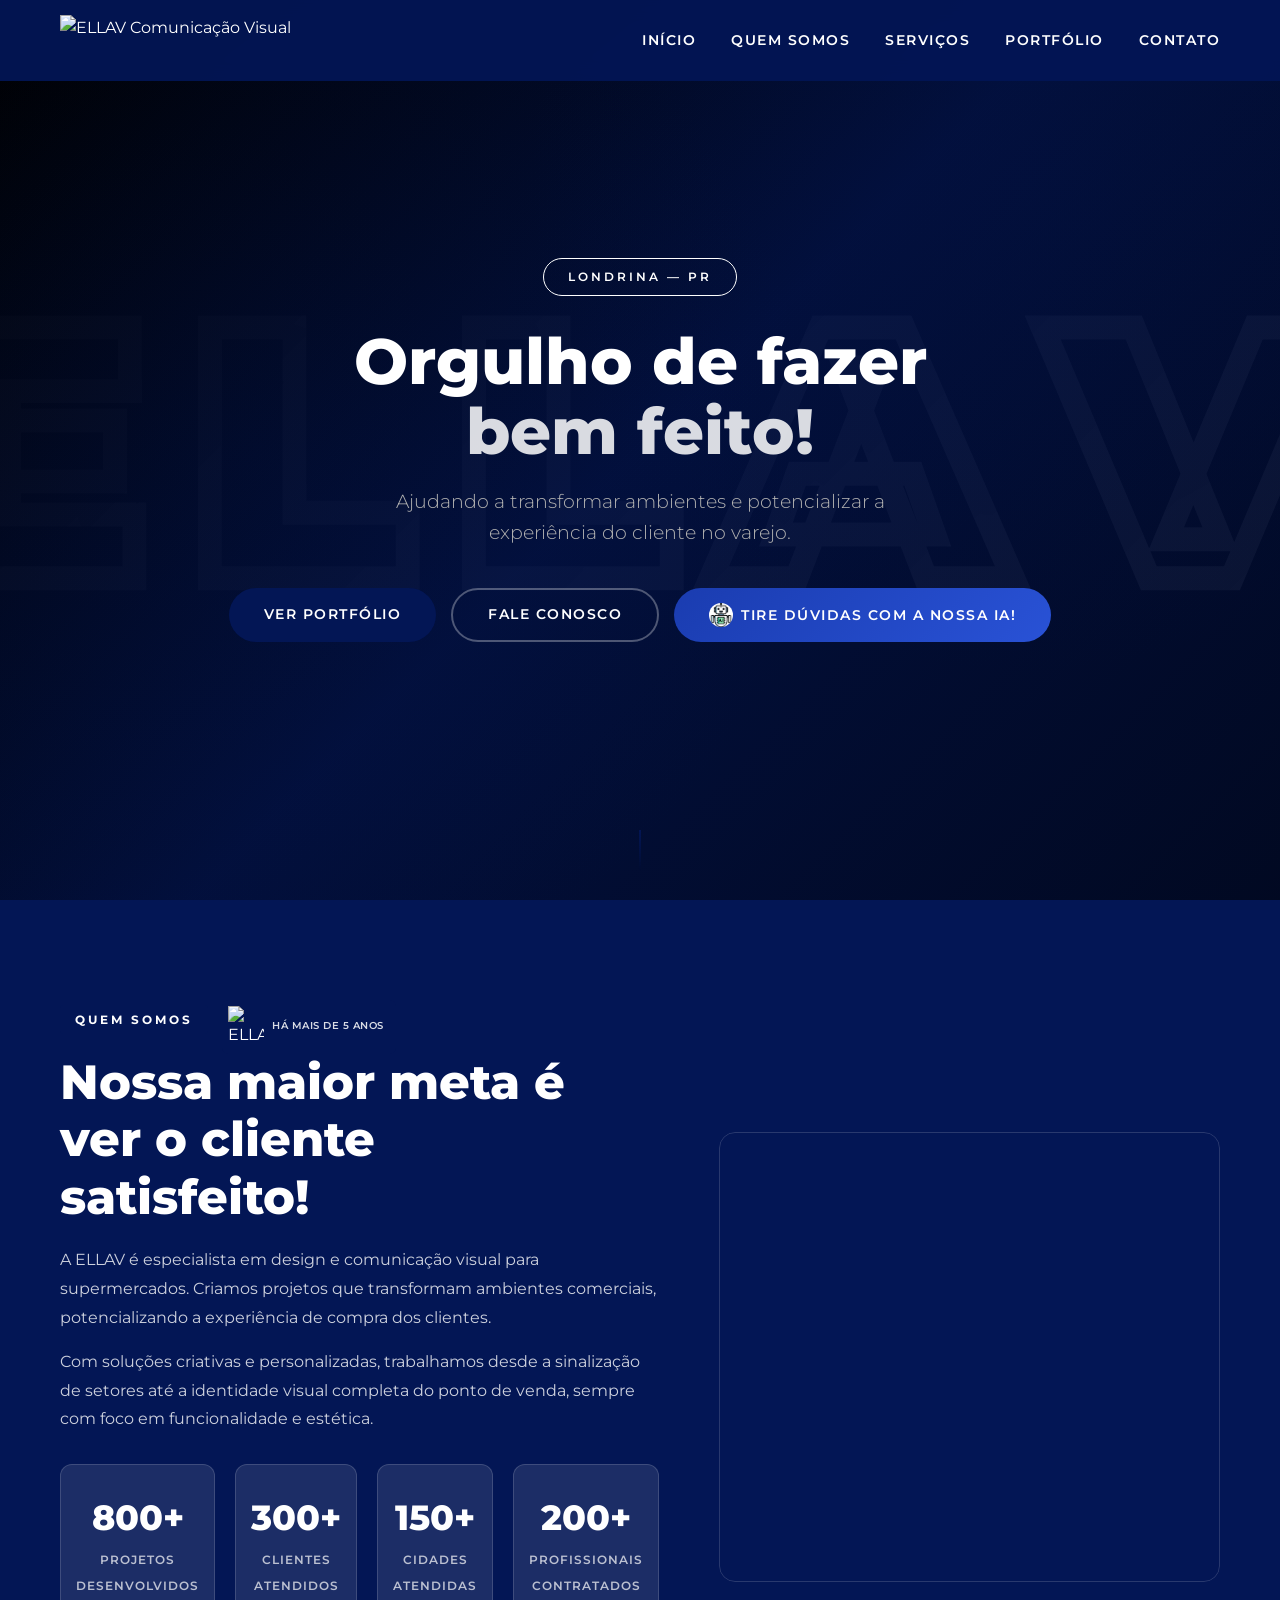
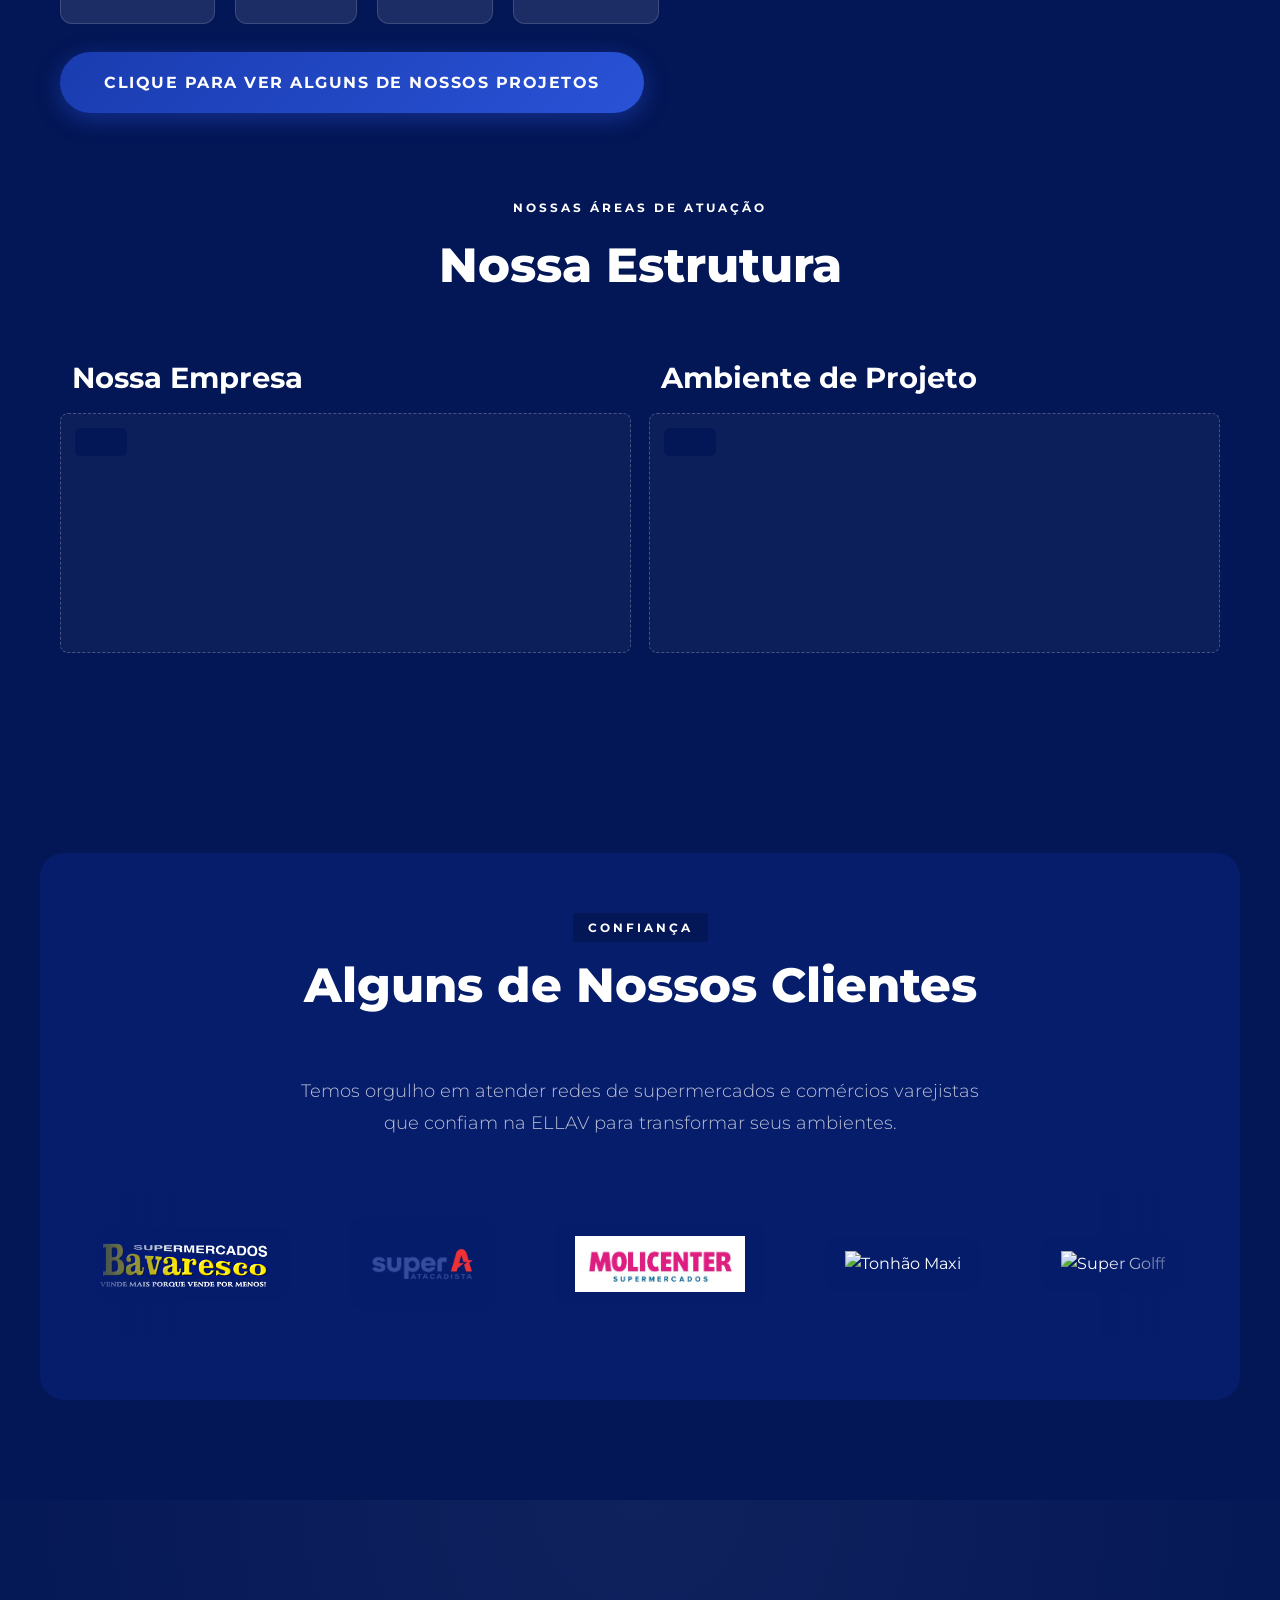
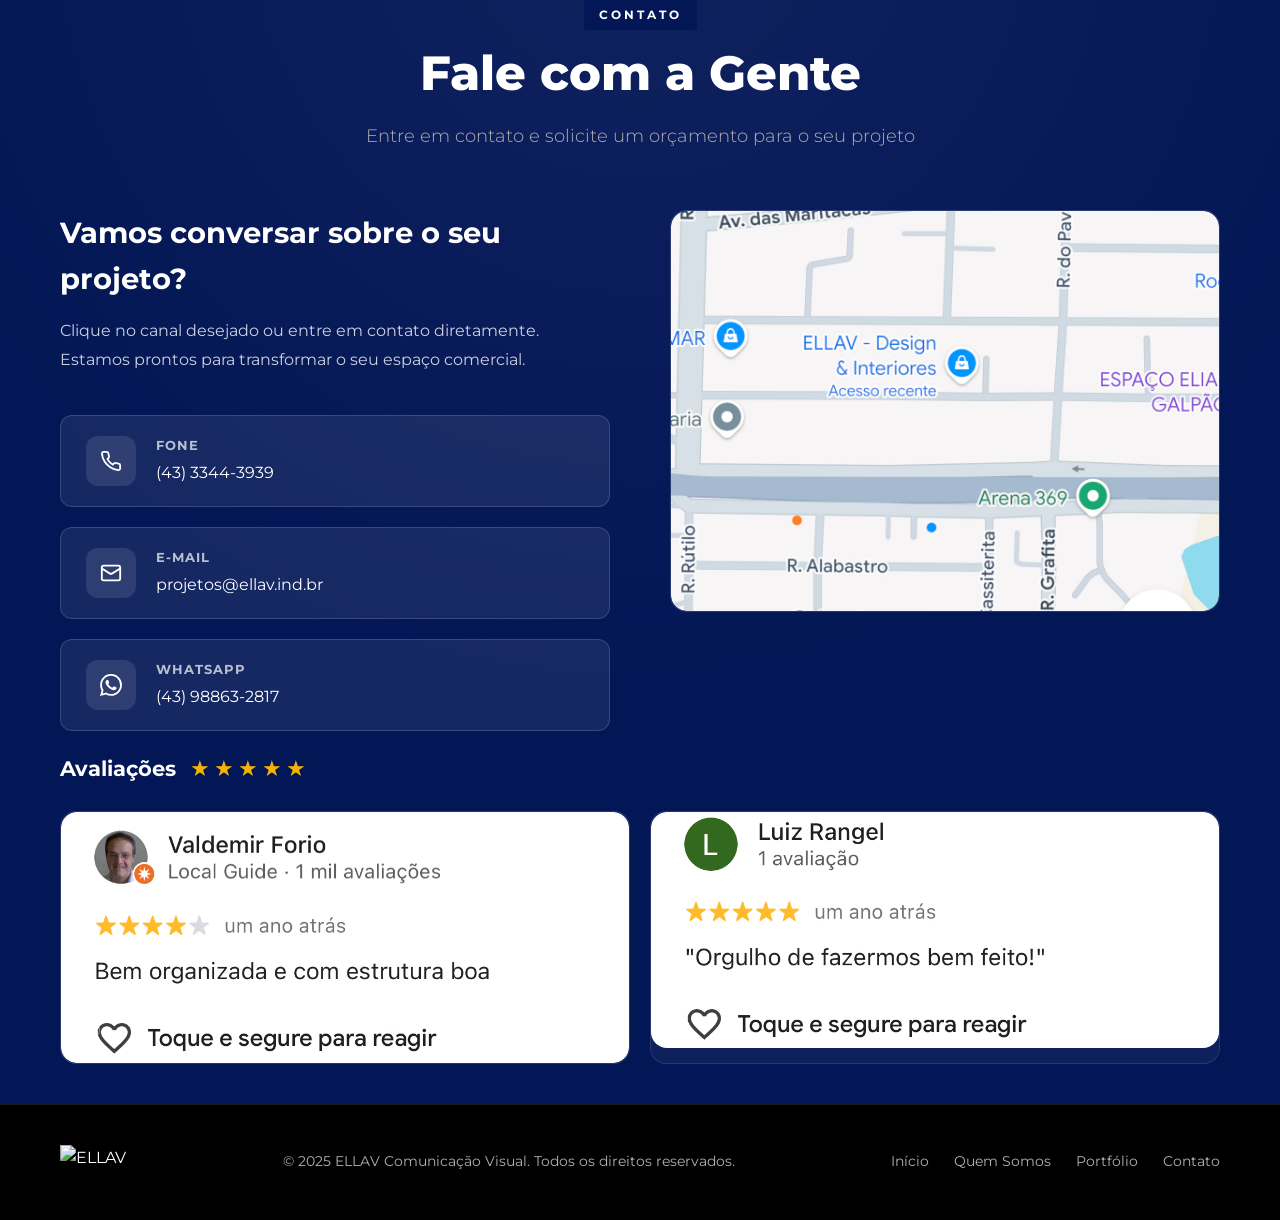
==== commit 78241e81: "Otimiza SEO, performance e acessibilidade do site - Adiciona meta tags Open Graph e Twitter Cards em" ====
--- a/index.html
+++ b/index.html
@@ -5,12 +5,27 @@
   <meta charset="UTF-8">
   <meta name="viewport" content="width=device-width, initial-scale=1.0">
   <meta name="description" content="ELLAV Comunicação Visual — Soluções criativas em design e comunicação visual para supermercados em Londrina-PR.">
+  <meta name="keywords" content="comunicação visual, supermercados, design, sinalização, Londrina, ELLAV">
+  <meta name="author" content="ELLAV Comunicação Visual">
+  <meta name="robots" content="index, follow">
+  <link rel="canonical" href="https://matheuseduardo04-dotcom.github.io/ellav/">
+  <meta property="og:type" content="website">
+  <meta property="og:title" content="ELLAV | Comunicação Visual para Supermercados">
+  <meta property="og:description" content="Soluções criativas em design e comunicação visual para supermercados em Londrina-PR.">
+  <meta property="og:image" content="https://static.wixstatic.com/media/fa3eb5_f84338ed26c94700b06e8f34a6003e89~mv2.png/v1/fill/w_516,h_166,al_c,q_85,usm_0.66_1.00_0.01,enc_avif,quality_auto/Logo%20Ellav%202024%20BRANCA.png">
+  <meta property="og:url" content="https://matheuseduardo04-dotcom.github.io/ellav/">
+  <meta name="twitter:card" content="summary_large_image">
+  <meta name="twitter:title" content="ELLAV | Comunicação Visual para Supermercados">
+  <meta name="twitter:description" content="Soluções criativas em design e comunicação visual para supermercados em Londrina-PR.">
   <title>ELLAV | Comunicação Visual para Supermercados</title>
 
-  <link rel="icon" href="https://static.wixstatic.com/media/fa3eb5_47d7f371b9f44c55b8378283761db01e%7Emv2.png/v1/fill/w_32%2Ch_32%2Clg_1%2Cusm_0.66_1.00_0.01/fa3eb5_47d7f371b9f44c55b8378283761db01e%7Emv2.png" type="image/png">
-  <link rel="apple-touch-icon" href="https://static.wixstatic.com/media/fa3eb5_47d7f371b9f44c55b8378283761db01e%7Emv2.png/v1/fill/w_180%2Ch_180%2Clg_1%2Cusm_0.66_1.00_0.01/fa3eb5_47d7f371b9f44c55b8378283761db01e%7Emv2.png" type="image/png">
+  <link rel="icon" href="assets/favicon.png" type="image/png">
+  <link rel="apple-touch-icon" href="assets/apple-touch-icon.png" type="image/png">
+  <link rel="preconnect" href="https://fonts.googleapis.com">
+  <link rel="preconnect" href="https://fonts.gstatic.com" crossorigin>
+  <link rel="stylesheet" href="https://fonts.googleapis.com/css2?family=Montserrat:wght@300;400;500;600;700;800;900&family=Playfair+Display:ital,wght@0,400;0,700;1,400&display=swap">
   <link rel="stylesheet" href="style.css">
-  
+
 </head>
 <body>
 
@@ -21,7 +36,7 @@
         <img src="https://static.wixstatic.com/media/fa3eb5_f84338ed26c94700b06e8f34a6003e89~mv2.png/v1/fill/w_516,h_166,al_c,q_85,usm_0.66_1.00_0.01,enc_avif,quality_auto/Logo%20Ellav%202024%20BRANCA.png" alt="ELLAV Comunicação Visual" loading="eager">
       </a>
 
-      <nav>
+      <nav aria-label="Navegação principal">
         <ul class="nav-list" id="navList">
           <li><a href="#inicio">Início</a></li>
           <li><a href="#sobre">Quem Somos</a></li>
@@ -39,6 +54,7 @@
     </div>
   </header>
 
+  <main>
   <!-- HERO -->
   <section class="hero" id="inicio">
     <div class="hero-bg"></div>
@@ -225,16 +241,11 @@
             </a>
           </div>
         </div>
-        <div class="contact-cta fade-in">
-          <div class="contact-card">
-            <h4>Solicite um Orçamento</h4>
-            <p>Envie uma mensagem pelo WhatsApp e receba um atendimento rápido e personalizado.</p>
-            <a href="https://wa.me/5543988632817?text=Olá!%20Gostaria%20de%20solicitar%20um%20orçamento%20para%20comunicação%20visual." target="_blank" rel="noopener" class="btn-whatsapp">
-              💬 Chamar no WhatsApp
+        <div class="contact-right fade-in">
+          <div class="contact-map">
+            <a href="https://maps.google.com/?q=ELLAV+Design+Interiores+Londrina+PR" target="_blank" rel="noopener">
+              <img src="assets/mapa-ellav.jpg" alt="Localização ELLAV em Londrina-PR" loading="lazy">
             </a>
-          </div>
-          <div class="contact-map">
-            <img src="assets/mapa-ellav.jpg" alt="Localização ELLAV em Londrina-PR" loading="lazy">
           </div>
         </div>
       </div>
@@ -258,6 +269,8 @@
       </div>
     </div>
   </section>
+
+  </main>
 
   <!-- FOOTER -->
   <footer class="footer">
@@ -266,7 +279,7 @@
         <div class="footer-logo">
           <img src="https://static.wixstatic.com/media/fa3eb5_f84338ed26c94700b06e8f34a6003e89~mv2.png/v1/fill/w_516,h_166,al_c,q_85,usm_0.66_1.00_0.01,enc_avif,quality_auto/Logo%20Ellav%202024%20BRANCA.png" alt="ELLAV">
         </div>
-        <p class="footer-copy">&copy; 2024 ELLAV Comunicação Visual. Todos os direitos reservados.</p>
+        <p class="footer-copy">&copy; 2025 ELLAV Comunicação Visual. Todos os direitos reservados.</p>
         <div class="footer-links">
           <a href="#inicio">Início</a>
           <a href="#sobre">Quem Somos</a>
--- a/style.css
+++ b/style.css
@@ -1,4 +1,3 @@
-@import url('https://fonts.googleapis.com/css2?family=Montserrat:wght@300;400;500;600;700;800;900&family=Playfair+Display:ital,wght@0,400;0,700;1,400&display=swap');
 
 *,
 *::before,
@@ -170,17 +169,6 @@
   padding: 0 20px;
 }
 
-.hero-logo {
-  margin-bottom: 35px;
-}
-
-.hero-logo img {
-  width: 60%;
-  max-width: 550px;
-  margin: 0 auto;
-  border-radius: 20px;
-}
-
 .hero-badge {
   display: inline-block;
   padding: 8px 24px;
@@ -435,27 +423,6 @@
   margin-top: 5px;
 }
 
-.about-image {
-  position: relative;
-  border-radius: 16px;
-  overflow: hidden;
-}
-
-.about-image img {
-  width: 100%;
-  height: 450px;
-  object-fit: cover;
-  border-radius: 16px;
-}
-
-.about-image::after {
-  content: '';
-  position: absolute;
-  inset: 0;
-  border-radius: 16px;
-  border: 1px solid rgba(255, 255, 255, 0.15);
-}
-
 .about-video {
   position: relative;
   border-radius: 16px;
@@ -546,64 +513,6 @@
 .services .section-label {
   background: var(--primary);
   color: var(--white);
-}
-
-/* ==================== PORTFÓLIO ==================== */
-.portfolio {
-  background: var(--primary-dark);
-}
-
-.portfolio-grid {
-  display: grid;
-  grid-template-columns: repeat(auto-fit, minmax(350px, 1fr));
-  gap: 20px;
-}
-
-.portfolio-item {
-  position: relative;
-  border-radius: 12px;
-  overflow: hidden;
-  aspect-ratio: 16/10;
-  cursor: pointer;
-}
-
-.portfolio-item img {
-  width: 100%;
-  height: 100%;
-  object-fit: cover;
-  transition: transform 0.5s ease;
-}
-
-.portfolio-overlay {
-  position: absolute;
-  inset: 0;
-  background: linear-gradient(to top, rgba(17, 17, 17, 0.9) 0%, transparent 60%);
-  display: flex;
-  flex-direction: column;
-  justify-content: flex-end;
-  padding: 25px;
-  opacity: 0;
-  transition: opacity var(--transition);
-}
-
-.portfolio-item:hover img {
-  transform: scale(1.08);
-}
-
-.portfolio-item:hover .portfolio-overlay {
-  opacity: 1;
-}
-
-.portfolio-overlay h4 {
-  font-size: 1.1rem;
-  font-weight: 700;
-  margin-bottom: 5px;
-}
-
-.portfolio-overlay span {
-  font-size: 0.85rem;
-  color: rgba(255, 255, 255, 0.7);
-  font-weight: 500;
 }
 
 /* ==================== CLIENTES ==================== */
@@ -1208,17 +1117,12 @@
     gap: 40px;
   }
 
-  .about-image,
   .about-video {
     order: -1;
   }
 
   .about-video video {
     height: 300px;
-  }
-
-  .portfolio-grid {
-    grid-template-columns: repeat(auto-fit, minmax(280px, 1fr));
   }
 }
 
@@ -1285,19 +1189,6 @@
 
   .section {
     padding: 60px 0;
-  }
-
-  .about-image img {
-    height: 280px;
-  }
-
-  .portfolio-grid {
-    grid-template-columns: 1fr;
-    gap: 14px;
-  }
-
-  .portfolio-item {
-    aspect-ratio: 16/8.5;
   }
 
   .services-grid {
@@ -1465,16 +1356,4 @@
     font-size: 1.25rem;
   }
 
-  .about-image img {
-    height: 220px;
-  }
-
-  .portfolio-item {
-    aspect-ratio: 16/8;
-  }
-
-  .portfolio-overlay {
-    padding: 18px;
-  }
-
-}
+}
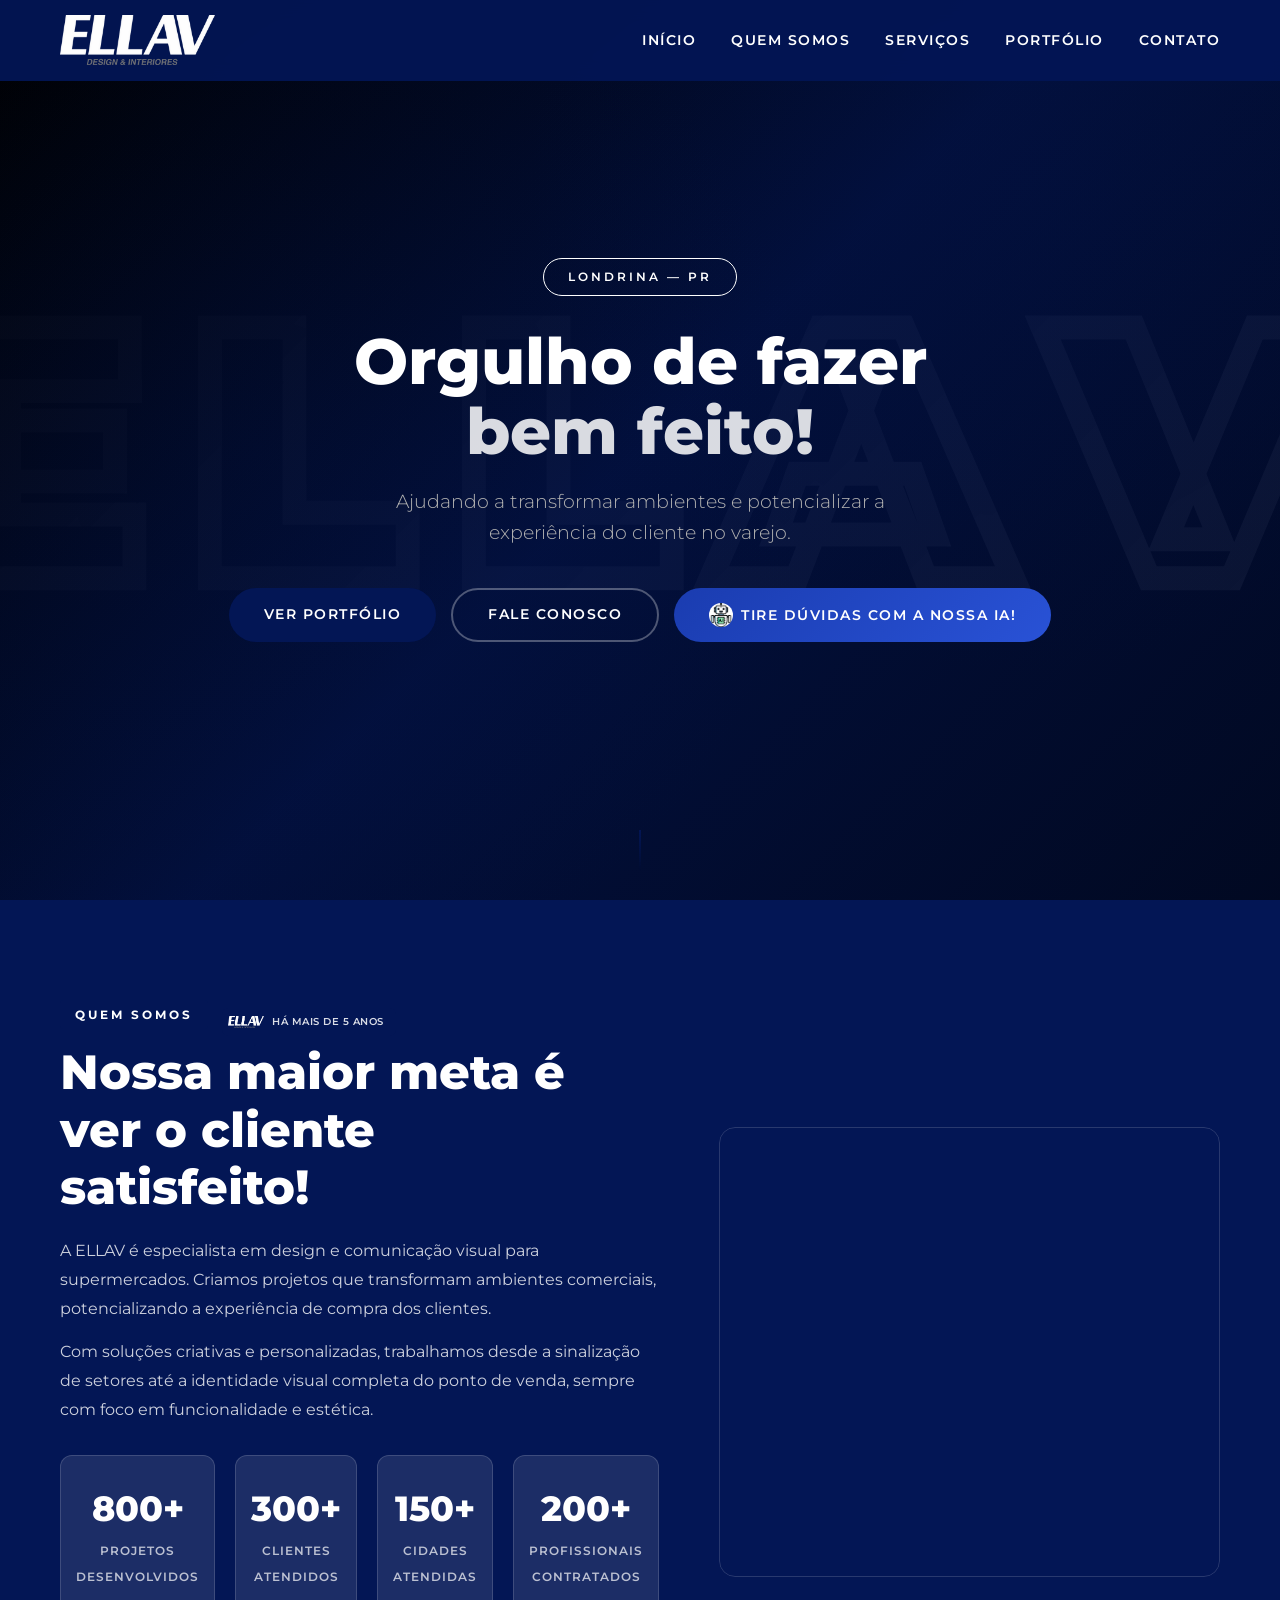
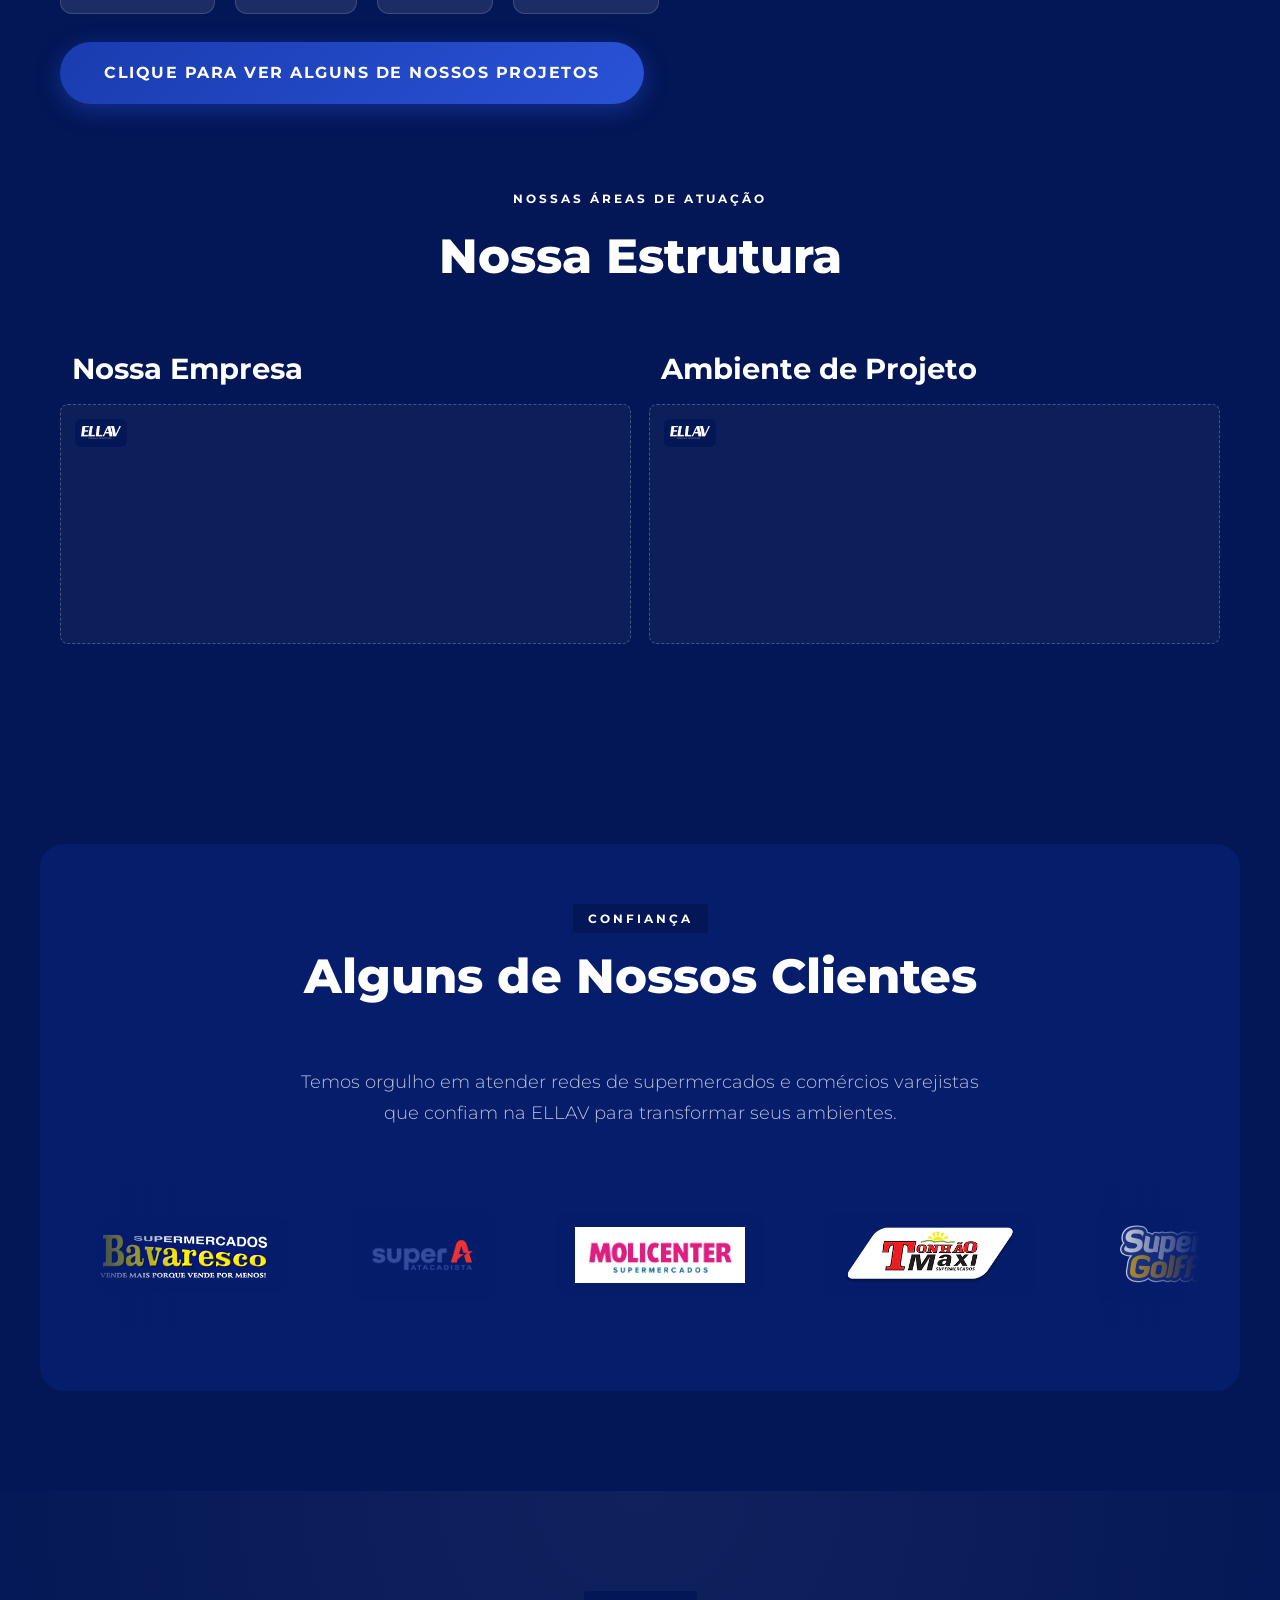
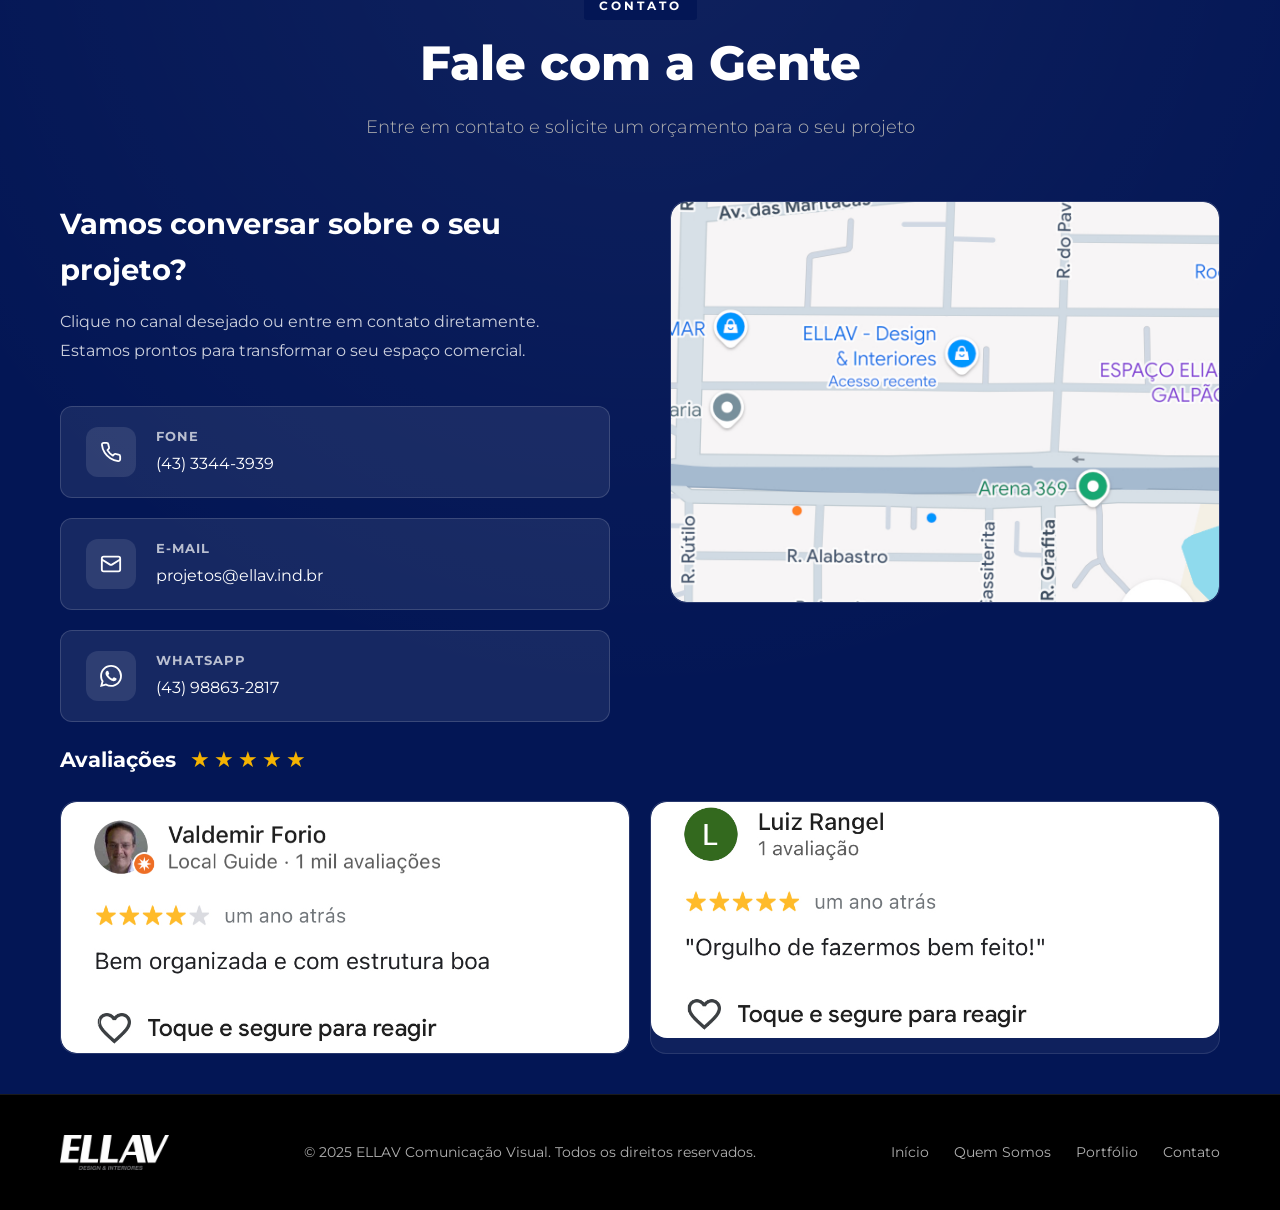
==== commit e4c6d564: "Baixa todos os assets externos para hospedagem local Logos de clientes, vídeo e logo ELLAV agora são" ====
--- a/index.html
+++ b/index.html
@@ -8,12 +8,12 @@
   <meta name="keywords" content="comunicação visual, supermercados, design, sinalização, Londrina, ELLAV">
   <meta name="author" content="ELLAV Comunicação Visual">
   <meta name="robots" content="index, follow">
-  <link rel="canonical" href="https://matheuseduardo04-dotcom.github.io/ellav/">
+  <link rel="canonical" href="https://ellav.ind.br/">
   <meta property="og:type" content="website">
   <meta property="og:title" content="ELLAV | Comunicação Visual para Supermercados">
   <meta property="og:description" content="Soluções criativas em design e comunicação visual para supermercados em Londrina-PR.">
-  <meta property="og:image" content="https://static.wixstatic.com/media/fa3eb5_f84338ed26c94700b06e8f34a6003e89~mv2.png/v1/fill/w_516,h_166,al_c,q_85,usm_0.66_1.00_0.01,enc_avif,quality_auto/Logo%20Ellav%202024%20BRANCA.png">
-  <meta property="og:url" content="https://matheuseduardo04-dotcom.github.io/ellav/">
+  <meta property="og:image" content="assets/logo-ellav-branca.png">
+  <meta property="og:url" content="https://ellav.ind.br/">
   <meta name="twitter:card" content="summary_large_image">
   <meta name="twitter:title" content="ELLAV | Comunicação Visual para Supermercados">
   <meta name="twitter:description" content="Soluções criativas em design e comunicação visual para supermercados em Londrina-PR.">
@@ -33,7 +33,7 @@
   <header class="header" id="header">
     <div class="header-content">
       <a href="#inicio" class="logo">
-        <img src="https://static.wixstatic.com/media/fa3eb5_f84338ed26c94700b06e8f34a6003e89~mv2.png/v1/fill/w_516,h_166,al_c,q_85,usm_0.66_1.00_0.01,enc_avif,quality_auto/Logo%20Ellav%202024%20BRANCA.png" alt="ELLAV Comunicação Visual" loading="eager">
+        <img src="assets/logo-ellav-branca.png" alt="ELLAV Comunicação Visual" loading="eager">
       </a>
 
       <nav aria-label="Navegação principal">
@@ -91,7 +91,7 @@
           <div class="about-label-row">
             <span class="section-label">Quem Somos</span>
             <div class="about-badge">
-              <img src="https://static.wixstatic.com/media/fa3eb5_f84338ed26c94700b06e8f34a6003e89~mv2.png/v1/fill/w_516,h_166,al_c,q_85,usm_0.66_1.00_0.01,enc_avif,quality_auto/Logo%20Ellav%202024%20BRANCA.png" alt="ELLAV">
+              <img src="assets/logo-ellav-branca.png" alt="ELLAV">
               <span>Há mais de 5 anos</span>
             </div>
           </div>
@@ -120,8 +120,8 @@
         </div>
         <div class="about-video fade-in">
           <video id="aboutVideo" autoplay muted playsinline preload="auto"
-            poster="https://static.wixstatic.com/media/fa3eb5_aaee9fe5f784429cba619d6d1491b35a/980w_552h.jpg"
-            src="https://video.wixstatic.com/video/fa3eb5_aaee9fe5f784429cba619d6d1491b35a/720p/mp4/file.mp4">
+            poster="assets/video-poster.jpg"
+            src="assets/video-ellav.mp4">
           </video>
         </div>
       </div>
@@ -140,7 +140,7 @@
           <h3>Nossa Empresa</h3>
           <div class="service-photo-card" aria-label="Espaço reservado para foto da nossa empresa">
             <span class="service-badge">
-              <img src="https://static.wixstatic.com/media/fa3eb5_f84338ed26c94700b06e8f34a6003e89~mv2.png/v1/fill/w_516,h_166,al_c,q_85,usm_0.66_1.00_0.01,enc_avif,quality_auto/Logo%20Ellav%202024%20BRANCA.png" alt="">
+              <img src="assets/logo-ellav-branca.png" alt="">
             </span>
           </div>
         </div>
@@ -148,7 +148,7 @@
           <h3>Ambiente de Projeto</h3>
           <div class="service-photo-card" aria-label="Espaço reservado para foto do ambiente de projeto">
             <span class="service-badge">
-              <img src="https://static.wixstatic.com/media/fa3eb5_f84338ed26c94700b06e8f34a6003e89~mv2.png/v1/fill/w_516,h_166,al_c,q_85,usm_0.66_1.00_0.01,enc_avif,quality_auto/Logo%20Ellav%202024%20BRANCA.png" alt="">
+              <img src="assets/logo-ellav-branca.png" alt="">
             </span>
           </div>
         </div>
@@ -172,14 +172,14 @@
             <div class="client-logo"><img src="assets/logo-bavaresco.png" alt="Supermercados Bavaresco"></div>
             <div class="client-logo"><img src="assets/logo-supera.png" alt="Super A Atacadista"></div>
             <div class="client-logo"><img src="assets/logo-molicenter.jpg" alt="Molicenter Supermercados"></div>
-            <div class="client-logo"><img src="https://static.wixstatic.com/media/fa307f_77ea24bfa25746c5b202eeb71da7559a~mv2.png/v1/fill/w_307%2Ch_102%2Cal_c%2Cq_85%2Cusm_0.66_1.00_0.01%2Cenc_avif%2Cquality_auto/logo_cabe%C3%A7alho.png" alt="Tonhão Maxi"></div>
-            <div class="client-logo"><img src="https://www.supergolff.com.br/site/views/assets/_images/logo.svg" alt="Super Golff"></div>
-            <div class="client-logo"><img src="https://www.boxatacadista.com/storage/imagens/2/logo/c7VVsqOMF5Umnn1YhPCDeJ7ClD9ufVvnZAIug0tu.png" alt="Box Atacadista"></div>
-            <div class="client-logo"><img src="https://d21wiczbqxib04.cloudfront.net/w7xTmiOpvPHTXK0x-23smusG5qg=/600x0/smart/https://osuper-ecommerce-condor.s3.sa-east-1.amazonaws.com/0128b0a3-logoredecondor.png" alt="Condor"></div>
-            <div class="client-logo"><img src="https://www.jacomar.com.br/img/loja-padrao-logo-1593703309.jpg" alt="Jacomar"></div>
-            <div class="client-logo"><img src="https://assets.zyrosite.com/YleL1Kn2gOuWkgML/png-branca-YrDLj5zQB3uZrWn0.png" alt="Grupo Intelect"></div>
-            <div class="client-logo client-logo-dark"><img src="https://is1-ssl.mzstatic.com/image/thumb/Purple211/v4/b1/53/97/b1539790-17a2-b59c-0081-df723fb6a0fa/AppIcon-0-0-1x_U007ephone-0-1-85-220.png/512x512bb.png" alt="Viscardi"></div>
-            <div class="client-logo client-logo-dark"><img src="https://images.seeklogo.com/logo-png/33/1/verona-supermercados-logo-png_seeklogo-337996.png" alt="Verona Supermercados"></div>
+            <div class="client-logo"><img src="assets/logo-tonhao.png" alt="Tonhão Maxi"></div>
+            <div class="client-logo"><img src="assets/logo-supergolff.svg" alt="Super Golff"></div>
+            <div class="client-logo"><img src="assets/logo-box.png" alt="Box Atacadista"></div>
+            <div class="client-logo"><img src="assets/logo-condor.png" alt="Condor"></div>
+            <div class="client-logo"><img src="assets/logo-jacomar.png" alt="Jacomar"></div>
+            <div class="client-logo"><img src="assets/logo-intelect.png" alt="Grupo Intelect"></div>
+            <div class="client-logo client-logo-dark"><img src="assets/logo-viscardi.png" alt="Viscardi"></div>
+            <div class="client-logo client-logo-dark"><img src="assets/logo-verona.png" alt="Verona Supermercados"></div>
             <div class="client-logo"><img src="assets/logo-muffato.jpg" alt="Super Muffato"></div>
             <div class="client-logo"><img src="assets/logo-saviski.png" alt="Supermercado Saviski"></div>
             <div class="client-logo"><img src="assets/logo-angeloni.png" alt="Angeloni"></div>
@@ -188,14 +188,14 @@
             <div class="client-logo"><img src="assets/logo-bavaresco.png" alt=""></div>
             <div class="client-logo"><img src="assets/logo-supera.png" alt=""></div>
             <div class="client-logo"><img src="assets/logo-molicenter.jpg" alt=""></div>
-            <div class="client-logo"><img src="https://static.wixstatic.com/media/fa307f_77ea24bfa25746c5b202eeb71da7559a~mv2.png/v1/fill/w_307%2Ch_102%2Cal_c%2Cq_85%2Cusm_0.66_1.00_0.01%2Cenc_avif%2Cquality_auto/logo_cabe%C3%A7alho.png" alt=""></div>
-            <div class="client-logo"><img src="https://www.supergolff.com.br/site/views/assets/_images/logo.svg" alt=""></div>
-            <div class="client-logo"><img src="https://www.boxatacadista.com/storage/imagens/2/logo/c7VVsqOMF5Umnn1YhPCDeJ7ClD9ufVvnZAIug0tu.png" alt=""></div>
-            <div class="client-logo"><img src="https://d21wiczbqxib04.cloudfront.net/w7xTmiOpvPHTXK0x-23smusG5qg=/600x0/smart/https://osuper-ecommerce-condor.s3.sa-east-1.amazonaws.com/0128b0a3-logoredecondor.png" alt=""></div>
-            <div class="client-logo"><img src="https://www.jacomar.com.br/img/loja-padrao-logo-1593703309.jpg" alt=""></div>
-            <div class="client-logo"><img src="https://assets.zyrosite.com/YleL1Kn2gOuWkgML/png-branca-YrDLj5zQB3uZrWn0.png" alt=""></div>
-            <div class="client-logo client-logo-dark"><img src="https://is1-ssl.mzstatic.com/image/thumb/Purple211/v4/b1/53/97/b1539790-17a2-b59c-0081-df723fb6a0fa/AppIcon-0-0-1x_U007ephone-0-1-85-220.png/512x512bb.png" alt=""></div>
-            <div class="client-logo client-logo-dark"><img src="https://images.seeklogo.com/logo-png/33/1/verona-supermercados-logo-png_seeklogo-337996.png" alt=""></div>
+            <div class="client-logo"><img src="assets/logo-tonhao.png" alt=""></div>
+            <div class="client-logo"><img src="assets/logo-supergolff.svg" alt=""></div>
+            <div class="client-logo"><img src="assets/logo-box.png" alt=""></div>
+            <div class="client-logo"><img src="assets/logo-condor.png" alt=""></div>
+            <div class="client-logo"><img src="assets/logo-jacomar.png" alt=""></div>
+            <div class="client-logo"><img src="assets/logo-intelect.png" alt=""></div>
+            <div class="client-logo client-logo-dark"><img src="assets/logo-viscardi.png" alt=""></div>
+            <div class="client-logo client-logo-dark"><img src="assets/logo-verona.png" alt=""></div>
             <div class="client-logo"><img src="assets/logo-muffato.jpg" alt=""></div>
             <div class="client-logo"><img src="assets/logo-saviski.png" alt=""></div>
             <div class="client-logo"><img src="assets/logo-angeloni.png" alt=""></div>
@@ -277,7 +277,7 @@
     <div class="container">
       <div class="footer-content">
         <div class="footer-logo">
-          <img src="https://static.wixstatic.com/media/fa3eb5_f84338ed26c94700b06e8f34a6003e89~mv2.png/v1/fill/w_516,h_166,al_c,q_85,usm_0.66_1.00_0.01,enc_avif,quality_auto/Logo%20Ellav%202024%20BRANCA.png" alt="ELLAV">
+          <img src="assets/logo-ellav-branca.png" alt="ELLAV">
         </div>
         <p class="footer-copy">&copy; 2025 ELLAV Comunicação Visual. Todos os direitos reservados.</p>
         <div class="footer-links">
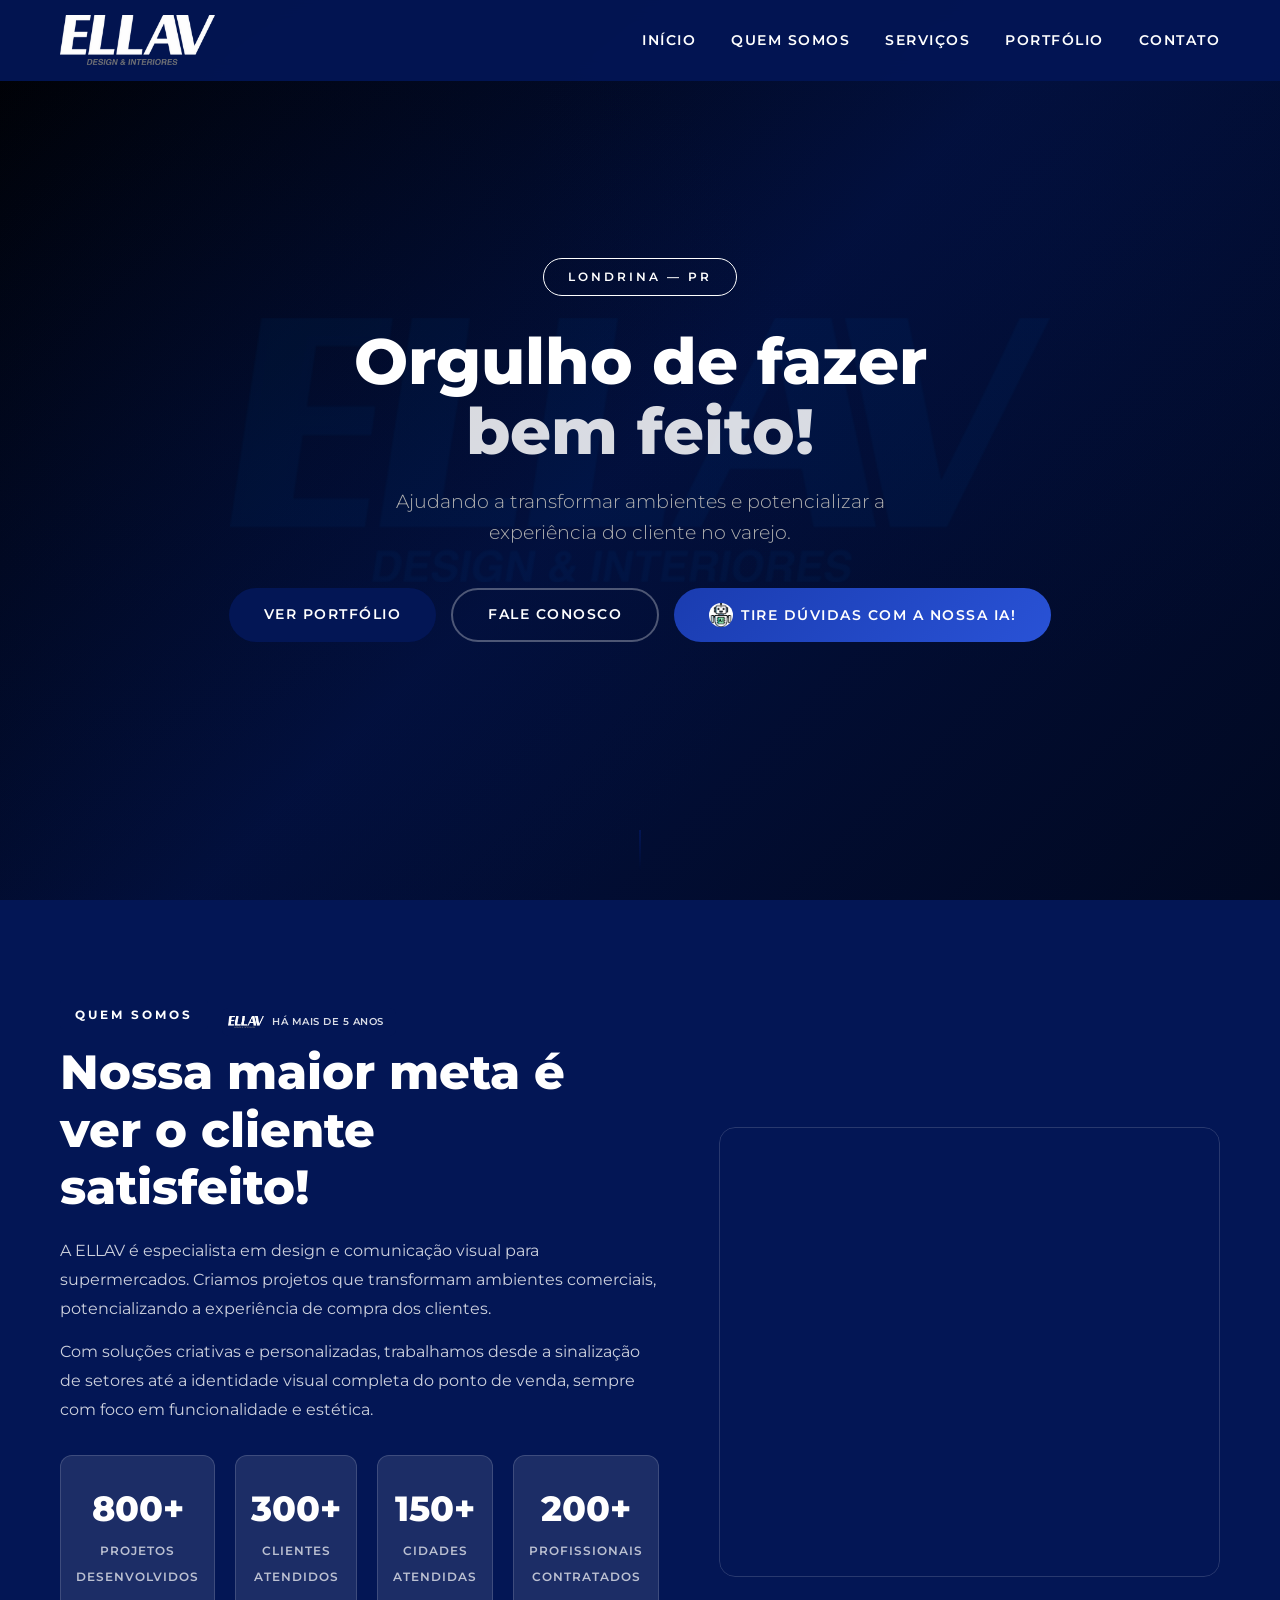
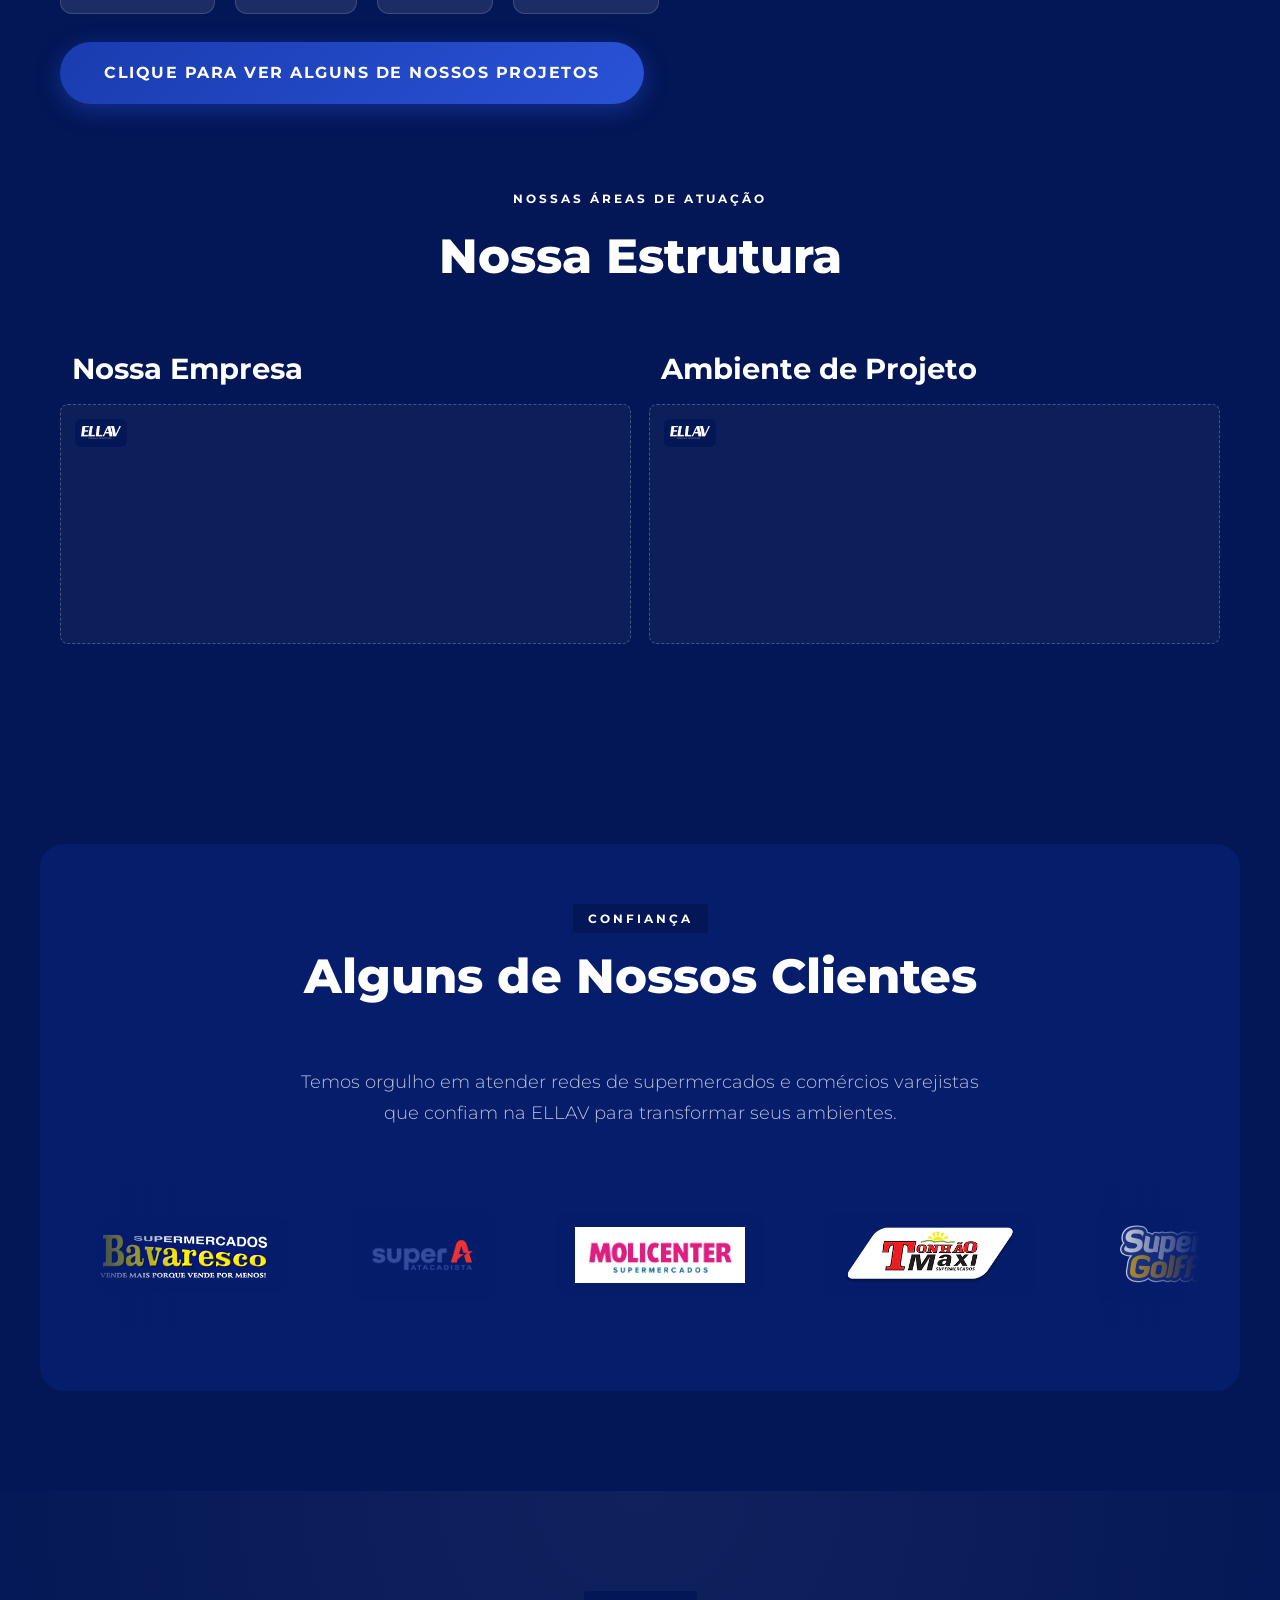
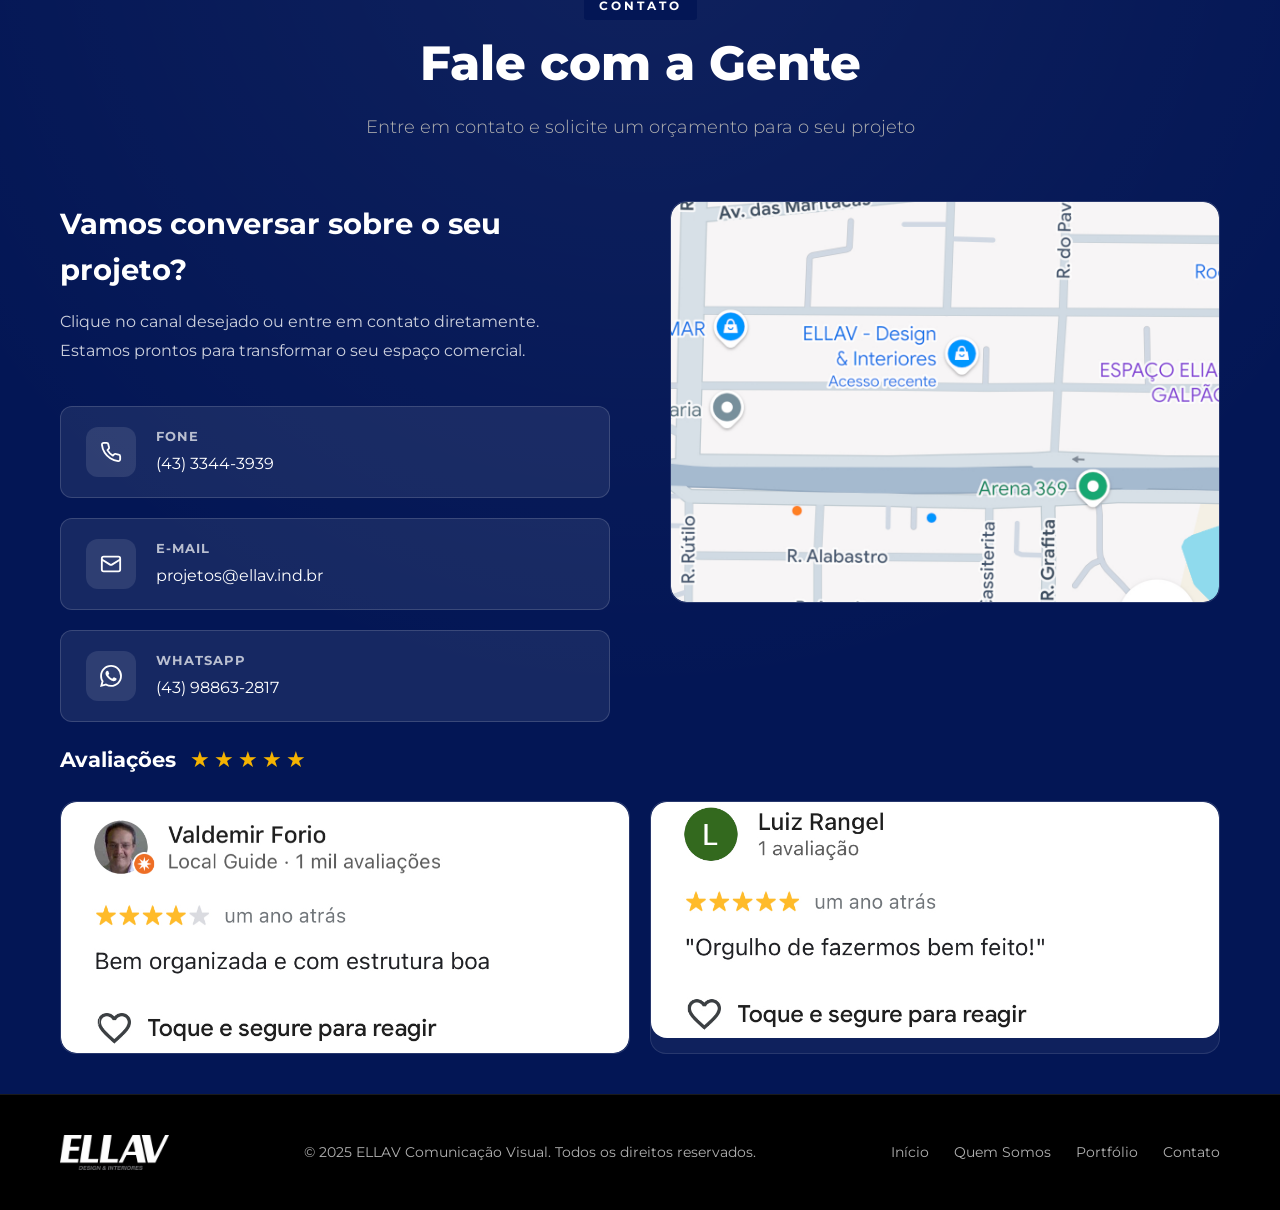
==== commit 2a46af08: "Adiciona pagina 404" ====
--- a/index.html
+++ b/index.html
@@ -60,7 +60,7 @@
     <div class="hero-bg"></div>
 
     <!-- Marca d'água ELLAV -->
-    <span class="ellav-watermark" aria-hidden="true"><span>E</span><span>L</span><span>L</span><span>A</span><span>V</span></span>
+    <span class="ellav-watermark" aria-hidden="true"></span>
 
     <div class="hero-content">
       <span class="hero-badge">Londrina — PR</span>
--- a/style.css
+++ b/style.css
@@ -1164,10 +1164,21 @@
   }
 
   .ellav-watermark {
-    font-size: clamp(6rem, 22vw, 12rem);
-    -webkit-text-stroke: 12px rgba(255, 255, 255, 0.08);
-    text-stroke: 12px rgba(255, 255, 255, 0.08);
-    letter-spacing: 0.06em;
+    width: min(86vw, 560px);
+    opacity: 0.04;
+  }
+
+  .hero-buttons {
+    flex-direction: column;
+    align-items: center;
+    gap: 10px;
+  }
+
+  .hero-buttons .btn {
+    width: 280px;
+    justify-content: center;
+    padding: 12px 20px;
+    font-size: 0.75rem;
   }
 
   .hero h1 {
@@ -1229,46 +1240,26 @@
 
 /* ==================== HERO WATERMARK (ELLAV de fundo) ==================== */
 .ellav-watermark {
-  font-family: Impact, 'Arial Black', 'Montserrat', sans-serif;
-  font-weight: 900;
-  font-size: clamp(12rem, 28vw, 32rem);
-  letter-spacing: 0.12em;
-  text-transform: uppercase;
-  white-space: nowrap;
-  color: transparent;
-  -webkit-text-fill-color: transparent;
-  -webkit-text-stroke: 24px rgba(255, 255, 255, 0.08);
-  text-stroke: 24px rgba(255, 255, 255, 0.08);
+  display: block;
+  width: min(76vw, 820px);
+  aspect-ratio: 516 / 166;
+  background: #008bfe;
+  -webkit-mask-image: url("assets/logo-ellav-branca.png");
+  mask-image: url("assets/logo-ellav-branca.png");
+  -webkit-mask-repeat: no-repeat;
+  mask-repeat: no-repeat;
+  -webkit-mask-position: center;
+  mask-position: center;
+  -webkit-mask-size: contain;
+  mask-size: contain;
+  opacity: 0.045;
   position: absolute;
   top: 50%;
   left: 50%;
   transform: translate(-50%, -50%);
-  z-index: 0;
+  z-index: 1;
   pointer-events: none;
   user-select: none;
-}
-
-.ellav-watermark span {
-  display: inline-block;
-  opacity: 0;
-  animation: watermarkLetter 0.5s ease forwards;
-}
-
-.ellav-watermark span:nth-child(1) { animation-delay: 0.3s; }
-.ellav-watermark span:nth-child(2) { animation-delay: 0.55s; }
-.ellav-watermark span:nth-child(3) { animation-delay: 0.8s; }
-.ellav-watermark span:nth-child(4) { animation-delay: 1.05s; }
-.ellav-watermark span:nth-child(5) { animation-delay: 1.3s; }
-
-@keyframes watermarkLetter {
-  from {
-    opacity: 0;
-    transform: translateY(0.08em);
-  }
-  to {
-    opacity: 1;
-    transform: translateY(0);
-  }
 }
 
 /* PÁGINA DE PROJETOS */
@@ -1323,10 +1314,14 @@
 
 @media (max-width: 480px) {
   .ellav-watermark {
-    font-size: clamp(4.5rem, 20vw, 6rem);
-    -webkit-text-stroke: 8px rgba(255, 255, 255, 0.08);
-    text-stroke: 8px rgba(255, 255, 255, 0.08);
-    letter-spacing: 0.04em;
+    width: min(90vw, 340px);
+    opacity: 0.04;
+  }
+
+  .hero-buttons .btn {
+    width: 240px;
+    padding: 11px 16px;
+    font-size: 0.7rem;
   }
 
   .clients-marquee {
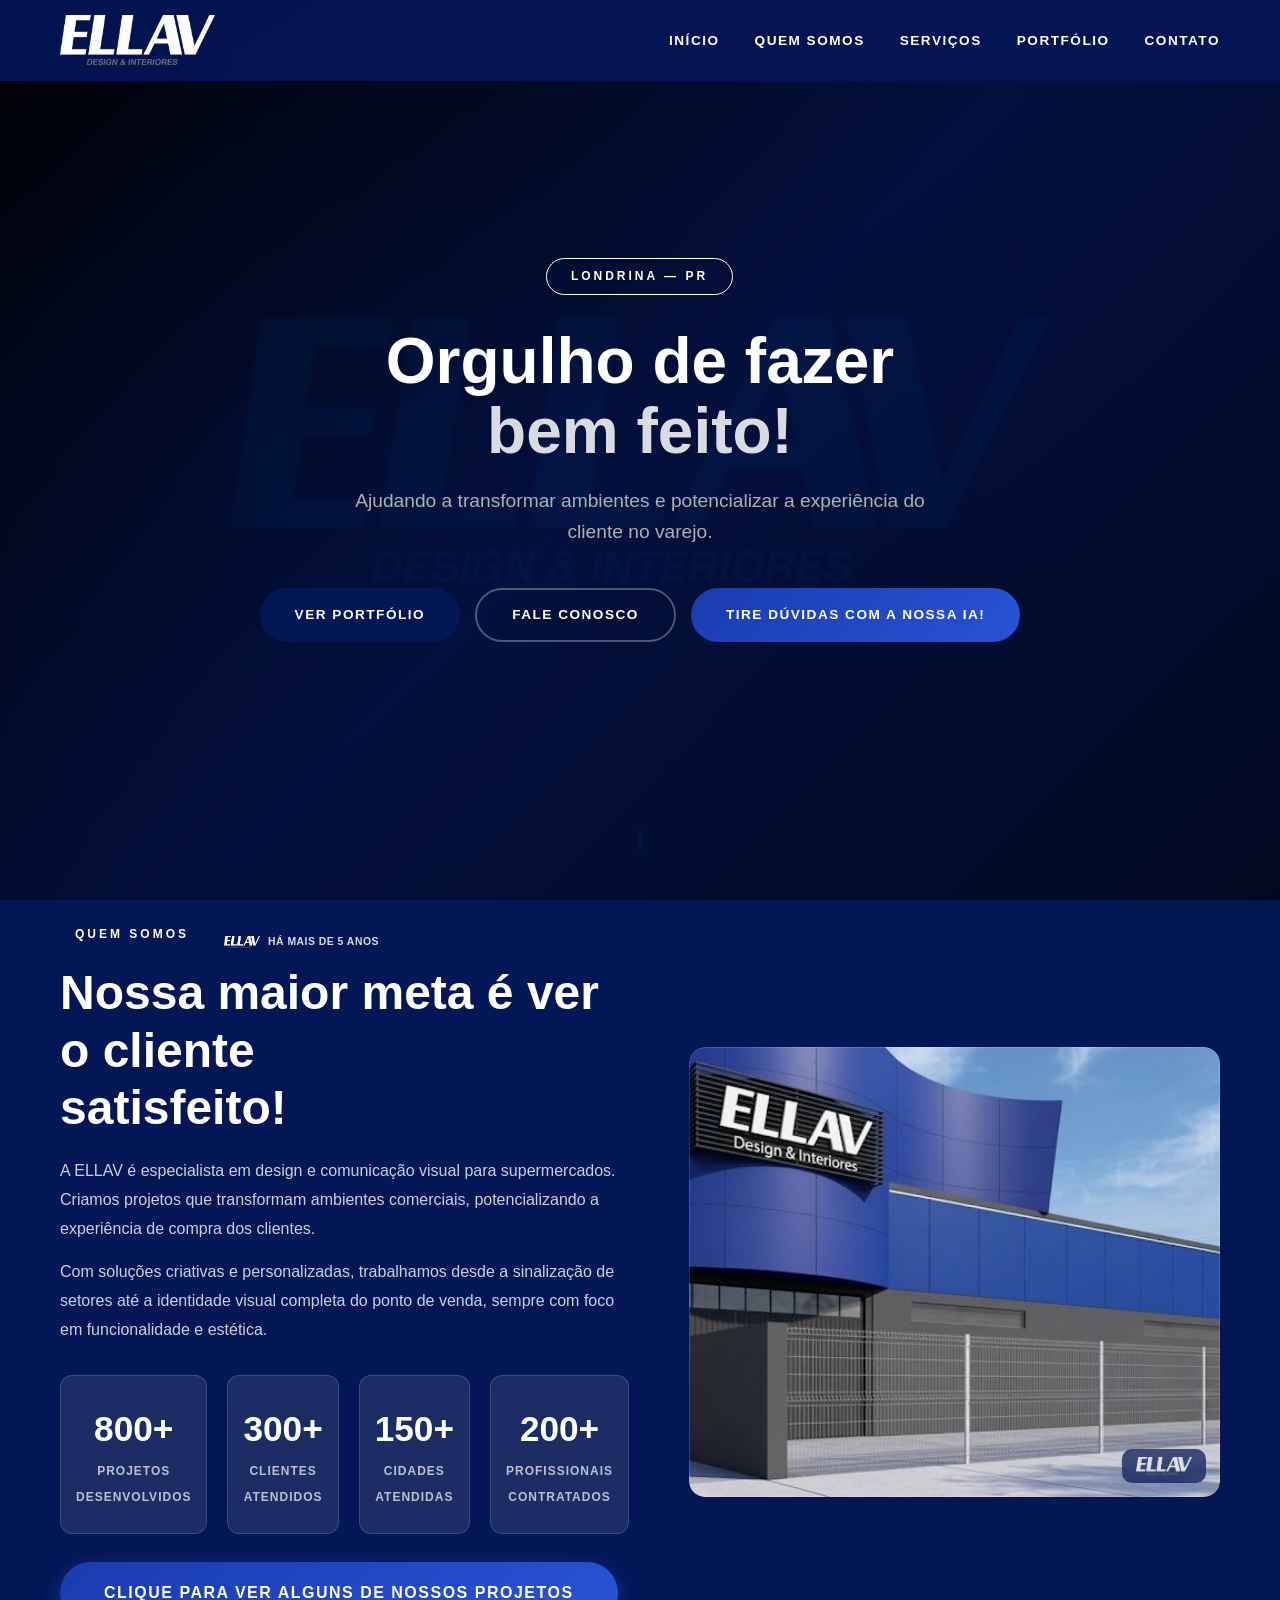
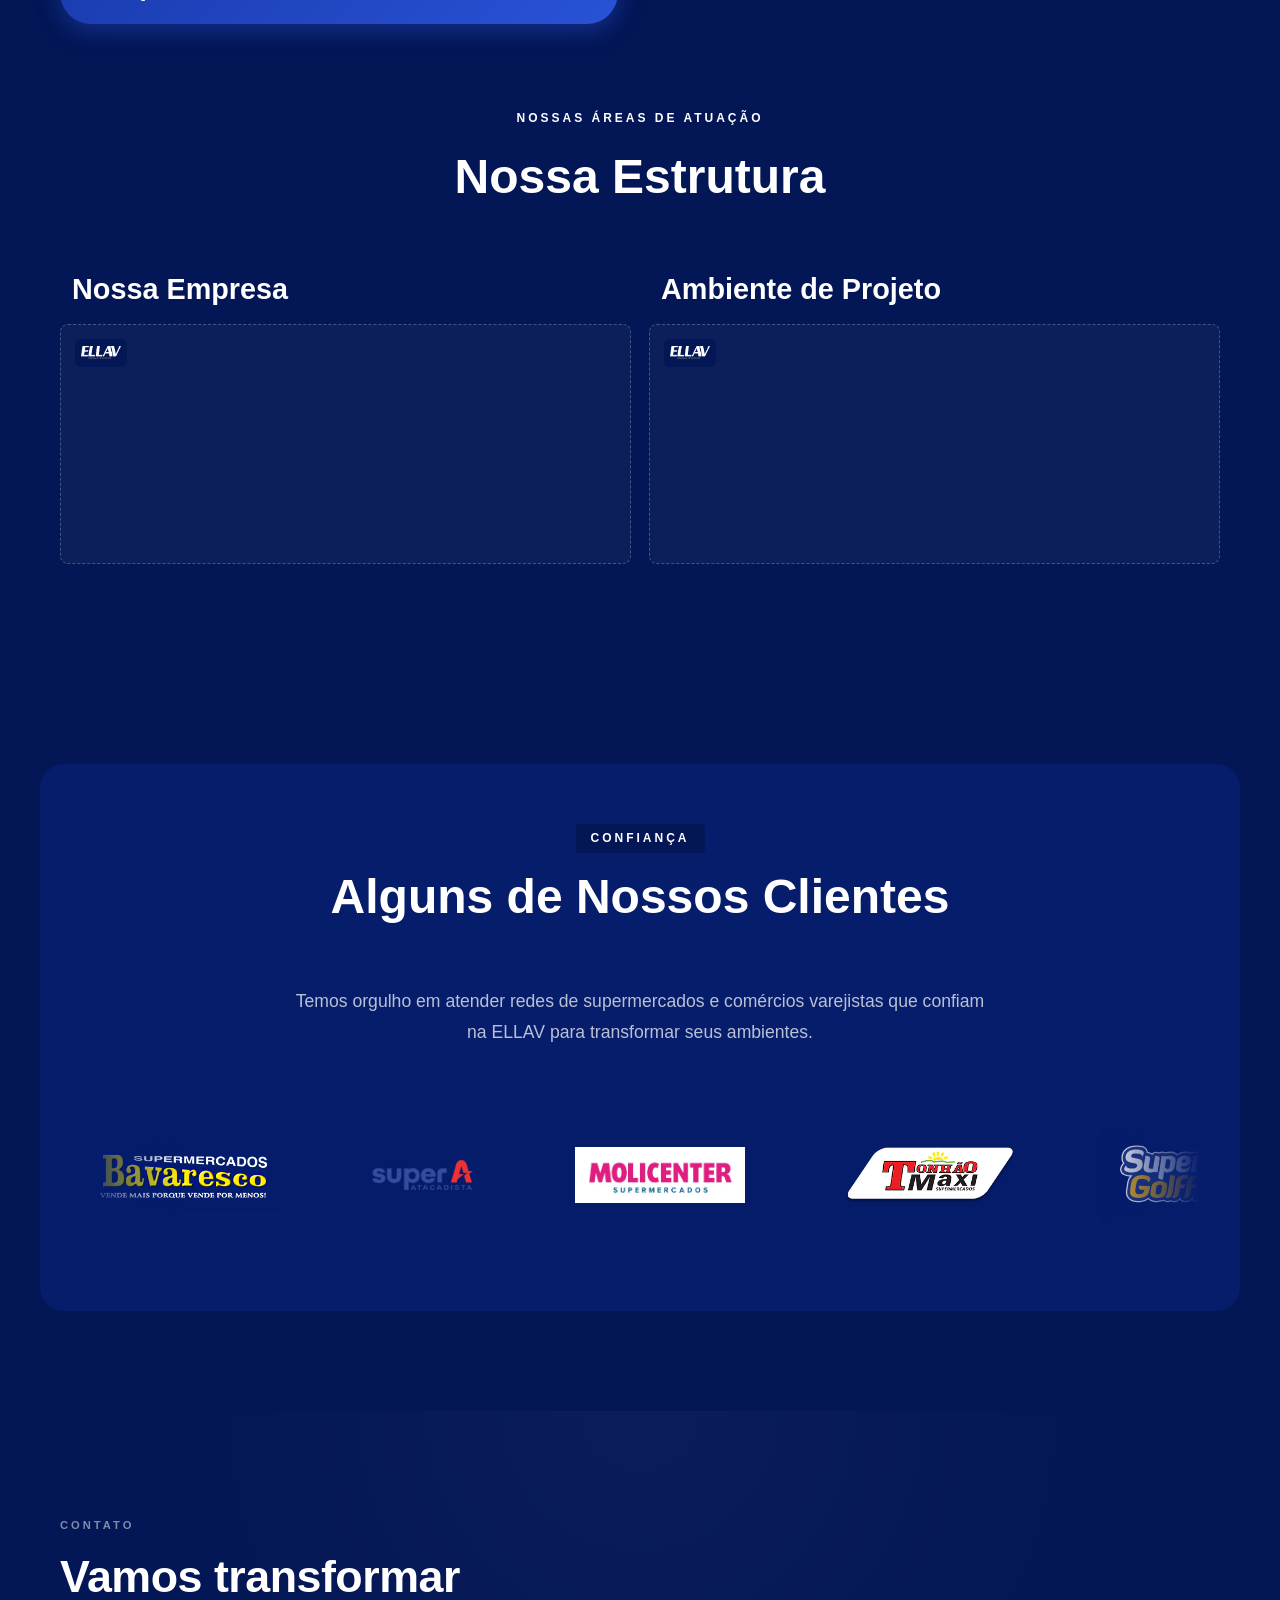
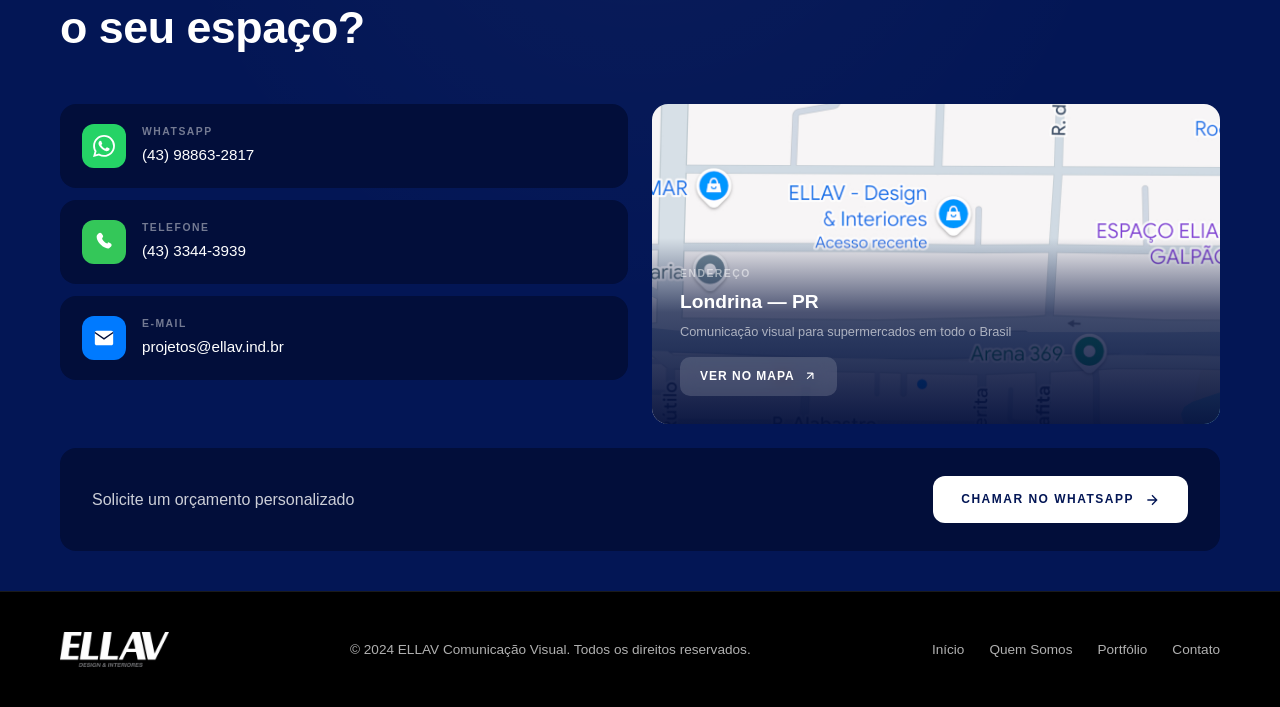
==== commit 0857f712: "Refatora seção Contato, internaliza assets e ajustes mobile - Seção Contato reconstruída: cards arre" ====
--- a/index.html
+++ b/index.html
@@ -5,27 +5,12 @@
   <meta charset="UTF-8">
   <meta name="viewport" content="width=device-width, initial-scale=1.0">
   <meta name="description" content="ELLAV Comunicação Visual — Soluções criativas em design e comunicação visual para supermercados em Londrina-PR.">
-  <meta name="keywords" content="comunicação visual, supermercados, design, sinalização, Londrina, ELLAV">
-  <meta name="author" content="ELLAV Comunicação Visual">
-  <meta name="robots" content="index, follow">
-  <link rel="canonical" href="https://ellav.ind.br/">
-  <meta property="og:type" content="website">
-  <meta property="og:title" content="ELLAV | Comunicação Visual para Supermercados">
-  <meta property="og:description" content="Soluções criativas em design e comunicação visual para supermercados em Londrina-PR.">
-  <meta property="og:image" content="assets/logo-ellav-branca.png">
-  <meta property="og:url" content="https://ellav.ind.br/">
-  <meta name="twitter:card" content="summary_large_image">
-  <meta name="twitter:title" content="ELLAV | Comunicação Visual para Supermercados">
-  <meta name="twitter:description" content="Soluções criativas em design e comunicação visual para supermercados em Londrina-PR.">
   <title>ELLAV | Comunicação Visual para Supermercados</title>
 
   <link rel="icon" href="assets/favicon.png" type="image/png">
   <link rel="apple-touch-icon" href="assets/apple-touch-icon.png" type="image/png">
-  <link rel="preconnect" href="https://fonts.googleapis.com">
-  <link rel="preconnect" href="https://fonts.gstatic.com" crossorigin>
-  <link rel="stylesheet" href="https://fonts.googleapis.com/css2?family=Montserrat:wght@300;400;500;600;700;800;900&family=Playfair+Display:ital,wght@0,400;0,700;1,400&display=swap">
   <link rel="stylesheet" href="style.css">
-
+  
 </head>
 <body>
 
@@ -36,7 +21,7 @@
         <img src="assets/logo-ellav-branca.png" alt="ELLAV Comunicação Visual" loading="eager">
       </a>
 
-      <nav aria-label="Navegação principal">
+      <nav>
         <ul class="nav-list" id="navList">
           <li><a href="#inicio">Início</a></li>
           <li><a href="#sobre">Quem Somos</a></li>
@@ -54,13 +39,12 @@
     </div>
   </header>
 
-  <main>
   <!-- HERO -->
   <section class="hero" id="inicio">
     <div class="hero-bg"></div>
 
     <!-- Marca d'água ELLAV -->
-    <span class="ellav-watermark" aria-hidden="true"></span>
+    <span class="ellav-watermark" aria-hidden="true"><span>E</span><span>L</span><span>L</span><span>A</span><span>V</span></span>
 
     <div class="hero-content">
       <span class="hero-badge">Londrina — PR</span>
@@ -73,7 +57,6 @@
         <a href="projetos.html" class="btn btn-primary">Ver Portfólio</a>
         <a href="#contato" class="btn btn-outline">Fale Conosco</a>
         <button class="btn btn-ia" id="openChat">
-          <img src="assets/ellav-ia-icon.png" alt="ELLAV IA">
           Tire dúvidas com a nossa IA!
         </button>
       </div>
@@ -96,6 +79,12 @@
             </div>
           </div>
           <h2 class="section-title">Nossa maior meta é ver o cliente<br>satisfeito!</h2>
+          <div class="about-photo-mobile fade-in">
+            <img src="assets/ellav-fachada.jpg" alt="Fachada ELLAV Design & Interiores" loading="lazy">
+            <span class="about-seal">
+              <img src="assets/logo-ellav-branca.png" alt="ELLAV">
+            </span>
+          </div>
           <p>A ELLAV é especialista em design e comunicação visual para supermercados. Criamos projetos que transformam ambientes comerciais, potencializando a experiência de compra dos clientes.</p>
           <p>Com soluções criativas e personalizadas, trabalhamos desde a sinalização de setores até a identidade visual completa do ponto de venda, sempre com foco em funcionalidade e estética.</p>
           <div class="about-stats">
@@ -116,13 +105,19 @@
               <span class="stat-label">Profissionais Contratados</span>
             </div>
           </div>
-          <a href="projetos.html" class="btn btn-projetos">Clique para ver alguns de nossos projetos</a>
+          <a href="projetos.html" class="btn btn-projetos">Clique para ver
+            
+            
+             alguns de nossos projetos</a>
         </div>
         <div class="about-video fade-in">
           <video id="aboutVideo" autoplay muted playsinline preload="auto"
-            poster="assets/video-poster.jpg"
+            poster="assets/ellav-fachada.jpg"
             src="assets/video-ellav.mp4">
           </video>
+          <span class="about-seal">
+            <img src="assets/logo-ellav-branca.png" alt="ELLAV">
+          </span>
         </div>
       </div>
     </div>
@@ -208,69 +203,73 @@
   <!-- CONTATO -->
   <section class="section contact" id="contato">
     <div class="container">
-      <div class="section-header fade-in">
-        <span class="section-label">Contato</span>
-        <h2 class="section-title">Fale com a Gente</h2>
-        <p class="section-subtitle">Entre em contato e solicite um orçamento para o seu projeto</p>
-      </div>
+      <div class="contact-top fade-in">
+        <span class="contact-label">Contato</span>
+        <h2 class="contact-title">Vamos transformar<br>o seu espaço?</h2>
+      </div>
+
       <div class="contact-grid">
-        <div class="contact-info fade-in">
-          <h3>Vamos conversar sobre o seu projeto?</h3>
-          <p>Clique no canal desejado ou entre em contato diretamente. Estamos prontos para transformar o seu espaço comercial.</p>
-          <div class="contact-methods">
-            <a href="tel:+554333443939" class="contact-method">
-              <div class="contact-method-icon"><svg width="22" height="22" viewBox="0 0 24 24" fill="none" stroke="currentColor" stroke-width="2" stroke-linecap="round" stroke-linejoin="round"><path d="M22 16.92v3a2 2 0 0 1-2.18 2 19.79 19.79 0 0 1-8.63-3.07 19.5 19.5 0 0 1-6-6 19.79 19.79 0 0 1-3.07-8.67A2 2 0 0 1 4.11 2h3a2 2 0 0 1 2 1.72c.127.96.361 1.903.7 2.81a2 2 0 0 1-.45 2.11L8.09 9.91a16 16 0 0 0 6 6l1.27-1.27a2 2 0 0 1 2.11-.45c.907.339 1.85.573 2.81.7A2 2 0 0 1 22 16.92z"/></svg></div>
-              <div class="contact-method-text">
-                <strong>Fone</strong>
-                <span>(43) 3344-3939</span>
+        <div class="contact-channels fade-in">
+          <a href="https://wa.me/5543988632817" target="_blank" rel="noopener" class="contact-channel">
+            <div class="channel-icon channel-icon--whatsapp">
+              <svg width="22" height="22" viewBox="0 0 24 24" fill="currentColor"><path d="M17.472 14.382c-.297-.149-1.758-.867-2.03-.967-.273-.099-.471-.148-.67.15-.197.297-.767.966-.94 1.164-.173.199-.347.223-.644.075-.297-.15-1.255-.463-2.39-1.475-.883-.788-1.48-1.761-1.653-2.059-.173-.297-.018-.458.13-.606.134-.133.298-.347.446-.52.149-.174.198-.298.298-.497.099-.198.05-.371-.025-.52-.075-.149-.669-1.612-.916-2.207-.242-.579-.487-.5-.669-.51-.173-.008-.371-.01-.57-.01-.198 0-.52.074-.792.372-.272.297-1.04 1.016-1.04 2.479 0 1.462 1.065 2.875 1.213 3.074.149.198 2.096 3.2 5.077 4.487.709.306 1.262.489 1.694.625.712.227 1.36.195 1.871.118.571-.085 1.758-.719 2.006-1.413.248-.694.248-1.289.173-1.413-.074-.124-.272-.198-.57-.347m-5.421 7.403h-.004a9.87 9.87 0 0 1-5.031-1.378l-.361-.214-3.741.982.998-3.648-.235-.374a9.86 9.86 0 0 1-1.51-5.26c.001-5.45 4.436-9.884 9.888-9.884 2.64 0 5.122 1.03 6.988 2.898a9.825 9.825 0 0 1 2.893 6.994c-.003 5.45-4.437 9.884-9.885 9.884m8.413-18.297A11.815 11.815 0 0 0 12.05 0C5.495 0 .16 5.335.157 11.892c0 2.096.547 4.142 1.588 5.945L.057 24l6.305-1.654a11.882 11.882 0 0 0 5.683 1.448h.005c6.554 0 11.89-5.335 11.893-11.893a11.821 11.821 0 0 0-3.48-8.413z"/></svg>
+            </div>
+            <div class="channel-text">
+              <span class="channel-label">WhatsApp</span>
+              <span class="channel-value">(43) 98863-2817</span>
+            </div>
+          </a>
+
+          <a href="tel:+554333443939" class="contact-channel">
+            <div class="channel-icon channel-icon--phone">
+              <svg width="22" height="22" viewBox="0 0 24 24" fill="currentColor"><path d="M16.556 12.906l-.455.453s-1.083 1.076-4.038-1.862-1.872-4.035-1.872-4.035l.286-.286c.707-.702.774-1.83.157-2.654L9.374 2.86C8.61 1.84 7.135 1.705 6.26 2.575l-1.57 1.564c-.394.392-.643.938-.678 1.523-.11 1.837.52 5.32 4.27 9.053 3.39 3.372 6.607 4.353 8.467 4.302a2.13 2.13 0 0 0 1.447-.655l1.502-1.493c.9-.893.753-2.396-.298-3.14l-1.475-1.044a2.07 2.07 0 0 0-2.37.22z"/></svg>
+            </div>
+            <div class="channel-text">
+              <span class="channel-label">Telefone</span>
+              <span class="channel-value">(43) 3344-3939</span>
+            </div>
+          </a>
+
+          <a href="mailto:projetos@ellav.ind.br" class="contact-channel">
+            <div class="channel-icon channel-icon--email">
+              <svg width="22" height="22" viewBox="0 0 24 24" fill="currentColor"><path d="M4 4h16c1.1 0 2 .9 2 2v12c0 1.1-.9 2-2 2H4c-1.1 0-2-.9-2-2V6c0-1.1.9-2 2-2z"/><path d="M22 6l-10 7L2 6" fill="none" stroke="var(--primary-dark)" stroke-width="1.5"/></svg>
+            </div>
+            <div class="channel-text">
+              <span class="channel-label">E-mail</span>
+              <span class="channel-value">projetos@ellav.ind.br</span>
+            </div>
+          </a>
+        </div>
+
+        <div class="contact-location fade-in">
+          <div class="location-card">
+            <img src="assets/mapa-ellav.jpg" alt="Localização ELLAV em Londrina-PR" class="location-bg" loading="lazy">
+            <div class="location-overlay">
+              <div class="location-details">
+                <span class="location-label">Endereço</span>
+                <p class="location-address">Londrina — PR</p>
+                <p class="location-desc">Comunicação visual para supermercados em todo o Brasil</p>
               </div>
-            </a>
-            <a href="mailto:projetos@ellav.ind.br" class="contact-method">
-              <div class="contact-method-icon"><svg width="22" height="22" viewBox="0 0 24 24" fill="none" stroke="currentColor" stroke-width="2" stroke-linecap="round" stroke-linejoin="round"><rect x="2" y="4" width="20" height="16" rx="2"/><path d="m22 7-8.97 5.7a1.94 1.94 0 0 1-2.06 0L2 7"/></svg></div>
-              <div class="contact-method-text">
-                <strong>E-mail</strong>
-                <span>projetos@ellav.ind.br</span>
-              </div>
-            </a>
-            <a href="https://wa.me/5543988632817" target="_blank" rel="noopener" class="contact-method">
-              <div class="contact-method-icon"><svg width="22" height="22" viewBox="0 0 24 24" fill="currentColor"><path d="M17.472 14.382c-.297-.149-1.758-.867-2.03-.967-.273-.099-.471-.148-.67.15-.197.297-.767.966-.94 1.164-.173.199-.347.223-.644.075-.297-.15-1.255-.463-2.39-1.475-.883-.788-1.48-1.761-1.653-2.059-.173-.297-.018-.458.13-.606.134-.133.298-.347.446-.52.149-.174.198-.298.298-.497.099-.198.05-.371-.025-.52-.075-.149-.669-1.612-.916-2.207-.242-.579-.487-.5-.669-.51-.173-.008-.371-.01-.57-.01-.198 0-.52.074-.792.372-.272.297-1.04 1.016-1.04 2.479 0 1.462 1.065 2.875 1.213 3.074.149.198 2.096 3.2 5.077 4.487.709.306 1.262.489 1.694.625.712.227 1.36.195 1.871.118.571-.085 1.758-.719 2.006-1.413.248-.694.248-1.289.173-1.413-.074-.124-.272-.198-.57-.347m-5.421 7.403h-.004a9.87 9.87 0 0 1-5.031-1.378l-.361-.214-3.741.982.998-3.648-.235-.374a9.86 9.86 0 0 1-1.51-5.26c.001-5.45 4.436-9.884 9.888-9.884 2.64 0 5.122 1.03 6.988 2.898a9.825 9.825 0 0 1 2.893 6.994c-.003 5.45-4.437 9.884-9.885 9.884m8.413-18.297A11.815 11.815 0 0 0 12.05 0C5.495 0 .16 5.335.157 11.892c0 2.096.547 4.142 1.588 5.945L.057 24l6.305-1.654a11.882 11.882 0 0 0 5.683 1.448h.005c6.554 0 11.89-5.335 11.893-11.893a11.821 11.821 0 0 0-3.48-8.413z"/></svg></div>
-              <div class="contact-method-text">
-                <strong>WhatsApp</strong>
-                <span>(43) 98863-2817</span>
-              </div>
-            </a>
-          </div>
-        </div>
-        <div class="contact-right fade-in">
-          <div class="contact-map">
-            <a href="https://maps.google.com/?q=ELLAV+Design+Interiores+Londrina+PR" target="_blank" rel="noopener">
-              <img src="assets/mapa-ellav.jpg" alt="Localização ELLAV em Londrina-PR" loading="lazy">
-            </a>
-          </div>
-        </div>
-      </div>
-      <div class="contact-reviews fade-in">
-        <div class="reviews-header">
-          <h3>Avaliações</h3>
-          <div class="reviews-stars">
-            <span>★</span><span>★</span><span>★</span><span>★</span><span>★</span>
-          </div>
-        </div>
-        <div class="reviews-grid">
-          <div class="review-card">
-            <img src="assets/avaliacao-valdemir.jpg" alt="Avaliação de Valdemir Forio" loading="lazy">
-            <button class="review-heart" aria-label="Curtir avaliação">♡</button>
-          </div>
-          <div class="review-card">
-            <img src="assets/avaliacao-luiz.jpg" alt="Avaliação de Luiz Rangel" loading="lazy">
-            <button class="review-heart" aria-label="Curtir avaliação">♡</button>
-          </div>
+              <a href="https://maps.google.com/?q=ELLAV+Comunicação+Visual+Londrina+PR" target="_blank" rel="noopener" class="btn-map">
+                Ver no mapa
+                <svg width="14" height="14" viewBox="0 0 24 24" fill="none" stroke="currentColor" stroke-width="2"><path d="M7 17L17 7M17 7H7M17 7v10"/></svg>
+              </a>
+            </div>
+          </div>
+        </div>
+      </div>
+
+      <div class="contact-cta fade-in">
+        <div class="cta-content">
+          <p class="cta-text">Solicite um orçamento personalizado</p>
+          <a href="https://wa.me/5543988632817?text=Olá!%20Gostaria%20de%20solicitar%20um%20orçamento%20para%20comunicação%20visual." target="_blank" rel="noopener" class="btn-cta">
+            Chamar no WhatsApp
+            <svg width="16" height="16" viewBox="0 0 24 24" fill="none" stroke="currentColor" stroke-width="2"><path d="M5 12h14M12 5l7 7-7 7"/></svg>
+          </a>
         </div>
       </div>
     </div>
   </section>
-
-  </main>
 
   <!-- FOOTER -->
   <footer class="footer">
@@ -279,7 +278,7 @@
         <div class="footer-logo">
           <img src="assets/logo-ellav-branca.png" alt="ELLAV">
         </div>
-        <p class="footer-copy">&copy; 2025 ELLAV Comunicação Visual. Todos os direitos reservados.</p>
+        <p class="footer-copy">&copy; 2024 ELLAV Comunicação Visual. Todos os direitos reservados.</p>
         <div class="footer-links">
           <a href="#inicio">Início</a>
           <a href="#sobre">Quem Somos</a>
@@ -334,12 +333,6 @@
       });
     }
 
-    document.querySelectorAll('.review-heart').forEach(btn => {
-      btn.addEventListener('click', () => {
-        btn.classList.toggle('liked');
-        btn.textContent = btn.classList.contains('liked') ? '♥' : '♡';
-      });
-    });
   </script>
 
   <!-- ELLAV IA CHAT -->
--- a/style.css
+++ b/style.css
@@ -330,6 +330,7 @@
 /* ==================== SOBRE / ABOUT ==================== */
 .about {
   background: var(--primary);
+  padding-top: 20px;
   padding-bottom: 40px;
 }
 
@@ -444,6 +445,28 @@
   border-radius: 16px;
   border: 1px solid rgba(255, 255, 255, 0.15);
   pointer-events: none;
+}
+
+.about-seal {
+  position: absolute;
+  bottom: 14px;
+  right: 14px;
+  background: rgba(3, 22, 85, 0.7);
+  backdrop-filter: blur(8px);
+  padding: 8px 14px;
+  border-radius: 10px;
+  z-index: 2;
+}
+
+.about-seal img {
+  height: 18px;
+  width: auto;
+  opacity: 0.85;
+}
+
+.about-photo-mobile {
+  display: none;
+  position: relative;
 }
 
 /* ==================== SERVIÇOS ==================== */
@@ -645,7 +668,7 @@
   left: 0;
   width: 100%;
   height: 100%;
-  background: radial-gradient(circle at 50% 0%, rgba(255, 255, 255, 0.05) 0%, transparent 60%);
+  background: radial-gradient(circle at 50% 0%, rgba(255, 255, 255, 0.03) 0%, transparent 50%);
 }
 
 .contact .container {
@@ -653,158 +676,223 @@
   z-index: 1;
 }
 
+.contact-top {
+  margin-bottom: 50px;
+}
+
+.contact-label {
+  display: inline-block;
+  font-size: 0.7rem;
+  font-weight: 600;
+  text-transform: uppercase;
+  letter-spacing: 3px;
+  color: rgba(255, 255, 255, 0.5);
+  margin-bottom: 16px;
+}
+
+.contact-title {
+  font-size: 2.8rem;
+  font-weight: 700;
+  line-height: 1.15;
+  letter-spacing: -0.5px;
+  color: var(--white);
+}
+
 .contact-grid {
   display: grid;
   grid-template-columns: 1fr 1fr;
-  gap: 60px;
-  align-items: start;
-}
-
-.contact-info h3 {
-  font-size: 1.8rem;
-  font-weight: 700;
-  margin-bottom: 15px;
-}
-
-.contact-info > p {
-  color: rgba(255, 255, 255, 0.8);
-  margin-bottom: 40px;
-  line-height: 1.8;
-}
-
-.contact-methods {
+  gap: 24px;
+  align-items: stretch;
+}
+
+.contact-channels {
   display: flex;
   flex-direction: column;
-  gap: 20px;
-}
-
-.contact-method {
-  display: flex;
-  align-items: center;
-  gap: 20px;
-  padding: 20px 25px;
-  background: rgba(255, 255, 255, 0.08);
+  gap: 12px;
+}
+
+.contact-channel {
+  display: flex;
+  align-items: center;
+  gap: 16px;
+  padding: 20px 22px;
+  background: var(--primary-dark);
+  border: none;
+  border-radius: 16px;
+  transition: all var(--transition);
+}
+
+.contact-channel:hover {
+  background: #061a5e;
+  transform: translateY(-2px);
+}
+
+.channel-icon {
+  width: 44px;
+  height: 44px;
   border-radius: 12px;
-  border: 1px solid rgba(255, 255, 255, 0.15);
-  transition: all var(--transition);
-}
-
-.contact-method:hover {
-  border-color: rgba(255, 255, 255, 0.4);
-  transform: translateX(8px);
-  background: rgba(255, 255, 255, 0.12);
-}
-
-.contact-method-icon {
-  width: 50px;
-  height: 50px;
-  border-radius: 12px;
-  background: rgba(255, 255, 255, 0.1);
   display: flex;
   align-items: center;
   justify-content: center;
-  font-size: 1.4rem;
   flex-shrink: 0;
-}
-
-.contact-method-text strong {
-  display: block;
+  color: var(--white);
+}
+
+.channel-icon--whatsapp {
+  background: #25D366;
+}
+
+.channel-icon--phone {
+  background: #34C759;
+}
+
+.channel-icon--email {
+  background: #007AFF;
+}
+
+.channel-text {
+  flex: 1;
+  display: flex;
+  flex-direction: column;
+  gap: 2px;
+}
+
+.channel-label {
+  font-size: 0.65rem;
+  font-weight: 600;
+  text-transform: uppercase;
+  letter-spacing: 1.5px;
+  color: rgba(255, 255, 255, 0.45);
+}
+
+.channel-value {
+  font-size: 0.95rem;
+  font-weight: 500;
+  color: var(--white);
+}
+
+.contact-location {
+  display: flex;
+}
+
+.location-card {
+  width: 100%;
+  border-radius: 16px;
+  overflow: hidden;
+  position: relative;
+  display: flex;
+  flex-direction: column;
+  justify-content: flex-end;
+  min-height: 320px;
+}
+
+.location-bg {
+  position: absolute;
+  top: 0;
+  left: 0;
+  width: 100%;
+  height: 100%;
+  object-fit: cover;
+}
+
+.location-overlay {
+  position: relative;
+  z-index: 1;
+  padding: 28px;
+  background: linear-gradient(to top, rgba(2, 14, 58, 0.95) 0%, rgba(2, 14, 58, 0.7) 60%, transparent 100%);
+  display: flex;
+  flex-direction: column;
+  gap: 16px;
+}
+
+.location-details {
+  display: flex;
+  flex-direction: column;
+  gap: 4px;
+}
+
+.location-label {
+  font-size: 0.65rem;
+  font-weight: 600;
+  text-transform: uppercase;
+  letter-spacing: 1.5px;
+  color: rgba(255, 255, 255, 0.5);
+}
+
+.location-address {
+  font-size: 1.2rem;
+  font-weight: 600;
+  color: var(--white);
+}
+
+.location-desc {
   font-size: 0.8rem;
+  color: rgba(255, 255, 255, 0.6);
+  line-height: 1.5;
+}
+
+.btn-map {
+  display: inline-flex;
+  align-items: center;
+  gap: 8px;
+  padding: 10px 20px;
+  font-size: 0.75rem;
+  font-weight: 600;
   text-transform: uppercase;
   letter-spacing: 1px;
-  color: rgba(255, 255, 255, 0.7);
-  margin-bottom: 3px;
-}
-
-.contact-method-text span {
+  color: var(--white);
+  background: rgba(255, 255, 255, 0.15);
+  backdrop-filter: blur(8px);
+  border: none;
+  border-radius: 10px;
+  transition: all var(--transition);
+  align-self: flex-start;
+}
+
+.btn-map:hover {
+  background: rgba(255, 255, 255, 0.25);
+}
+
+.contact-cta {
+  margin-top: 24px;
+  border-radius: 16px;
+  background: var(--primary-dark);
+  overflow: hidden;
+}
+
+.cta-content {
+  display: flex;
+  align-items: center;
+  justify-content: space-between;
+  padding: 28px 32px;
+}
+
+.cta-text {
   font-size: 1rem;
-  color: var(--white);
-}
-
-.contact-map {
-  border-radius: 16px;
-  overflow: hidden;
-  border: 1px solid rgba(255, 255, 255, 0.15);
-}
-
-.contact-map a {
-  display: block;
-}
-
-.contact-map img {
-  width: 100%;
-  height: 400px;
-  object-fit: cover;
-  display: block;
-  border-radius: 16px;
-  transition: filter 0.3s ease;
-}
-
-.contact-map:hover img {
-  filter: brightness(1.1);
-}
-
-.contact-reviews {
-  margin-top: 20px;
-}
-
-.reviews-header {
-  display: flex;
-  align-items: center;
-  gap: 14px;
-  margin-bottom: 24px;
-}
-
-.reviews-header h3 {
-  font-size: 1.3rem;
-  font-weight: 700;
-  color: var(--white);
-}
-
-.reviews-stars {
-  display: flex;
-  gap: 4px;
-  font-size: 1.4rem;
-  color: #f5b301;
-}
-
-.reviews-grid {
-  display: grid;
-  grid-template-columns: repeat(2, 1fr);
-  gap: 20px;
-}
-
-.review-card {
-  position: relative;
-  border-radius: 16px;
-  overflow: hidden;
-  border: 1px solid rgba(255, 255, 255, 0.1);
-  background: rgba(255, 255, 255, 0.05);
-}
-
-.review-card img {
-  width: 100%;
-  display: block;
-  border-radius: 16px;
-}
-
-.review-heart {
-  position: absolute;
-  bottom: 14px;
-  left: 18px;
-  background: none;
+  font-weight: 500;
+  color: rgba(255, 255, 255, 0.8);
+}
+
+.btn-cta {
+  display: inline-flex;
+  align-items: center;
+  gap: 10px;
+  padding: 14px 28px;
+  font-size: 0.75rem;
+  font-weight: 600;
+  text-transform: uppercase;
+  letter-spacing: 1.5px;
+  color: var(--primary);
+  background: var(--white);
   border: none;
-  font-size: 1.6rem;
-  color: rgba(255, 255, 255, 0.6);
-  cursor: pointer;
-  transition: all 0.25s ease;
-  padding: 0;
-  line-height: 1;
-}
-
-.review-heart.liked {
-  color: #e74c3c;
-  transform: scale(1.2);
+  border-radius: 12px;
+  transition: all var(--transition);
+  flex-shrink: 0;
+}
+
+.btn-cta:hover {
+  background: rgba(255, 255, 255, 0.9);
+  transform: translateY(-1px);
 }
 
 /* BOTÃO IA */
@@ -813,16 +901,14 @@
   color: var(--white);
   display: inline-flex;
   align-items: center;
+  justify-content: center;
   gap: 8px;
   cursor: pointer;
-}
-
-.btn-ia img {
-  width: 24px;
-  height: 24px;
-  border-radius: 50%;
-  object-fit: cover;
-}
+  position: relative;
+  overflow: hidden;
+}
+
+
 
 .btn-ia:hover {
   background: linear-gradient(135deg, #2952d6, #3b6bff);
@@ -1015,12 +1101,12 @@
     font-size: 16px;
   }
 
-  .reviews-grid {
-    grid-template-columns: 1fr;
-  }
-
-  .contact-map img {
-    height: 280px;
+  .contact-grid {
+    gap: 16px;
+  }
+
+  .location-card {
+    min-height: 260px;
   }
 }
 
@@ -1114,7 +1200,7 @@
   .about-grid,
   .contact-grid {
     grid-template-columns: 1fr;
-    gap: 40px;
+    gap: 24px;
   }
 
   .about-video {
@@ -1124,6 +1210,7 @@
   .about-video video {
     height: 300px;
   }
+
 }
 
 @media (max-width: 768px) {
@@ -1185,6 +1272,25 @@
     font-size: 2rem;
   }
 
+  .about-video {
+    display: none;
+  }
+
+  .about-photo-mobile {
+    display: block;
+    border-radius: 14px;
+    overflow: hidden;
+    position: relative;
+  }
+
+  .about-photo-mobile img {
+    width: 100%;
+    height: 180px;
+    object-fit: cover;
+    display: block;
+    border-radius: 14px;
+  }
+
   .about-stats {
     grid-template-columns: repeat(2, 1fr);
     gap: 10px;
@@ -1199,7 +1305,11 @@
   }
 
   .section {
-    padding: 60px 0;
+    padding: 36px 0;
+  }
+
+  .about {
+    padding-top: 10px;
   }
 
   .services-grid {
@@ -1235,6 +1345,96 @@
   .client-logo img {
     max-height: 54px;
     max-width: 135px;
+  }
+
+  .contact-top {
+    margin-bottom: 24px;
+  }
+
+  .contact-title {
+    font-size: 1.6rem;
+  }
+
+  .contact-channels {
+    gap: 10px;
+  }
+
+  .contact-channel {
+    padding: 16px 16px;
+    gap: 12px;
+    border-radius: 14px;
+  }
+
+  .channel-icon {
+    width: 38px;
+    height: 38px;
+    border-radius: 10px;
+  }
+
+  .channel-icon svg {
+    width: 18px;
+    height: 18px;
+  }
+
+  .channel-label {
+    font-size: 0.55rem;
+    letter-spacing: 1px;
+  }
+
+  .channel-value {
+    font-size: 0.78rem;
+  }
+
+  .location-card {
+    min-height: 240px;
+    border-radius: 14px;
+  }
+
+  .location-overlay {
+    padding: 20px;
+    gap: 12px;
+  }
+
+  .location-label {
+    font-size: 0.55rem;
+  }
+
+  .location-address {
+    font-size: 0.95rem;
+  }
+
+  .location-desc {
+    font-size: 0.7rem;
+  }
+
+  .btn-map {
+    padding: 9px 16px;
+    font-size: 0.6rem;
+    border-radius: 8px;
+  }
+
+  .contact-cta {
+    margin-top: 16px;
+    border-radius: 14px;
+  }
+
+  .cta-content {
+    flex-direction: column;
+    gap: 14px;
+    padding: 20px;
+    text-align: center;
+  }
+
+  .cta-text {
+    font-size: 0.82rem;
+  }
+
+  .btn-cta {
+    padding: 12px 22px;
+    font-size: 0.65rem;
+    width: 100%;
+    justify-content: center;
+    border-radius: 10px;
   }
 }
 
